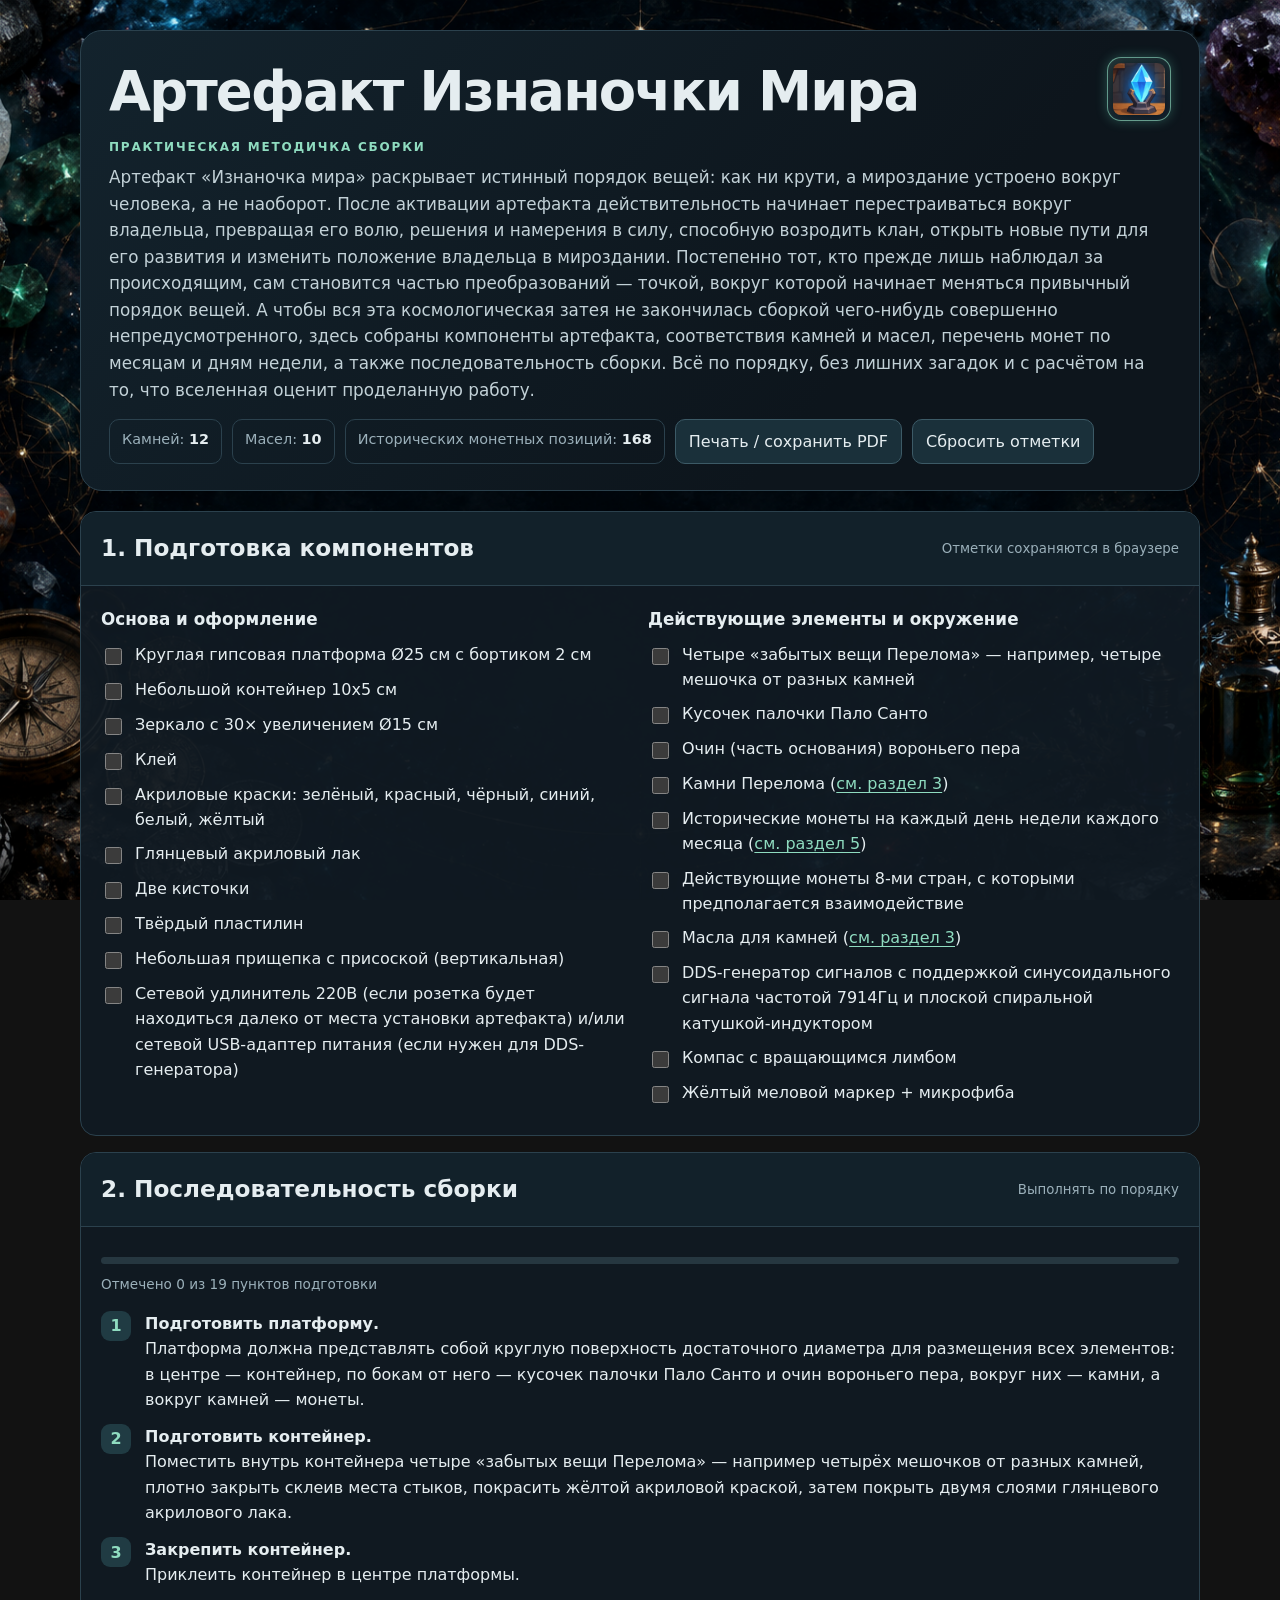
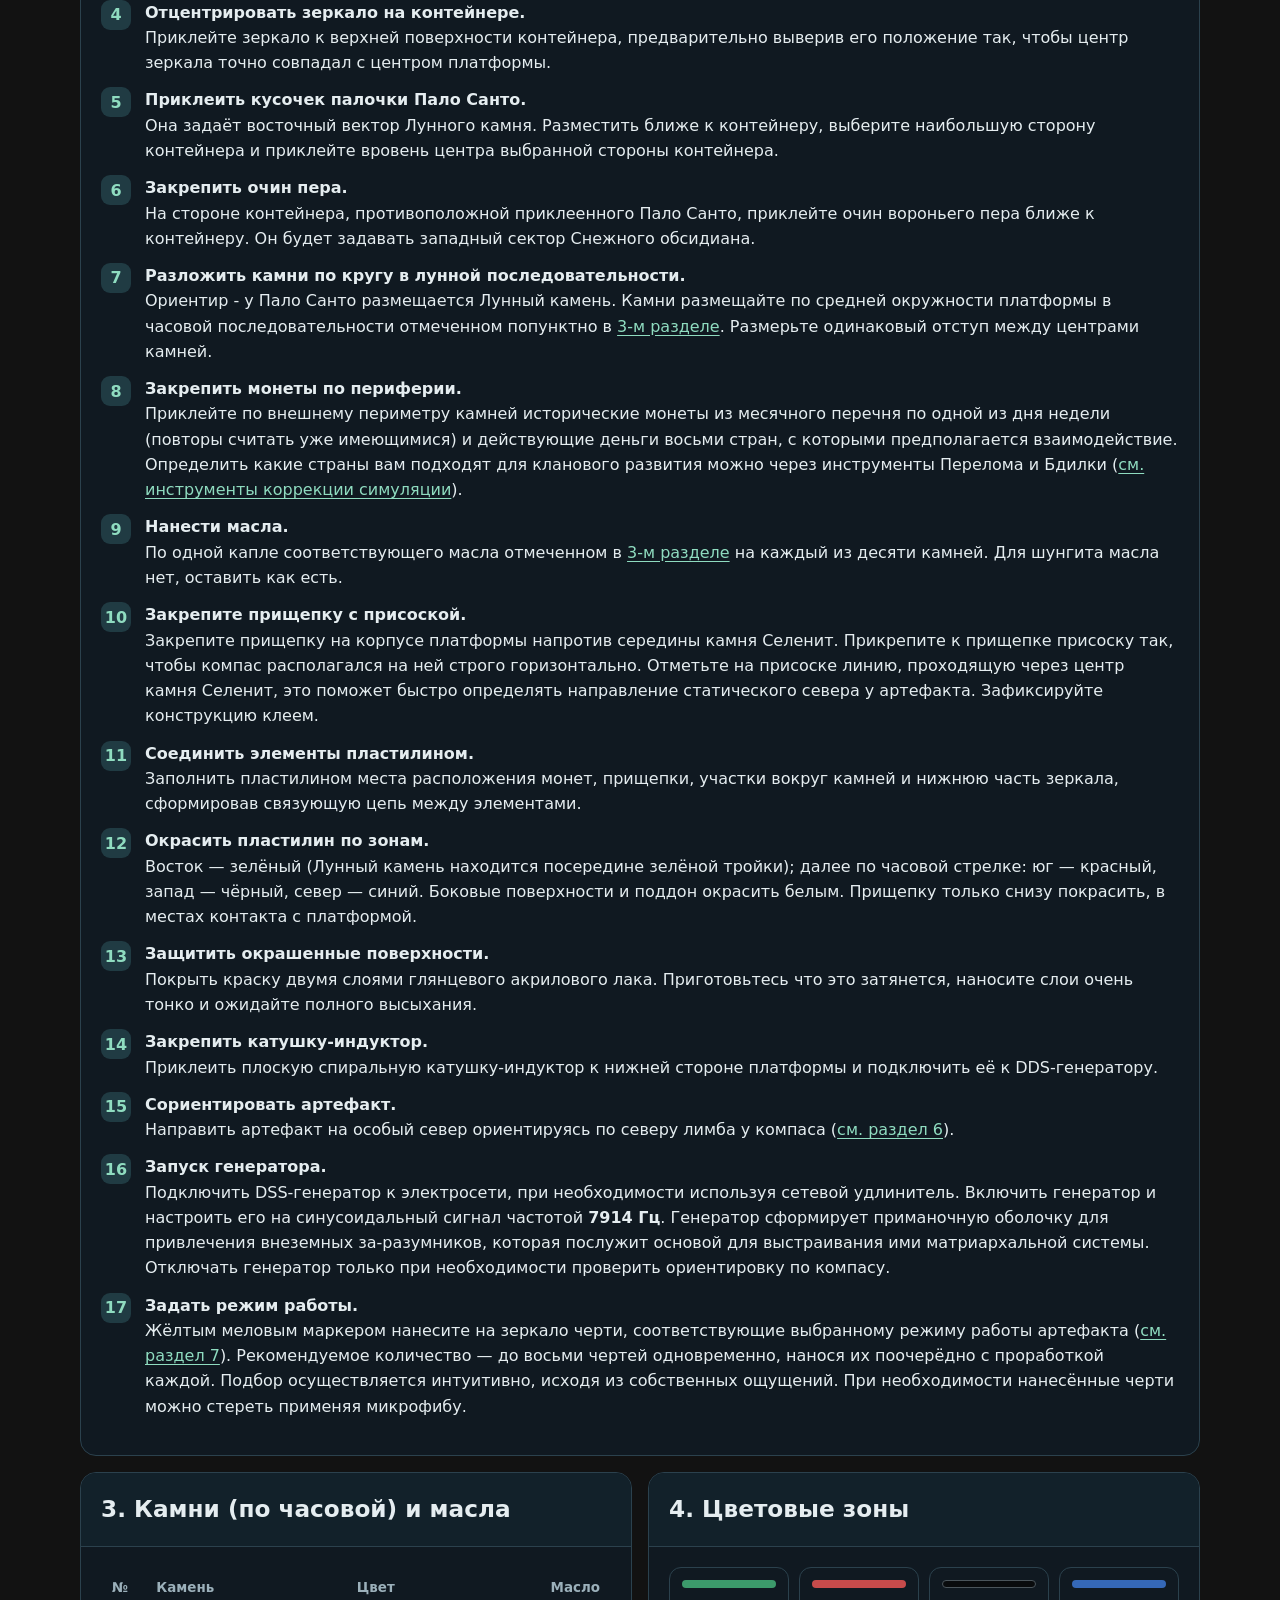
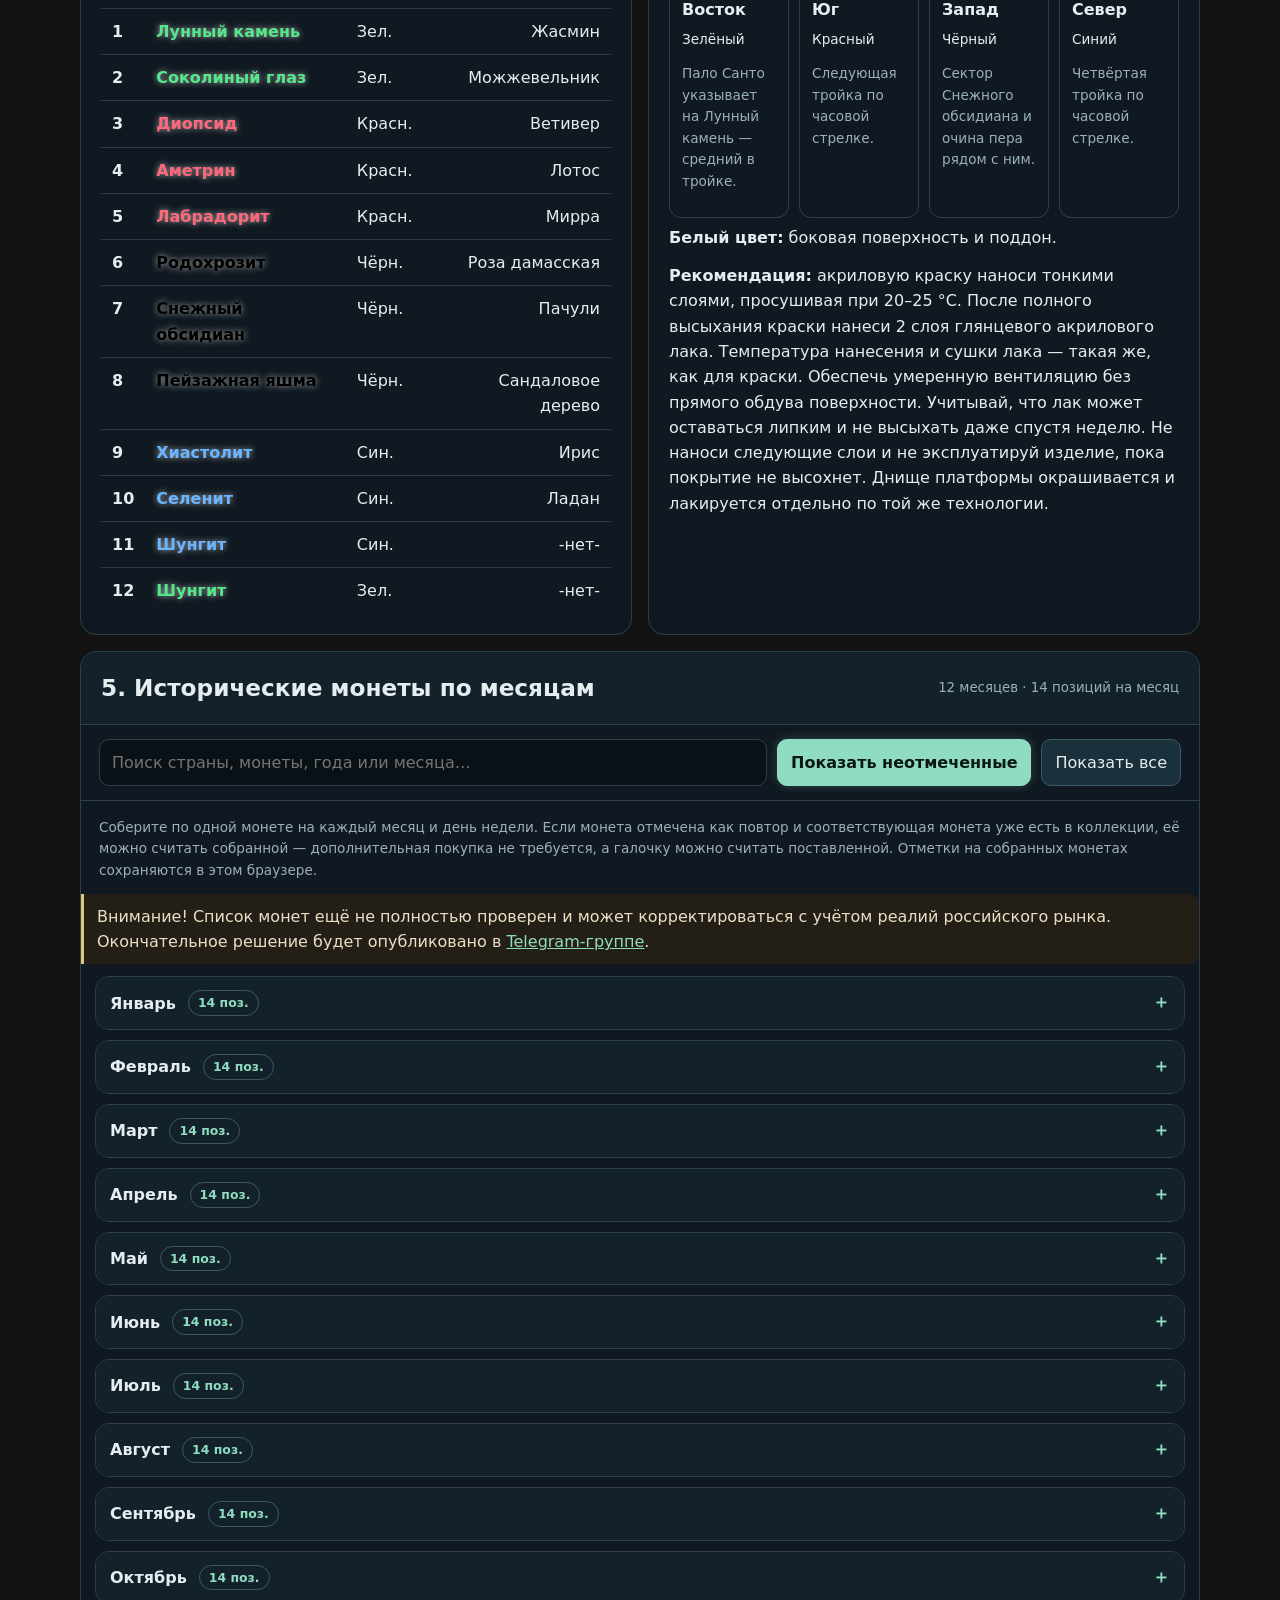
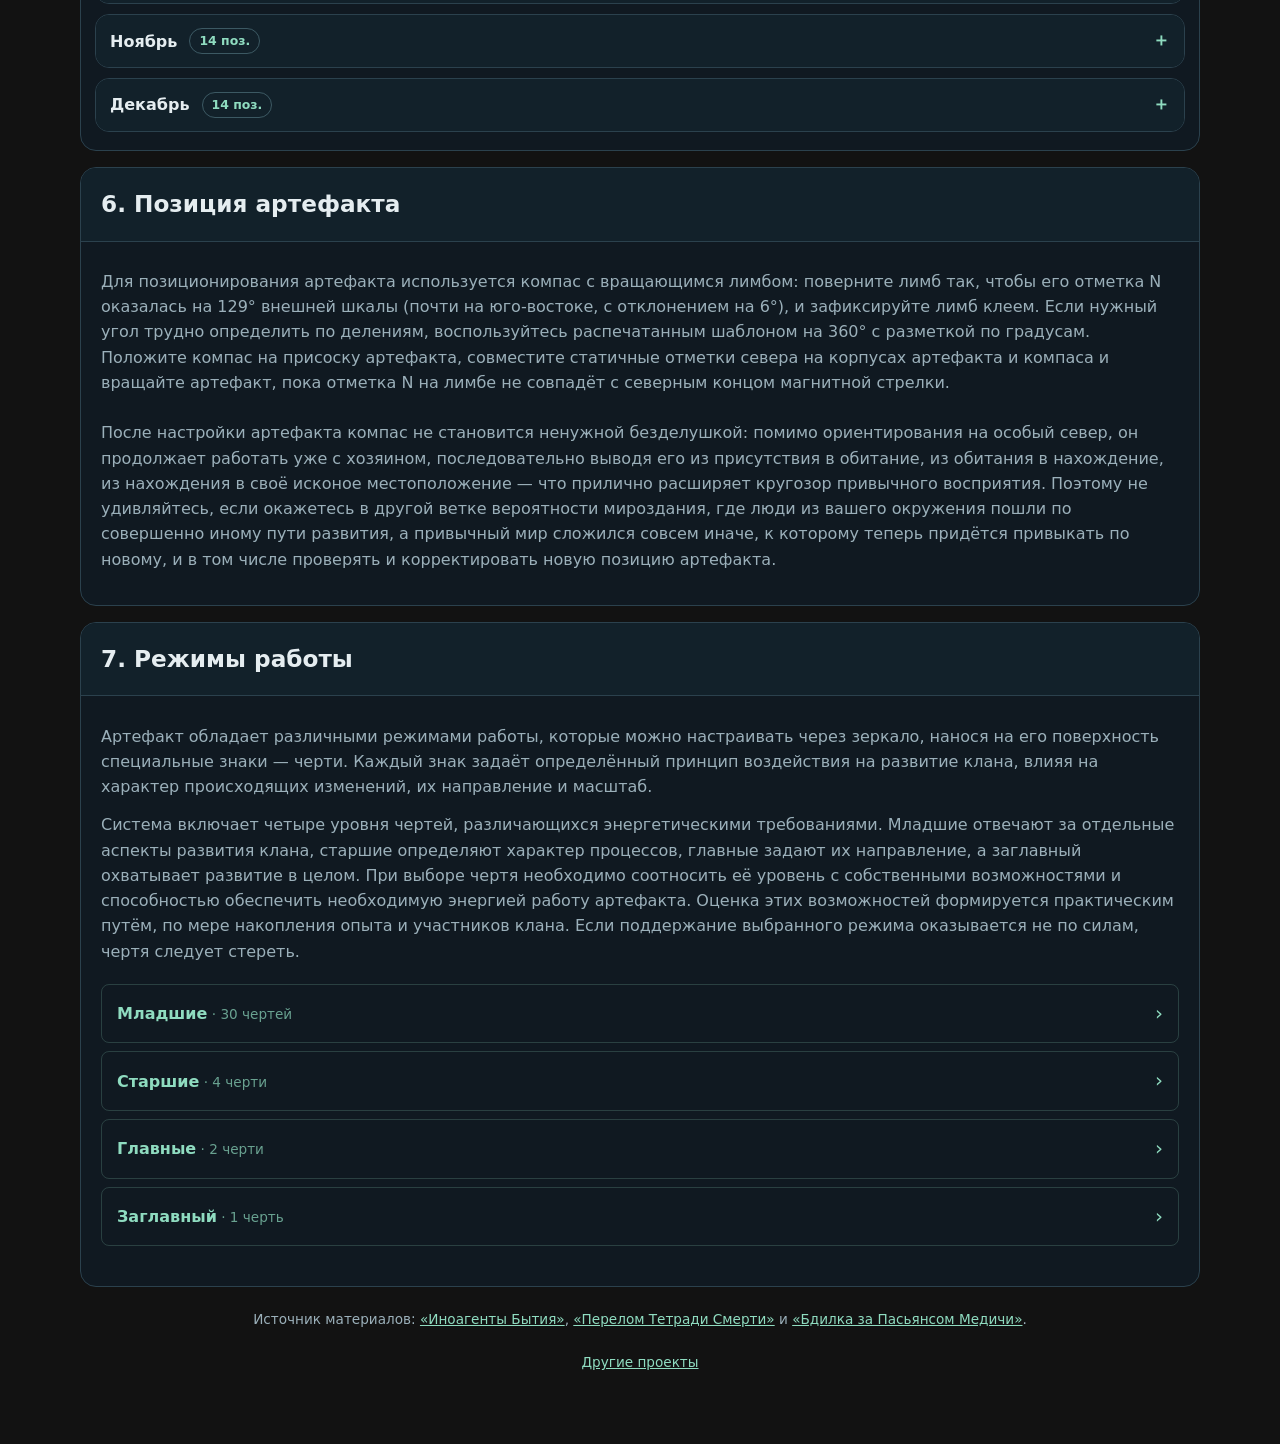
==== artefact/index.html @ c0a30246 "index" ====
<!doctype html>
<html lang="ru">
<head>
<meta charset="utf-8">
<meta name="viewport" content="width=device-width, initial-scale=1">
<meta name="color-scheme" content="dark">
  <link rel="icon" type="image/png" href="./modules/trofei.png">
<title>Артефакт Изнаночки Мира — методичка по сборке</title>
  <meta name="description" content="Артефакт «Изнаночка мира» раскрывает истинный порядок вещей: как ни крути, а мироздание устроено вокруг человека, а не наоборот. После активации артефакта действительность начинает перестраиваться вокруг владельца, превращая его волю, решения и намерения в рычаги, способные менять направление событий." />
  <meta name="keywords" content="Изнаночка мира, otherside-world, Андрей Волков, осознанность, саморазвитие, трансформация, внутренний путь, Бдилка, Перелом, Схемокодер, психология, мышление, мироустройство, книги, ЛитРес, духовное развитие, личностный рост, практики, намерение, сознание" />
<style>
:root{--bg:#080d12;--panel:#101a22;--panel2:#14232c;--line:#2b414d;--text:#e5edf0;--muted:#9bb0ba;--mint:#8fdcc0;--gold:#e3c27a;--red:#e58d83;--blue:#91bde7;--radius:16px}
*{box-sizing:border-box}html{scroll-behavior:smooth}body{margin:0;background:radial-gradient(ellipse at 15% 0%,#152b36 0,transparent 42%),var(--bg);color:var(--text);font:16px/1.58 system-ui,-apple-system,"Segoe UI",sans-serif}
a{color:var(--mint)}button,input{font:inherit}.wrap{width:min(1120px,100% - 32px);margin:auto;padding:30px 0 70px}
.hero{padding:26px 28px;border:1px solid var(--line);border-radius:22px;background:linear-gradient(130deg,#13232d,#0d151c 70%);margin-bottom:20px}
.eyebrow{color:var(--mint);text-transform:uppercase;letter-spacing:.15em;font-size:.75rem;font-weight:750}
h1{font-size:clamp(2rem,5vw,3.4rem);line-height:1.08;margin:.4rem 0 1rem;letter-spacing:-.035em}h2{font-size:1.45rem;margin:0 0 12px}h3{font-size:1.05rem;margin:0 0 8px}p{margin:.45rem 0 .8rem}.lead{max-width:100%;color:#c2d1d7;font-size:1.05rem}
.toolbar{display:flex;gap:10px;flex-wrap:wrap;align-items:center;margin-top:20px}.btn{background:#1a303a;color:var(--text);border:1px solid #3c5a66;border-radius:10px;padding:9px 13px;cursor:pointer}.btn:hover{border-color:var(--mint)}.btn.primary{background:var(--mint);color:#0a1714;border-color:var(--mint);font-weight:700}
.stats{display:flex;gap:10px;flex-wrap:wrap;margin-top:16px}.stat{border:1px solid var(--line);border-radius:10px;padding:8px 12px;color:var(--muted);font-size:.9rem}.stat strong{color:var(--text)}
.grid{display:grid;grid-template-columns:repeat(12,minmax(0,1fr));gap:16px}.span-12{grid-column:span 12}.span-6{grid-column:span 6}.panel{border:1px solid var(--line);border-radius:var(--radius);background:rgba(16,26,34,.94);overflow:hidden}.panel-inner{padding:20px}
.section-head{display:flex;gap:12px;align-items:center;justify-content:space-between;padding:18px 20px;background:#12212a;border-bottom:1px solid var(--line)}.section-head h2{margin:0}.section-head small{color:var(--muted)}
details{border:1px solid var(--line);border-radius:14px;background:rgba(16,26,34,.9);margin:12px 0;overflow:hidden}details>summary{cursor:pointer;list-style:none;display:flex;align-items:center;gap:12px;padding:15px 18px;font-weight:700;background:#12212a}details>summary::-webkit-details-marker{display:none}details>summary::after{content:"＋";margin-left:auto;color:var(--mint);font-size:1.1rem}details[open]>summary::after{content:"−"}details .content{padding:17px 19px;border-top:1px solid var(--line)}
.num{display:inline-grid;place-items:center;flex:0 0 30px;width:30px;height:30px;border-radius:9px;background:#203b43;color:var(--mint);font-size:.9rem}
ul,ol{padding-left:1.3rem}li{margin:.35rem 0}.muted{color:var(--muted)}.note{border-left:3px solid var(--gold);padding:10px 13px;background:#241f16;color:#eadfc5;border-radius:0 9px 9px 0;margin:12px 0}.warning{border-left-color:var(--red);background:#281a1b;color:#f0d4d1}.tag{display:inline-block;border:1px solid #3c5963;border-radius:999px;padding:2px 9px;font-size:.78rem;color:var(--mint);white-space:nowrap}.tag.reuse{color:var(--gold);border-color:#6c5a34}.tag.buy{color:#b4d2f5;border-color:#3e5877}
table{width:100%;border-collapse:collapse}th,td{text-align:left;vertical-align:top;padding:10px 11px;border-bottom:1px solid #293b44}th{color:var(--muted);font-size:.84rem;font-weight:650}tr:last-child td{border-bottom:0}.stone-table td:first-child{font-weight:700}.stone-table td:nth-child(2){color:var(--mint)}
.steps{counter-reset:step;list-style:none;padding:0}.steps li{counter-increment:step;display:grid;grid-template-columns:34px 1fr;gap:10px;margin:0 0 12px}.steps li:before{content:counter(step);display:grid;place-items:center;width:30px;height:30px;background:#203b43;color:var(--mint);border-radius:9px;font-weight:750}
.checkline{display:flex;gap:10px;align-items:flex-start;margin:9px 0}.checkline input{margin-top:6px;accent-color:var(--mint);width:17px;height:17px;flex-shrink:0}.checkline label{cursor:pointer}.checkline input:checked+label{color:#8ea49e;text-decoration:line-through}
.progressbar{height:7px;background:#263740;border-radius:999px;overflow:hidden;margin:10px 0}.progressbar span{display:block;height:100%;width:0;background:var(--mint);transition:width .2s}
.coin-controls{display:flex;gap:10px;flex-wrap:wrap;padding:14px 18px;border-bottom:1px solid var(--line)}.search{min-width:180px;flex:1;background:#091117;color:var(--text);border:1px solid var(--line);border-radius:10px;padding:10px 12px}.coin-month{margin:10px 14px}.coin-month>summary{padding:12px 14px}.coin-month .content{padding:0}.coin-row{display:grid;grid-template-columns:20px minmax(0,1fr) auto;gap:10px;align-items:start;padding:11px 15px;border-bottom:1px solid #23343d}.coin-row:last-child{border-bottom:0}.coin-row input{margin-top:5px;accent-color:var(--mint)}.coin-main{min-width:0}.coin-main strong{font-weight:650}.coin-sub{display:block;color:var(--muted);font-size:.86rem}.coin-row.checked .coin-main{opacity:.55;text-decoration:line-through}.empty{display:none;padding:16px;color:var(--muted)}
.poles{display:grid;grid-template-columns:repeat(4,1fr);gap:10px}.pole{border:1px solid var(--line);border-radius:12px;padding:12px}.swatch{width:100%;height:8px;border-radius:99px;margin-bottom:9px}.green{background:#3c9a6b}.red{background:#c74b4b}.black{background:#090b0d;border:1px solid #4b555b}.blue{background:#3568b7}
footer{color:var(--muted);font-size:.85rem;margin-top:22px;padding:0 4px}.tiny{font-size:.85rem}.right{margin-left:auto}
@media(max-width:760px){.wrap{width:min(100% - 20px,1120px);padding-top:10px}.hero{padding:20px 18px}.span-6{grid-column:span 12}.panel-inner{padding:15px}.poles{grid-template-columns:repeat(2,1fr)}table{font-size:.91rem}th,td{padding:8px 7px}.coin-row{grid-template-columns:18px minmax(0,1fr);gap:8px}.coin-row .tag{grid-column:2;justify-self:start}.section-head{padding:15px}.toolbar .btn{flex:1}}
@media print{body{background:white;color:#111}.wrap{width:100%;padding:0}.hero,.panel,details{background:white;border-color:#bbb;color:#111}.muted,footer,th{color:#444}details{break-inside:avoid}details:not([open])>.content{display:block}.toolbar,.coin-controls,.progressbar{display:none}.coin-month{break-inside:avoid}.note,.warning{background:#f6f6f6;color:#111}}
body {
    min-height: 100vh;
    margin: 0;
    background: url("./modules/masterskaya.png") center center / cover no-repeat fixed;
}.coin-main {
  flex: 1;
  cursor: pointer;
}
/* Кнопки фильтра монет */
#showUnowned,
#showAllCoins {
  transition: background .2s, border-color .2s, color .2s, box-shadow .2s;
}

/* Активная кнопка */
#showUnowned.active,
#showAllCoins.active {
  background: var(--mint);
  color: #0a1714;
  border-color: var(--mint);
  font-weight: 700;
  box-shadow: 0 0 10px rgba(143, 220, 192, .25);
}
.stone-table th:last-child,
.stone-table td:last-child {
    text-align: right;
}
.scroll-link {
    text-decoration: underline;
    text-underline-offset: 3px;
}
</style>
</head>
<body>
<div class="wrap">
<header class="hero">
  <div style="position: relative;">
    <img src="./modules/trofei.png" style="position: absolute;top: 0;right: 0;width: 64px;height: 64px;object-fit: contain;padding: 5px;border: 1px solid rgba(143, 220, 192, 0.65);border-radius: 14px;background: linear-gradient(145deg, rgba(143, 220, 192, 0.12), rgba(10, 20, 35, 0.85));box-shadow: 0 0 12px rgba(100, 220, 190, 0.3), inset 0 0 10px rgba(143, 220, 192, 0.1);filter: drop-shadow(0 0 5px rgba(100, 220, 190, 0.4);">
</div> <h1 style="padding-right: 80px;">Артефакт Изнаночки Мира</h1>
  <div class="eyebrow">Практическая методичка сборки</div>
  <p class="lead">Артефакт «Изнаночка мира» раскрывает истинный порядок вещей: как ни крути, а мироздание устроено вокруг человека, а не наоборот. После активации артефакта действительность начинает перестраиваться вокруг владельца, превращая его волю, решения и намерения в силу, способную возродить клан, открыть новые пути для его развития и изменить положение владельца в мироздании. Постепенно тот, кто прежде лишь наблюдал за происходящим, сам становится частью преобразований — точкой, вокруг которой начинает меняться привычный порядок вещей. А чтобы вся эта космологическая затея не закончилась сборкой чего-нибудь совершенно непредусмотренного, здесь собраны компоненты артефакта, соответствия камней и масел, перечень монет по месяцам и дням недели, а также последовательность сборки. Всё по порядку, без лишних загадок и с расчётом на то, что вселенная оценит проделанную работу. </p>
  <div class="stats">
    <div class="stat">Камней: <strong>12</strong></div>
    <div class="stat">Масел: <strong>10</strong></div>
    <div class="stat">Исторических монетных позиций: <strong>168</strong></div>
    <button class="btn primary" id="openAll" style="display:none;">Развернуть разделы</button>
    <button class="btn" id="closeAll" style="display:none;">Свернуть разделы</button>
    <button class="btn" id="print" onclick="">Печать / сохранить PDF</button>
    <button class="btn" id="resetChecks">Сбросить отметки</button>
  </div>
</header>

<div class="grid">
<section class="panel span-12">
 <div class="section-head"><h2>1. Подготовка компонентов</h2><small>Отметки сохраняются в браузере</small></div>
 <div class="panel-inner">
  <div class="grid">
   <div class="span-6">
    <h3>Основа и оформление</h3>
    <div class="checkline"><input type="checkbox" class="task-check" id="m1"><label for="m1">Круглая гипсовая платформа Ø25 см с бортиком 2 см</label></div>
    <div class="checkline"><input type="checkbox" class="task-check" id="m2"><label for="m2">Небольшой контейнер 10x5 см</label></div>
    <div class="checkline"><input type="checkbox" class="task-check" id="m11"><label for="m11">Зеркало с 30× увеличением Ø15 см</label></div>
    <div class="checkline"><input type="checkbox" class="task-check" id="m5"><label for="m5">Клей</label></div>
    <div class="checkline"><input type="checkbox" class="task-check" id="m7"><label for="m7">Акриловые краски: зелёный, красный, чёрный, синий, белый, жёлтый</label></div>
    <div class="checkline"><input type="checkbox" class="task-check" id="m4"><label for="m4">Глянцевый акриловый лак</label></div>
    <div class="checkline"><input type="checkbox" class="task-check" id="m3"><label for="m3">Две кисточки</label></div>
    <div class="checkline"><input type="checkbox" class="task-check" id="m6"><label for="m6">Твёрдый пластилин</label></div>
    <div class="checkline"><input type="checkbox" class="task-check" id="m18"><label for="m18">Небольшая прищепка с присоской (вертикальная)</label></div>
	<div class="checkline"><input type="checkbox" class="task-check" id="m19"><label for="m19">Сетевой удлинитель 220В (если розетка будет находиться далеко от места установки артефакта) и/или сетевой USB-адаптер питания (если нужен для DDS-генератора)</label></div>

   </div>
   <div class="span-6">
    <h3>Действующие элементы и окружение</h3>
    <div class="checkline"><input type="checkbox" class="task-check" id="m8"><label for="m8">Четыре «забытых вещи Перелома» — например, четыре мешочка от разных камней</label></div>
    <div class="checkline"><input type="checkbox" class="task-check" id="m9"><label for="m9">Кусочек палочки Пало Санто</label></div>
    <div class="checkline"><input type="checkbox" class="task-check" id="m10"><label for="m10">Очин (часть основания) вороньего пера</label></div>
    <div class="checkline"><input type="checkbox" class="task-check" id="m12"><label for="m12">Камни Перелома (<a href="#section-3" class="scroll-link" onclick="scrollToElement('section-3'); return false;">см. раздел 3</a>)</label></div>
    <div class="checkline"><input type="checkbox" class="task-check" id="m13"><label for="m13">Исторические монеты на каждый день недели каждого месяца (<a href="#section-5" class="scroll-link" onclick="scrollToElement('section-5'); return false;">см. раздел 5</a>)</label></div>
    <div class="checkline"><input type="checkbox" class="task-check" id="m14"><label for="m14">Действующие монеты 8-ми стран, с которыми предполагается взаимодействие</label></div>
    <div class="checkline"><input type="checkbox" class="task-check" id="m15"><label for="m15">Масла для камней (<a href="#section-3" class="scroll-link" onclick="scrollToElement('section-3'); return false;">см. раздел 3</a>)</label></div>
    <div class="checkline"><input type="checkbox" class="task-check" id="m17"><label for="m17">DDS-генератор сигналов с поддержкой синусоидального сигнала частотой 7914Гц и плоской спиральной катушкой-индуктором</label></div>
    <div class="checkline"><input type="checkbox" class="task-check" id="m16"><label for="m16">Компас с вращающимся лимбом</label></div>
    <div class="checkline"><input type="checkbox" class="task-check" id="m20"><label for="m20">Жёлтый меловой маркер + микрофиба</label></div>
   </div>
  </div>
 </div>
</section>

<section class="panel span-12">
 <div class="section-head"><h2>2. Последовательность сборки</h2><small>Выполнять по порядку</small></div>
 <div class="panel-inner">
  <div class="progressbar"><span id="taskProgress"></span></div><div class="tiny muted" id="taskProgressText">Отмечено 0 действий</div>
  <ol class="steps">
   <li><div><strong>Подготовить платформу.</strong><br>Платформа должна представлять собой круглую поверхность достаточного диаметра для размещения всех элементов: в центре — контейнер, по бокам от него — кусочек палочки Пало Санто и очин вороньего пера, вокруг них — камни, а вокруг камней — монеты. </div></li>
   <li><div><strong>Подготовить контейнер.</strong><br>Поместить внутрь контейнера четыре «забытых вещи Перелома» — например четырёх мешочков от разных камней, плотно закрыть склеив места стыков, покрасить жёлтой акриловой краской, затем покрыть двумя слоями глянцевого акрилового лака.</div></li>
   <li><div><strong>Закрепить контейнер.</strong><br>Приклеить контейнер в центре платформы.</div></li>
   <li><div><strong>Отцентрировать зеркало на контейнере.</strong><br>Приклейте зеркало к верхней поверхности контейнера, предварительно выверив его положение так, чтобы центр зеркала точно совпадал с центром платформы.</div></li>
   <li><div><strong>Приклеить кусочек палочки Пало Санто.</strong><br>Она задаёт восточный вектор Лунного камня. Разместить ближе к контейнеру, выберите наибольшую сторону контейнера и приклейте вровень центра выбранной стороны контейнера.</div></li>
   <li><div><strong>Закрепить очин пера.</strong><br>На стороне контейнера, противоположной приклеенного Пало Санто, приклейте очин вороньего пера ближе к контейнеру. Он будет задавать западный сектор Снежного обсидиана.</div></li>
   <li><div><strong>Разложить камни по кругу в лунной последовательности.</strong><br>Ориентир - у Пало Санто размещается Лунный камень. Камни размещайте по средней окружности платформы в часовой последовательности отмеченном попунктно в <a href="#section-3" class="scroll-link" onclick="scrollToElement('section-3'); return false;">3-м разделе</a>. Размерьте одинаковый отступ между центрами камней.</div></li>
   <li><div><strong>Закрепить монеты по периферии.</strong><br>Приклейте по внешнему периметру камней исторические монеты из месячного перечня по одной из дня недели (повторы считать уже имеющимися) и действующие деньги восьми стран, с которыми предполагается взаимодействие. Определить какие страны вам подходят для кланового развития можно через инструменты Перелома и Бдилки  (<a target="_blank" href="https://otherside-world.ru/" class="scroll-link">см. инструменты коррекции симуляции</a>).</div></li>
   <li><div><strong>Нанести масла.</strong><br>По одной капле соответствующего масла отмеченном в <a href="#section-3" class="scroll-link" onclick="scrollToElement('section-3'); return false;">3-м разделе</a> на каждый из десяти камней. Для шунгита масла нет, оставить как есть.</div></li>
   <li><div><strong>Закрепите прищепку с присоской.</strong><br>Закрепите прищепку на корпусе платформы напротив середины камня Селенит. Прикрепите к прищепке присоску так, чтобы компас располагался на ней строго горизонтально. Отметьте на присоске линию, проходящую через центр камня Селенит, это поможет быстро определять направление статического севера у артефакта. Зафиксируйте конструкцию клеем.</div></li>
   <li><div><strong>Соединить элементы пластилином.</strong><br>Заполнить пластилином места расположения монет, прищепки, участки вокруг камней и нижнюю часть зеркала, сформировав связующую цепь между элементами.</div></li>
   <li><div><strong>Окрасить пластилин по зонам.</strong><br>Восток — зелёный (Лунный камень находится посередине зелёной тройки); далее по часовой стрелке: юг — красный, запад — чёрный, север — синий. Боковые поверхности и поддон окрасить белым. Прищепку только снизу покрасить, в местах контакта с платформой.</div></li>
   <li><div><strong>Защитить окрашенные поверхности.</strong><br>Покрыть краску двумя слоями глянцевого акрилового лака. Приготовьтесь что это затянется, наносите слои очень тонко и ожидайте полного высыхания.</div></li>
   <li><div><strong>Закрепить катушку-индуктор.</strong><br>Приклеить плоскую спиральную катушку-индуктор к нижней стороне платформы и подключить её к DDS-генератору.</div></li>
   <li><div><strong>Сориентировать артефакт.</strong><br>Направить артефакт на особый север ориентируясь по северу лимба у компаса (<a href="#section-6" class="scroll-link" onclick="scrollToElement('section-6'); return false;">см. раздел 6</a>).</div></li>
   <li><div><strong>Запуск генератора.</strong><br>Подключить DSS-генератор к электросети, при необходимости используя сетевой удлинитель. Включить генератор и настроить его на синусоидальный сигнал частотой <b>7914 Гц</b>. Генератор сформирует приманочную оболочку для привлечения внеземных за-разумников, которая послужит основой для выстраивания ими матриархальной системы. Отключать генератор только при необходимости проверить ориентировку по компасу.</div></li>
   <li>
  <div>
    <strong>Задать режим работы.</strong><br>
    Жёлтым меловым маркером нанесите на зеркало черти, соответствующие выбранному режиму работы артефакта (<a href="#section-7" class="scroll-link" onclick="scrollToElement('section-7'); return false;">см. раздел 7</a>). Рекомендуемое количество — до восьми чертей одновременно, нанося их поочерёдно с проработкой каждой. Подбор осуществляется интуитивно, исходя из собственных ощущений. При необходимости нанесённые черти можно стереть применяя микрофибу.
  </div>
</li>
  </ol>
 </div>
</section>

<section class="panel span-6" id="section-3">
 <div class="section-head"><h2>3. Камни (по часовой) и масла</h2></div>
 <div class="panel-inner">
  <div style="overflow-x:auto">
  <table class="stone-table">
   <thead>
    <tr><th>№</th><th>Камень</th><th>Цвет</th><th>Масло</th></tr>
   </thead>
   <tbody>
    <tr><td>1</td><td style="color:#55e88a;font-weight:700;text-shadow:0 0 6px #aaa">Лунный камень</td><td>Зел.</td><td>Жасмин</td></tr>
    <tr><td>2</td><td style="color:#55e88a;font-weight:700;text-shadow:0 0 6px #aaa">Соколиный глаз</td><td>Зел.</td><td>Можжевельник</td></tr>
    <tr><td>3</td><td style="color:#ff687b;font-weight:700;text-shadow:0 0 6px #aaa">Диопсид</td><td>Красн.</td><td>Ветивер</td></tr>
    <tr><td>4</td><td style="color:#ff687b;font-weight:700;text-shadow:0 0 6px #aaa">Аметрин</td><td>Красн.</td><td>Лотос</td></tr>
    <tr><td>5</td><td style="color:#ff687b;font-weight:700;text-shadow:0 0 6px #aaa">Лабрадорит</td><td>Красн.</td><td>Мирра</td></tr>
    <tr><td>6</td><td style="color:#000;font-weight:700;text-shadow:0 0 6px #aaa">Родохрозит</td><td>Чёрн.</td><td>Роза дамасская</td></tr>
    <tr><td>7</td><td style="color:#000;font-weight:700;text-shadow:0 0 6px #aaa">Снежный обсидиан</td><td>Чёрн.</td><td>Пачули</td></tr>
    <tr><td>8</td><td style="color:#000;font-weight:700;text-shadow:0 0 6px #aaa">Пейзажная яшма</td><td>Чёрн.</td><td>Сандаловое дерево</td></tr>
    <tr><td>9</td><td style="color:#69b5ff;font-weight:700;text-shadow:0 0 6px #aaa">Хиастолит</td><td>Син.</td><td>Ирис</td></tr>
    <tr><td>10</td><td style="color:#69b5ff;font-weight:700;text-shadow:0 0 6px #aaa">Селенит</td><td>Син.</td><td>Ладан</td></tr>
    <tr><td>11</td><td style="color:#69b5ff;font-weight:700;text-shadow:0 0 6px #aaa">Шунгит</td><td>Син.</td><td>-нет-</td></tr>
    <tr><td>12</td><td style="color:#55e88a;font-weight:700;text-shadow:0 0 6px #aaa">Шунгит</td><td>Зел.</td><td>-нет-</td></tr>
   </tbody>
  </table>
  </div>
 </div>
</section>

<section class="panel span-6" id="section-4">
 <div class="section-head"><h2>4. Цветовые зоны</h2></div>
 <div class="panel-inner">
  <div class="poles">
   <div class="pole"><div class="swatch green"></div><strong>Восток</strong><p class="tiny">Зелёный</p><p class="tiny muted">Пало Санто указывает на Лунный камень — средний в тройке.</p></div>
   <div class="pole"><div class="swatch red"></div><strong>Юг</strong><p class="tiny">Красный</p><p class="tiny muted">Следующая тройка по часовой стрелке.</p></div>
   <div class="pole"><div class="swatch black"></div><strong>Запад</strong><p class="tiny">Чёрный</p><p class="tiny muted">Сектор Снежного обсидиана и очина пера рядом с ним.</p></div>
   <div class="pole"><div class="swatch blue"></div><strong>Север</strong><p class="tiny">Синий</p><p class="tiny muted">Четвёртая тройка по часовой стрелке.</p></div>
  </div>
  <p><strong>Белый цвет:</strong> боковая поверхность и поддон.</p>
  <p><strong>Рекомендация:</strong> акриловую краску наноси тонкими слоями, просушивая при 20–25 °C. После полного высыхания краски нанеси 2 слоя глянцевого акрилового лака. Температура нанесения и сушки лака — такая же, как для краски. Обеспечь умеренную вентиляцию без прямого обдува поверхности. Учитывай, что лак может оставаться липким и не высыхать даже спустя неделю. Не наноси следующие слои и не эксплуатируй изделие, пока покрытие не высохнет. Днище платформы окрашивается и лакируется отдельно по той же технологии.</p>
 </div>
</section>

<section class="panel span-12" id="coinsPanel" id="section-5">
 <div class="section-head"><h2>5. Исторические монеты по месяцам</h2><small>12 месяцев · 14 позиций на месяц</small></div>
 <div class="coin-controls">
  <input class="search" type="search" id="coinSearch" placeholder="Поиск страны, монеты, года или месяца…" aria-label="Поиск монет">
  <button class="btn" id="showUnowned">Показать неотмеченные</button>
  <button class="btn" id="showAllCoins">Показать все</button>
 </div>
 <div class="panel-inner" style="padding:8px 0">
  <p class="muted tiny" style="padding:0 18px">Соберите по одной монете на каждый месяц и день недели. Если монета отмечена как повтор и соответствующая монета уже есть в коллекции, её можно считать собранной — дополнительная покупка не требуется, а галочку можно считать поставленной. Отметки на собранных монетах сохраняются в этом браузере.</p>
  
   <div class="note">Внимание! Список монет ещё не полностью проверен и может корректироваться с учётом реалий российского рынка. Окончательное решение будет опубликовано в <a href="https://t.me/otherside_world">Telegram-группе</a>.</div>
  <div id="coinMonths"></div>
  <div id="coinEmpty" class="empty">По этому запросу ничего не найдено.</div>
 </div>
</section>

<section class="panel span-12" id="section-6">
 <div class="section-head"><h2>6. Позиция артефакта</h2></div>
 <div class="panel-inner">
  
  <p class="muted">Для позиционирования артефакта используется компас с вращающимся лимбом: поверните лимб так, чтобы его отметка N оказалась на 129° внешней шкалы (почти на юго-востоке, с отклонением на 6°), и зафиксируйте лимб клеем. Если нужный угол трудно определить по делениям, воспользуйтесь распечатанным шаблоном на 360° с разметкой по градусам. Положите компас на присоску артефакта, совместите статичные отметки севера на корпусах артефакта и компаса и вращайте артефакт, пока отметка N на лимбе не совпадёт с северным концом магнитной стрелки.<br><br>После настройки артефакта компас не становится ненужной безделушкой: помимо ориентирования на особый север, он продолжает работать уже с хозяином, последовательно выводя его из присутствия в обитание, из обитания в нахождение, из нахождения в своё исконое местоположение — что прилично расширяет кругозор привычного восприятия. Поэтому не удивляйтесь, если окажетесь в другой ветке вероятности мироздания, где люди из вашего окружения пошли по совершенно иному пути развития, а привычный мир сложился совсем иначе, к которому теперь придётся привыкать по новому, и в том числе проверять и корректировать новую позицию артефакта.</p>
 </div>
</section>



<!-- 7. Режимы работы -->

<style>
/* 7. Режимы работы */
#modeTypes {
  display: flex;
  flex-direction: column;
  gap: 8px;
  margin: 20px 0;
}

#modeTypes button {
  font: inherit;
  color: inherit;
  cursor: pointer;
}

.mode-type,
.mode-chert {
  border: 1px solid rgba(143,220,192,.2);
  border-radius: 8px;
  overflow: hidden;
}

.mode-type-button,
.mode-chert-button {
  display: flex;
  align-items: center;
  justify-content: space-between;
  gap: 12px;
  width: 100%;
  text-align: left;
  background: transparent;
  border: 0;
  padding: 13px 15px;
}

.mode-type-button:hover,
.mode-chert-button:hover,
.mode-type-button.active,
.mode-chert-button.active {
  background: rgba(143,220,192,.07);
}

.mode-type-button strong {
  color: var(--mint);
}

.mode-count {
  color: var(--mint);
  opacity: .7;
  font-size: .85em;
}

.mode-arrow {
  flex-shrink: 0;
  color: var(--mint);
  font-size: 1.25em;
  transition: transform .2s ease;
}

.mode-type.open > .mode-type-button .mode-arrow,
.mode-chert.open > .mode-chert-button .mode-arrow {
  transform: rotate(90deg);
}

.mode-type-content,
.mode-chert-content {
  display: grid;
  grid-template-rows: 0fr;
  transition: grid-template-rows .25s ease;
}

.mode-type.open > .mode-type-content,
.mode-chert.open > .mode-chert-content {
  grid-template-rows: 1fr;
}

.mode-type-content-inner,
.mode-chert-content-inner {
  min-height: 0;
  overflow: hidden;
}

.mode-type-content-inner {
  padding: 0 12px;
}

.mode-type.open > .mode-type-content > .mode-type-content-inner {
  padding-bottom: 12px;
}

.mode-type-description {
  margin: 12px 3px;
}

.mode-chert {
  margin-top: 7px;
  border-color: rgba(143,220,192,.13);
}

.mode-chert-button {
  padding: 10px 12px;
}

.mode-chert-button strong {
  font-weight: 500;
}

.mode-chert-animal {
  margin-left: auto;
  color: var(--mint);
  opacity: .7;
  font-size: .85em;
  text-align: right;
}

.mode-chert-details {
  padding: 0 12px 14px;
}

.mode-chert-details[hidden] {
  display: none;
}

.mode-chert-details img {
  display: block;
  width: 100%;
  max-width: 420px;
  max-height: 420px;
  object-fit: contain;
  margin: 16px 0 14px;
  border-radius: 9px;
  box-shadow:
    0 0 12px rgba(143, 220, 192, .18),
    0 0 28px rgba(100, 170, 255, .10),
    0 0 45px rgba(143, 220, 192, .06);
}

.mode-chert-details p {
  margin: 8px 0;
  line-height: 1.6;
}

.mode-energy {
  margin-top: 20px;
}

@media (max-width: 600px) {
  .mode-type-button {
    padding: 12px;
  }

  .mode-chert-animal {
    font-size: .78em;
  }
}

@media (prefers-reduced-motion: reduce) {
  .mode-type-content,
  .mode-chert-content,
  .mode-arrow {
    transition: none;
  }
}
</style>

<section class="panel span-12" id="section-7">
  <div class="section-head">
    <h2>7. Режимы работы</h2>
  </div>

  <div class="panel-inner">

<p class="muted">
  Артефакт обладает различными режимами работы, которые можно настраивать через зеркало, нанося на его поверхность специальные знаки — черти. Каждый знак задаёт определённый принцип воздействия на развитие клана, влияя на характер происходящих изменений, их направление и масштаб.
</p>

<p class="muted">
  Система включает четыре уровня чертей, различающихся энергетическими требованиями. Младшие отвечают за отдельные аспекты развития клана, старшие определяют характер процессов, главные задают их направление, а заглавный охватывает развитие в целом. При выборе чертя необходимо соотносить её уровень с собственными возможностями и способностью обеспечить необходимую энергией работу артефакта. Оценка этих возможностей формируется практическим путём, по мере накопления опыта и участников клана. Если поддержание выбранного режима оказывается не по силам, чертя следует стереть.
</p>

    <div id="modeTypes"></div>


  </div>
</section>

<script>
function scrollToElement(id, offset = 20) {
    const element = document.getElementById(id);
    if (!element) return;

    const top = element.getBoundingClientRect().top + window.pageYOffset - offset;

    window.scrollTo({
        top: top,
        behavior: 'smooth'
    });
}
(function () {
  var cherti = [
    {
      type: 'Младшие',
      description: 'Обеспечивают настройку отдельных аспектов воздействия.',
      items: [
        ['Предусмотрительность','Паук','Делаю, не делая'],
        ['Продуманность','Лошадь','Это чтобы не упал'],
        ['Слава','Золотая рыбка','Со мной будет везти'],
        ['Осторожность','Сорока','Надо заботиться о будущем поколении'],
        ['Обобщение','Сверчок','Как здорово, что вместе мы здесь сегодня собрались'],
        ['Обеспеченность','Крот','Нельзя отворачиваться от семьи, даже если она отвернулась от тебя'],
        ['Стабилизация','Скарабей','Никто не знает, что будет завтра'],
        ['Примирение','Креветка','Один в поле не воин'],
        ['Щедрость','Щука','Со мной всё получится'],
        ['Укрытие','Краб','Попадут туда, где нас нет'],
        ['Единство','Крокодил','Для кого живёшь — того и кормишь'],
        ['Расторопность','Колорадский жук','Ложи всё по правильным местам'],
        ['Озарение','Сокол','Это и трагедия, и комедия'],
        ['Состоятельность','Бобёр','Жизнь хороша, когда пьёшь не спеша'],
        ['Сноровка','Лемур','Где только не пропадала наша смышлёность'],
        ['Пресечение','Сова','Мелочей не бывает'],
        ['Обособленность','Скорпион','Быть там, где нас не ждут'],
        ['Автономность','Улитка','Всё наше при себе'],
        ['Насыщение','Муравей','Принять, чтобы дать'],
        ['Безопасность','Оса','Мы не уступали и никогда не будем уступать'],
        ['Меткость','Горный козёл','Глаз — алмаз'],
        ['Корректировка','Лягушка','Вкладывай средства туда, где окупаемо'],
        ['Сохранность','Лебедь','Будет ещё'],
        ['Галантность','Волк','Когда человек целеустремлён, тогда и начинает чего-то добиваться'],
        ['Симпатия','Голубь','Всё восполнимо'],
        ['Милота','Заяц','Работать надо по касательной'],
        ['Приличие','Орангутанг','Делитесь только с друзьями'],
        ['Дальновидность','Ягуар','Предвкушение покажет, где твоё'],
        ['Становление','Щегол','Опора — наше всё'],
        ['Обновление','Снегирь','Только замена']
      ]
    },
    {
      type: 'Старшие',
      description: 'Определяют характер и особенности воздействия.',
      items: [
        ['Ответственность','Моллюск','Хорошо жить не запретишь'],
        ['Дружелюбность','Стрекоза','Попутной волны вам'],
        ['Облегчение','Слон','Шёл-шёл, да нашёл'],
        ['Очарование','Бабочка','Какое нам дело до других']
      ]
    },
    {
      type: 'Главные',
      description: 'Определяют направление происходящего, задают ориентир и удерживают выбранный путь.',
      items: [
        ['Путеводитель','Олень','Дарить подарки — это прекрасно!'],
        ['Предводитель','Тигр','Никого над нами']
      ]
    },
    {
      type: 'Заглавный',
      description: 'Высший уровень работы с историей событий и причинно-следственными связями.',
      items: [
        ['Посредственность','Белый гриб','Хорошо тогда, когда встречают там, куда ты растёшь']
      ]
    }
  ];

  var root = document.getElementById('modeTypes');
  if (!root) return;

  function element(tag, className, text) {
    var node = document.createElement(tag);
    if (className) node.className = className;
    if (text !== undefined) node.textContent = text;
    return node;
  }

  function imagePath(name) {
    return './modules/cherti/' + name
      .replace(/ё/g, 'е')
      .replace(/[^a-zа-я0-9]+/gi, '_')
      .replace(/^_|_$/g, '') + '.jpg';
  }

  function closeChert(chert) {
    chert.classList.remove('open');

    var button = chert.querySelector('.mode-chert-button');
    var details = chert.querySelector('.mode-chert-details');

    button.classList.remove('active');
    button.setAttribute('aria-expanded', 'false');
    details.hidden = true;
  }

  function closeType(type) {
    type.classList.remove('open');

    var button = type.querySelector('.mode-type-button');
    button.classList.remove('active');
    button.setAttribute('aria-expanded', 'false');

    type.querySelectorAll('.mode-chert.open').forEach(closeChert);
  }

  cherti.forEach(function (group) {
    var type = element('div', 'mode-type');

    var typeButton = element('button', 'mode-type-button');
    typeButton.type = 'button';
    typeButton.setAttribute('aria-expanded', 'false');

    var heading = element('span');
    heading.appendChild(element('strong', '', group.type));
    heading.appendChild(
      element('span', 'mode-count',
        ' · ' + group.items.length + ' ' +
        (group.items.length === 1 ? 'черть' :
         group.items.length < 5 ? 'черти' : 'чертей'))
    );

    typeButton.appendChild(heading);
    typeButton.appendChild(element('span', 'mode-arrow', '›'));

    var typeContent = element('div', 'mode-type-content');
    var typeInner = element('div', 'mode-type-content-inner');

    typeInner.appendChild(
      element('p', 'muted mode-type-description', group.description)
    );

    group.items.forEach(function (item) {
      var chert = element('div', 'mode-chert');

      var chertButton = element('button', 'mode-chert-button');
      chertButton.type = 'button';
      chertButton.setAttribute('aria-expanded', 'false');

      chertButton.appendChild(element('strong', '', item[0]));
      chertButton.appendChild(
        element('span', 'mode-chert-animal', item[1])
      );
      chertButton.appendChild(element('span', 'mode-arrow', '›'));

      var chertContent = element('div', 'mode-chert-content');
      var chertInner = element('div', 'mode-chert-content-inner');
      var details = element('div', 'mode-chert-details');
      details.hidden = true;

      var img = document.createElement('img');
      img.src = imagePath(item[0]);
      img.alt = 'Черть «' + item[0] + '»';
      img.loading = 'lazy';

      img.onerror = function () {
        img.style.display = 'none';
      };

      var modeText = element('p');
      modeText.appendChild(element('strong', '', 'Режим работы: '));
      modeText.appendChild(
        document.createTextNode('«' + item[2] + '»')
      );

      var animalText = element(
        'p', 'muted', 'Наличие в природе: ' + item[1]
      );

      details.appendChild(img);
      details.appendChild(modeText);
      details.appendChild(animalText);

      chertInner.appendChild(details);
      chertContent.appendChild(chertInner);
      chert.appendChild(chertButton);
      chert.appendChild(chertContent);

      chertButton.addEventListener('click', function () {
        var shouldOpen = !chert.classList.contains('open');

        type.querySelectorAll('.mode-chert.open').forEach(closeChert);

        if (shouldOpen) {
          chert.classList.add('open');
          chertButton.classList.add('active');
          chertButton.setAttribute('aria-expanded', 'true');
          details.hidden = false;
        }
      });

      typeInner.appendChild(chert);
    });

    typeContent.appendChild(typeInner);
    type.appendChild(typeButton);
    type.appendChild(typeContent);

    typeButton.addEventListener('click', function () {
      var shouldOpen = !type.classList.contains('open');

      root.querySelectorAll('.mode-type.open').forEach(closeType);

      if (shouldOpen) {
        type.classList.add('open');
        typeButton.classList.add('active');
        typeButton.setAttribute('aria-expanded', 'true');
      }
    });

    root.appendChild(type);
  });
})();
</script>



</div>
<footer><center>Источник материалов: <a href="https://www.litres.ru/73084133/">«Иноагенты Бытия»</a>, <a href="https://www.litres.ru/72117967/">«Перелом Тетради Смерти»</a> и <a href="https://www.litres.ru/71113513/">«Бдилка за Пасьянсом Медичи»</a>.<br><br><a href="https://otherside-world.ru/">Другие проекты</a></center></footer>
</div>
<script>
const coinData = [{"name": "Январь", "entries": ["Воскресенье: СССР — 1 копейка, 1924", "Воскресенье: Австралия — 1 пенни, 1911", "Понедельник: Германская империя — 1 пфенниг, 1874", "Понедельник: Франция — 5 сантимов, 1898", "Вторник: Италия — 1 чентезимо, 1861", "Вторник: Польша — 50 грошей, 1923", "Среда: Бельгия — 10 сантимов, 1861", "Среда: Нидерланды — 1 цент, 1877", "Четверг: Финляндия — 5 пенни, 1916", "Четверг: Швеция — 1 эре, 1934", "Пятница: Дания — 10 эре, 1874", "Пятница: Норвегия — 2 эре, 1876", "Суббота: Австрия — 10 грошен, 1959", "Суббота: Венгрия — 10 филлеров, 1894"]}, {"name": "Февраль", "entries": ["Воскресенье: Португалия — 1 рейс, 1892", "Воскресенье: Испания — 1 сентимо, 1870", "Понедельник: Османская империя — 1 куруш, 1844", "Понедельник: Греция — 1 лептон, 1869", "Вторник: Мексика — 1 сентаво, 1890", "Вторник: Аргентина — 1 сентаво, 1884", "Среда: Бразилия — 1 рейс, 1895", "Среда: Чили — 1 сентаво, 1895", "Четверг: Перу — 1 сентаво, 1880", "Четверг: Колумбия — 1 сентаво, 1863", "Пятница: Япония — 1 сен, 1870", "Пятница: Китай — 1 фэнь, 1930", "Суббота: Гондурас — 1 сентаво, 1883", "Суббота: Никарагуа — 1 сентаво, 1880"]}, {"name": "Март", "entries": ["Воскресенье: Египет — 1 миллием, 1907", "Воскресенье: Южная Африка — 1 пенни, 1923", "Понедельник: Британская Индия — 1 пайс/пайс (pice), 1835", "Понедельник: Пакистан — 1 пайс (pice), 1948", "Вторник: Ирландское Свободное государство — 1 пенни, 1928", "Вторник: Шотландия — 1 фартинг, 1797", "Среда: Новая Зеландия — 1 пенни, 1933", "Среда: Стрейтс-Сеттлментс (Сингапур) — 1 цент, 1887", "Четверг: Британская Малайя — 1 цент, 1939", "Четверг: Гонконг — 1 цент, 1863", "Пятница: Бельгийское Конго — 1 сантим, 1906", "Пятница: Родезия — 1 цент, 1964", "Суббота: Люксембург — 1 сантим, 1881", "Суббота: Швейцария — 1 раппен, 1850"]}, {"name": "Апрель", "entries": ["Воскресенье: Нидерландская Ост-Индия — 1 цент, 1860", "Воскресенье: Индонезия — 1 рупия, 1945", "Понедельник: Северный Вьетнам — 1 донг, 1946", "Понедельник: Таиланд/Сиам — 1 сатанг, 1908", "Вторник: Бирма — 1 пья, 1952", "Вторник: Камбоджа — 1 сантим, 1860", "Среда: Лаос — 1 атт, 1952", "Среда: Филиппины — 1 сентаво, 1903", "Четверг: Суринам — 1 цент, 1892", "Четверг: Британская Гвиана — 1 цент, 1891", "Пятница: Гондурас — можно не покупать, если уже есть в феврале, в субботу", "Пятница: Никарагуа — можно не покупать, если уже есть в феврале, в субботу", "Суббота: Коста-Рика — 1 сентимо, 1897", "Суббота: Сальвадор — 1 сентаво, 1892"]}, {"name": "Май", "entries": ["Воскресенье: Гватемала — 1 сентаво, 1881", "Воскресенье: Панама — 1 сентесимо, 1904", "Понедельник: Доминиканская Республика — 1 сентаво, 1897", "Понедельник: Куба — 1 сентаво, 1915", "Вторник: Багамские острова — 1 цент, 1966", "Вторник: Барбадос — 1 цент, 1966", "Среда: Ямайка — 1 пенни, 1869", "Среда: Тринидад и Тобаго — 1 цент, 1966", "Четверг: Бермуды — 1 цент, 1970", "Четверг: Гренада — 25 центов Восточно-Карибских государств, 1965", "Пятница: Сент-Люсия — 5 центов Восточно-Карибских государств, 1955", "Пятница: Сент-Винсент и Гренадины — 2 цента Восточно-Карибских государств, 1957", "Суббота: Антигуа — 2 цента Восточно-Карибских государств, 1995", "Суббота: Доминика — 10 центов Восточно-Карибских государств, 1956"]}, {"name": "Июнь", "entries": ["Воскресенье: Гаити — 1 сантим, 1881", "Воскресенье: Белиз — 1 цент Британского Гондураса, 1894", "Понедельник: Мальта — 1 миллим, 1972", "Понедельник: Мальдивы — 1 лари, 1960", "Вторник: Непал — 1 пайса, 1955", "Вторник: Цейлон (Шри-Ланка) — 1 цент, 1892", "Среда: Бутан — 1 четрум, 1974", "Среда: Тибет — 1 сре, 1910", "Четверг: Монголия — 1 мунгу, 1925", "Четверг: Китай — можно не покупать, если уже есть в феврале, в пятницу", "Пятница: Корейское королевство — 1 чон, 1902", "Пятница: Мексика — можно не покупать, если уже есть в феврале, во вторник", "Суббота: Япония — можно не покупать, если уже есть в феврале, в пятницу", "Суббота: Гондурас — можно не покупать, если уже есть в феврале, в субботу"]}, {"name": "Июль", "entries": ["Воскресенье: Гондурас — можно не покупать, если уже есть в феврале, в субботу", "Воскресенье: Мексика — можно не покупать, если уже есть в феврале, во вторник", "Понедельник: Бразилия — можно не покупать, если уже есть в феврале, в среду", "Понедельник: Аргентина — можно не покупать, если уже есть в феврале, во вторник", "Вторник: Чили — можно не покупать, если уже есть в феврале, в среду", "Вторник: Перу — можно не покупать, если уже есть в феврале, в четверг", "Среда: Колумбия — можно не покупать, если уже есть в феврале, в четверг", "Среда: Венесуэла — 1 сентаво, 1897", "Четверг: Эквадор — 1 сентаво, 1884", "Четверг: Боливия — 1 сентаво, 1893", "Пятница: Парагвай — 1 сентаво, 1870", "Пятница: Уругвай — 1 сентесимо, 1869", "Суббота: Доминиканская Республика — можно не покупать, если уже есть в мае, в понедельник", "Суббота: Куба — можно не покупать, если уже есть в мае, в понедельник"]}, {"name": "Август", "entries": ["Воскресенье: Нидерланды — можно не покупать, если уже есть в январе, в среду", "Воскресенье: Бельгия — можно не покупать, если уже есть в январе, в среду", "Понедельник: Франция — можно не покупать, если уже есть в январе, в понедельник", "Понедельник: Германская империя — можно не покупать, если уже есть в январе, в понедельник", "Вторник: Швейцария — можно не покупать, если уже есть в марте, в субботу", "Вторник: Австрия — можно не покупать, если уже есть в январе, в субботу", "Среда: Венгрия — можно не покупать, если уже есть в январе, в субботу", "Среда: Дания — можно не покупать, если уже есть в январе, в пятницу", "Четверг: Норвегия — можно не покупать, если уже есть в январе, в пятницу", "Четверг: Швеция — можно не покупать, если уже есть в январе, в четверг", "Пятница: Финляндия — можно не покупать, если уже есть в январе, в четверг", "Пятница: Италия — можно не покупать, если уже есть в январе, во вторник", "Суббота: Польша — можно не покупать, если уже есть в январе, во вторник", "Суббота: Португалия — можно не покупать, если уже есть в феврале, в воскресенье"]}, {"name": "Сентябрь", "entries": ["Воскресенье: Ирландское Свободное государство — можно не покупать, если уже есть в марте, во вторник", "Воскресенье: Шотландия — можно не покупать, если уже есть в марте, во вторник", "Понедельник: Новая Зеландия — можно не покупать, если уже есть в марте, в среду", "Понедельник: Стрейтс-Сеттлментс (Сингапур) — можно не покупать, если уже есть в марте, в среду", "Вторник: Британская Малайя — можно не покупать, если уже есть в марте, в четверг", "Вторник: Гонконг — можно не покупать, если уже есть в марте, в четверг", "Среда: Бельгийское Конго — можно не покупать, если уже есть в марте, в пятницу", "Среда: Родезия — можно не покупать, если уже есть в марте, в пятницу", "Четверг: Люксембург — можно не покупать, если уже есть в марте, в субботу", "Четверг: Швейцария — можно не покупать, если уже есть в марте, в субботу", "Пятница: Нидерландская Ост-Индия — можно не покупать, если уже есть в апреле, в воскресенье", "Пятница: Индонезия — можно не покупать, если уже есть в апреле, в воскресенье", "Суббота: Северный Вьетнам — можно не покупать, если уже есть в апреле, в понедельник", "Суббота: Таиланд/Сиам — можно не покупать, если уже есть в апреле, в понедельник"]}, {"name": "Октябрь", "entries": ["Воскресенье: Бирма — можно не покупать, если уже есть в апреле, во вторник", "Воскресенье: Камбоджа — можно не покупать, если уже есть в апреле, во вторник", "Понедельник: Лаос — можно не покупать, если уже есть в апреле, в среду", "Понедельник: Филиппины — можно не покупать, если уже есть в апреле, в среду", "Вторник: Суринам — можно не покупать, если уже есть в апреле, в четверг", "Вторник: Британская Гвиана — можно не покупать, если уже есть в апреле, в четверг", "Среда: Гондурас — можно не покупать, если уже есть в феврале, в субботу", "Среда: Никарагуа — можно не покупать, если уже есть в феврале, в субботу", "Четверг: Коста-Рика — можно не покупать, если уже есть в апреле, в субботу", "Четверг: Сальвадор — можно не покупать, если уже есть в апреле, в субботу", "Пятница: Гватемала — можно не покупать, если уже есть в мае, в воскресенье", "Пятница: Панама — можно не покупать, если уже есть в мае, в воскресенье", "Суббота: Багамские острова — можно не покупать, если уже есть в мае, во вторник", "Суббота: Барбадос — можно не покупать, если уже есть в мае, во вторник"]}, {"name": "Ноябрь", "entries": ["Воскресенье: Ямайка — можно не покупать, если уже есть в мае, в среду", "Воскресенье: Тринидад и Тобаго — можно не покупать, если уже есть в мае, в среду", "Понедельник: Бермуды — можно не покупать, если уже есть в мае, в четверг", "Понедельник: Гренада — можно не покупать, если уже есть в мае, в четверг", "Вторник: Сент-Люсия — можно не покупать, если уже есть в мае, в пятницу", "Вторник: Сент-Винсент и Гренадины — можно не покупать, если уже есть в мае, в пятницу", "Среда: Антигуа — можно не покупать, если уже есть в мае, в субботу", "Среда: Доминика — можно не покупать, если уже есть в мае, в субботу", "Четверг: Гаити — можно не покупать, если уже есть в июне, в воскресенье", "Четверг: Белиз — можно не покупать, если уже есть в июне, в воскресенье", "Пятница: Мальта — можно не покупать, если уже есть в июне, в понедельник", "Пятница: Мальдивы — можно не покупать, если уже есть в июне, в понедельник", "Суббота: Непал — можно не покупать, если уже есть в июне, во вторник", "Суббота: Цейлон (Шри-Ланка) — можно не покупать, если уже есть в июне, во вторник"]}, {"name": "Декабрь", "entries": ["Воскресенье: Бутан — можно не покупать, если уже есть в июне, в среду", "Воскресенье: Тибет — можно не покупать, если уже есть в июне, в среду", "Понедельник: Монголия — можно не покупать, если уже есть в июне, в четверг", "Понедельник: Китай — можно не покупать, если уже есть в феврале, в пятницу", "Вторник: Корейское королевство — можно не покупать, если уже есть в июне, в пятницу", "Вторник: Мексика — можно не покупать, если уже есть в феврале, во вторник", "Среда: Япония — можно не покупать, если уже есть в феврале, в пятницу", "Среда: Гондурас — можно не покупать, если уже есть в феврале, в субботу", "Четверг: Гондурас — можно не покупать, если уже есть в феврале, в субботу", "Четверг: Мексика — можно не покупать, если уже есть в феврале, во вторник", "Пятница: Бразилия — можно не покупать, если уже есть в феврале, в среду", "Пятница: Аргентина — можно не покупать, если уже есть в феврале, во вторник", "Суббота: Чили — можно не покупать, если уже есть в феврале, в среду", "Суббота: Перу — можно не покупать, если уже есть в феврале, в четверг"]}];
const monthRoot = document.getElementById('coinMonths');
const coinSearch = document.getElementById('coinSearch');
let onlyUnowned = true;
const storageKey = 'iznanochka_coin_checks_v1';
function loadChecks(){try{return JSON.parse(localStorage.getItem(storageKey)||'{}')}catch(e){return {}}}
function saveChecks(obj){try{localStorage.setItem(storageKey,JSON.stringify(obj))}catch(e){}}
let checkedCoins=loadChecks();
function escapeHtml(s){return String(s).replace(/[&<>"']/g,c=>({'&':'&amp;','<':'&lt;','>':'&gt;','"':'&quot;',"'":'&#39;'}[c]))}
function parseCoin(line){
 const match=line.match(/^(Воскресенье|Понедельник|Вторник|Среда|Четверг|Пятница|Суббота):\s*(.*?)\s*—\s*(.*)$/);
 return match?{day:match[1],country:match[2],detail:match[3]}:{day:'',country:line,detail:''};
}
function getCoinIdentity(line) {
  const p = parseCoin(line);

  // Для повтора используем название страны,
  // для обычной монеты — страну и описание.
  if (/можно не покупать/i.test(p.detail)) {
    return p.country.toLocaleLowerCase('ru').trim();
  }

  return p.country.toLocaleLowerCase('ru').trim();
}

function isCoinChecked(line, key) {
  if (checkedCoins[key]) return true;

  const identity = getCoinIdentity(line);

  return coinData.some((month, mi) =>
    month.entries.some((entry, ei) =>
      getCoinIdentity(entry) === identity &&
      !!checkedCoins[mi + '-' + ei]
    )
  );
}
function isOriginalChecked(line) {
  const parsed = parseCoin(line);
  const match = parsed.detail.match(
    /можно не покупать, если уже есть в (.+?),\s*(?:во |в )(.+)$/i
  );

  if (!match) return false;

  const targetMonth = match[1].trim().toLocaleLowerCase('ru');
  const targetDay = match[2].trim().toLocaleLowerCase('ru');

  const dayMap = {
    'воскресенье': 'воскресенье',
    'понедельник': 'понедельник',
    'вторник': 'вторник',
    'среду': 'среда',
    'среда': 'среда',
    'четверг': 'четверг',
    'пятницу': 'пятница',
    'пятница': 'пятница',
    'субботу': 'суббота',
    'суббота': 'суббота',
    'понедельник': 'понедельник'
  };

  const day = dayMap[targetDay] || targetDay;

  const monthIndex = coinData.findIndex(
    m => m.name.toLocaleLowerCase('ru') === targetMonth
  );

  if (monthIndex === -1) return false;

  return coinData[monthIndex].entries.some((entry, ei) => {
    const original = parseCoin(entry);

    if (original.day.toLocaleLowerCase('ru') !== day) return false;

    const key = monthIndex + '-' + ei;

    // Отмечена любая монета в указанном дне — считаем её имеющейся.
    if (checkedCoins[key]) return true;

    // Если сама позиция повторная, проверяем её исходную монету.
    if (/можно не покупать/i.test(original.detail)) {
      return isOriginalChecked(entry);
    }

    return false;
  });
}
function renderCoins(){
 const query=coinSearch.value.trim().toLocaleLowerCase('ru');
 let totalShown=0;
 monthRoot.innerHTML=coinData.map((month,mi)=>{
   const rows=month.entries.map((line,ei)=>{
     const parsed=parseCoin(line);
     const reuse=/можно не покупать/i.test(parsed.detail);
     const full=[month.name,parsed.day,parsed.country,parsed.detail].join(' ').toLocaleLowerCase('ru');
     const key=mi+'-'+ei;
     const checked = isCoinChecked(line, key);
     const visible = (!query || full.includes(query)) && (!onlyUnowned || !checked && (!reuse || !isCoinChecked(line, key)));
     if(visible) totalShown++;
     return `<div class="coin-row ${checked?'checked':''}" data-visible="${visible}" style="${visible?'':'display:none'}">
  <input type="checkbox" id="coin-${key}" aria-label="Отметить ${escapeHtml(parsed.country)}" data-coin-key="${key}" ${checked?'checked':''}>
  <label class="coin-main" for="coin-${key}">
    <strong>${escapeHtml(parsed.country)}</strong>
    <span class="coin-sub">${escapeHtml(parsed.day)} · ${escapeHtml(parsed.detail)}</span>
  </label>
  <span class="tag ${reuse?'reuse':'buy'}">${reuse?'Повтор — проверить наличие':'В перечне на сбор'}</span>
</div>`;
   }).join('');
   const visibleCount = month.entries.filter((line, ei) => {
  const p = parseCoin(line);
  const full = [month.name, p.day, p.country, p.detail]
    .join(' ')
    .toLocaleLowerCase('ru');

  const key = mi + '-' + ei;
  const checked = isCoinChecked(line, key);
  const reuse = /можно не покупать/i.test(p.detail);

  const visible = (!query || full.includes(query)) &&
    (!onlyUnowned || (!checked && (!reuse || !isCoinChecked(line, key))));

  return visible;
}).length;
   return `<details class="coin-month" ${query?'open':''} data-month="${mi}" style="${visibleCount?'':'display:none'}"><summary>${escapeHtml(month.name)} <span class="tag">${visibleCount} поз.</span></summary><div class="content">${rows}</div></details>`;
 }).join('');
 document.getElementById('coinEmpty').style.display=totalShown?'none':'block';
 monthRoot.querySelectorAll('[data-coin-key]').forEach(box=>box.addEventListener('change',()=>{
   checkedCoins[box.dataset.coinKey]=box.checked;
   saveChecks(checkedCoins);
   box.closest('.coin-row').classList.toggle('checked', box.checked);
 }));
}
coinSearch.addEventListener('input', renderCoins);

function updateCoinFilterButtons() {
  document.getElementById('showUnowned')
    .classList.toggle('active', onlyUnowned);

  document.getElementById('showAllCoins')
    .classList.toggle('active', !onlyUnowned);
}

document.getElementById('showUnowned').addEventListener('click', () => {
  onlyUnowned = true;
  updateCoinFilterButtons();
  renderCoins();
});

document.getElementById('showAllCoins').addEventListener('click', () => {
  onlyUnowned = false;
  updateCoinFilterButtons();
  renderCoins();
});

updateCoinFilterButtons();

function expandAllModeAccordions() {
  document.querySelectorAll('#modeTypes .mode-type').forEach(function(type) {
    type.classList.add('open');

    var typeButton = type.querySelector('.mode-type-button');
    typeButton.classList.add('active');
    typeButton.setAttribute('aria-expanded', 'true');

    type.querySelectorAll('.mode-chert').forEach(function(chert) {
      chert.classList.add('open');

      var button = chert.querySelector('.mode-chert-button');
      button.classList.add('active');
      button.setAttribute('aria-expanded', 'true');

      chert.querySelector('.mode-chert-details').hidden = false;
    });
  });
}

document.getElementById('print').addEventListener('click', async function () {
  const btn = this;

  if (btn.disabled) return;

  const originalText = 'Печать / сохранить PDF';

  // Прелоад кнопки
  btn.disabled = true;
  btn.style.opacity = '0.7';
  btn.style.cursor = 'wait';

  if (!document.getElementById('print-loader-style')) {
    const style = document.createElement('style');
    style.id = 'print-loader-style';
    style.textContent = `
      @keyframes printSpin {
        to { transform: rotate(360deg); }
      }
    `;
    document.head.appendChild(style);
  }

  function showLoading(text) {
    btn.replaceChildren();

    const spinner = document.createElement('span');
    Object.assign(spinner.style, {
      display: 'inline-block',
      width: '14px',
      height: '14px',
      marginRight: '8px',
      verticalAlign: '-2px',
      border: '2px solid currentColor',
      borderRightColor: 'transparent',
      borderRadius: '50%',
      animation: 'printSpin .7s linear infinite'
    });

    btn.append(spinner, document.createTextNode(text));
  }

  try {
    showLoading('Подготовка страницы…');

    // Обновить список монет
    onlyUnowned = false;
    coinSearch.value = '';
    updateCoinFilterButtons();
    renderCoins();

    // Раскрыть все details
    document.querySelectorAll('details').forEach(d => {
      d.open = true;
    });

    // Раскрыть все типы и черти
    expandAllModeAccordions();

    // Дать браузеру отрисовать раскрытые элементы
    await new Promise(resolve => {
      requestAnimationFrame(() => {
        requestAnimationFrame(resolve);
      });
    });

    showLoading('Загрузка изображений…');

    // Собрать изображения после раскрытия гармошек
    const images = Array.from(document.images);

    // Принудительно запустить загрузку, в том числе lazy
    images.forEach(img => {
      img.loading = 'eager';

      if (img.dataset.src && !img.getAttribute('src')) {
        img.src = img.dataset.src;
      }

      if (img.dataset.lazySrc && !img.getAttribute('src')) {
        img.src = img.dataset.lazySrc;
      }
    });

    // Дождаться загрузки каждого изображения
    await Promise.all(images.map(async img => {
      if (!img.complete) {
        await new Promise(resolve => {
          img.addEventListener('load', resolve, { once: true });
          img.addEventListener('error', resolve, { once: true });
        });
      }

      // Дождаться декодирования, если изображение загрузилось
      if (img.naturalWidth > 0 && img.decode) {
        await img.decode().catch(() => {});
      }
    }));

    // Дать браузеру завершить отрисовку
    await new Promise(resolve => {
      requestAnimationFrame(() => {
        requestAnimationFrame(resolve);
      });
    });

    showLoading('Открытие печати…');

    // Восстановить кнопку перед системным диалогом
    btn.replaceChildren(document.createTextNode(originalText));
    btn.disabled = false;
    btn.style.opacity = '';
    btn.style.cursor = '';
	
	// После печати свернуть чертей
const collapseCherti = () => {
  document.querySelectorAll('#modeTypes .mode-type').forEach(type => {
    type.classList.remove('open');

    const typeButton = type.querySelector('.mode-type-button');
    typeButton.classList.remove('active');
    typeButton.setAttribute('aria-expanded', 'false');

    type.querySelectorAll('.mode-chert').forEach(chert => {
      chert.classList.remove('open');

      const button = chert.querySelector('.mode-chert-button');
      button.classList.remove('active');
      button.setAttribute('aria-expanded', 'false');

      const details = chert.querySelector('.mode-chert-details');
      if (details) details.hidden = true;
    });
  });
};

window.addEventListener('afterprint', collapseCherti, { once: true });

window.addEventListener('afterprint', function () {
    document.querySelectorAll('details').forEach(d => {
      d.open = false;
    });
});



    window.print();

  } catch (error) {
    console.error('Ошибка подготовки печати:', error);
  alert('Не удалось подготовить страницу к печати. Попробуйте ещё раз.');
  } finally {
    btn.replaceChildren(document.createTextNode(originalText));
    btn.disabled = false;
    btn.style.opacity = '';
    btn.style.cursor = '';
  }
});

document.getElementById('openAll').addEventListener('click',()=>document.querySelectorAll('details').forEach(d=>d.open=true));
document.getElementById('closeAll').addEventListener('click',()=>document.querySelectorAll('details').forEach(d=>d.open=false));
document.getElementById('resetChecks').addEventListener('click',()=>{
 if(confirm('Сбросить все отметки компонентов и исторических монет?')){
  checkedCoins={};saveChecks(checkedCoins);
  document.querySelectorAll('.task-check').forEach(c=>c.checked=false);
  updateProgress();renderCoins();
 }
});
function updateProgress(){
 const boxes = [...document.querySelectorAll('.task-check')];
 const progressBoxes = boxes.filter(b => b.id !== 'm19');
 const done = progressBoxes.filter(b => b.checked).length;

 document.getElementById('taskProgress').style.width =
   (progressBoxes.length ? done / progressBoxes.length * 100 : 0) + '%';

 document.getElementById('taskProgressText').textContent =
   `Отмечено ${done} из ${progressBoxes.length} пунктов подготовки`;

 try {
   localStorage.setItem(
     'iznanochka_material_checks_v1',
     JSON.stringify(boxes.filter(b => b.checked).map(b => b.id))
   );
 } catch(e) {}
}
function restoreMaterialChecks(){
 try{const saved=JSON.parse(localStorage.getItem('iznanochka_material_checks_v1')||'[]');saved.forEach(id=>{const el=document.getElementById(id);if(el)el.checked=true})}catch(e){}
 document.querySelectorAll('.task-check').forEach(b=>b.addEventListener('change',updateProgress));updateProgress();
}
renderCoins();restoreMaterialChecks();
</script>



<!-- Yandex.Metrika counter -->
<script>
(function () {
    var initialized = false;

    function loadMetrika() {
        if (initialized) return;
        initialized = true;

        (function (m, e, t, r, i, k, a) {
            m[i] = m[i] || function () {
                (m[i].a = m[i].a || []).push(arguments);
            };

            m[i].l = 1 * new Date();

            for (var j = 0; j < document.scripts.length; j++) {
                if (document.scripts[j].src === r) return;
            }

            k = e.createElement(t);
            a = e.getElementsByTagName(t)[0];
            k.async = 1;
            k.src = r;
            a.parentNode.insertBefore(k, a);
        })(window, document, 'script',
            'https://mc.yandex.ru/metrika/tag.js?id=106046314', 'ym');

        ym(106046314, 'init', {
            ssr: true,
            webvisor: true,
            clickmap: true,
            ecommerce: 'dataLayer',
            accurateTrackBounce: true,
            trackLinks: true
        });
    }

    // Запуск через 3 секунды после загрузки DOM
    if (document.readyState === 'complete') {
        setTimeout(loadMetrika, 3000);
    } else {
        window.addEventListener('load', function () {
            setTimeout(loadMetrika, 3000);
        });
    }

    // Если пользователь начал взаимодействовать — запускаем раньше
    ['scroll', 'mousemove', 'touchstart', 'click'].forEach(function (event) {
        window.addEventListener(event, loadMetrika, {
            once: true,
            passive: true
        });
    });
})();
</script>

<noscript>
    <div>
        <img src="https://mc.yandex.ru/watch/106046314"
             style="position:absolute;left:-9999px;"
             alt="">
    </div>
</noscript>
<!-- /Yandex.Metrika counter -->

</body>
</html>
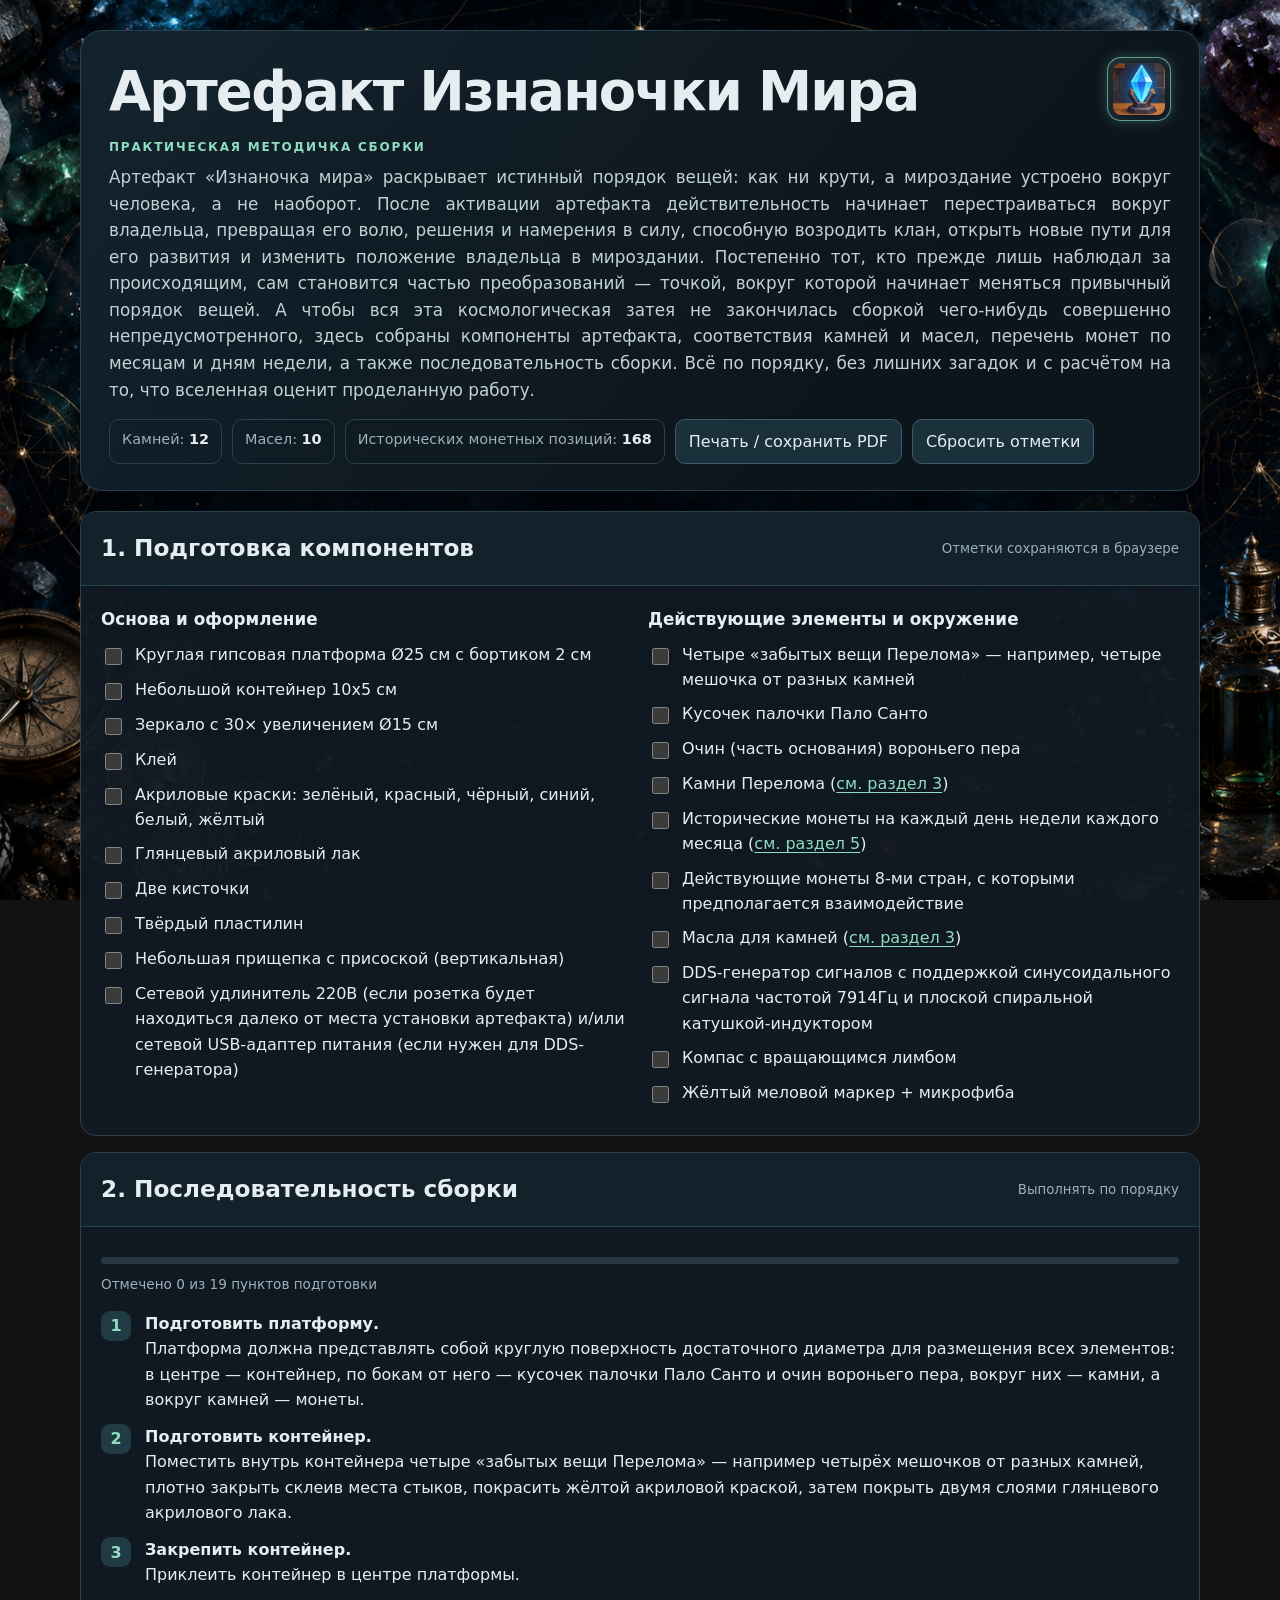
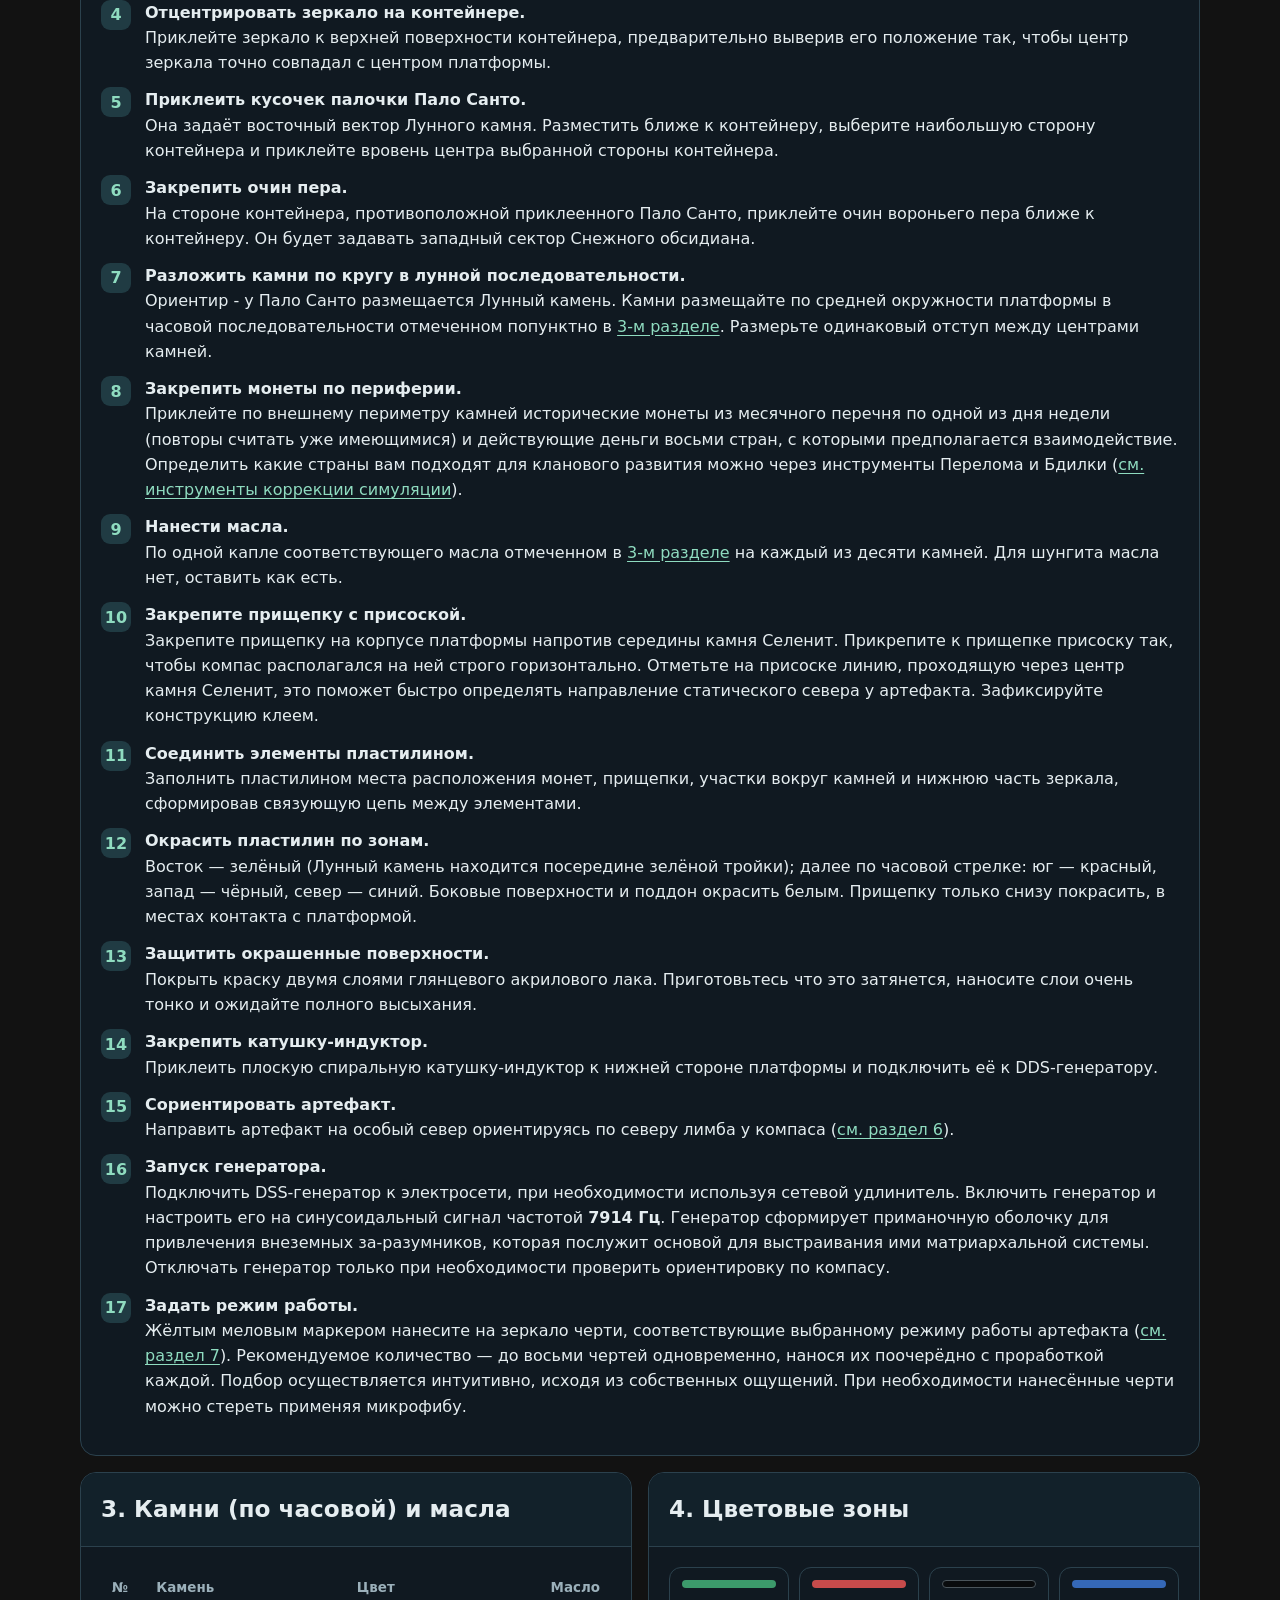
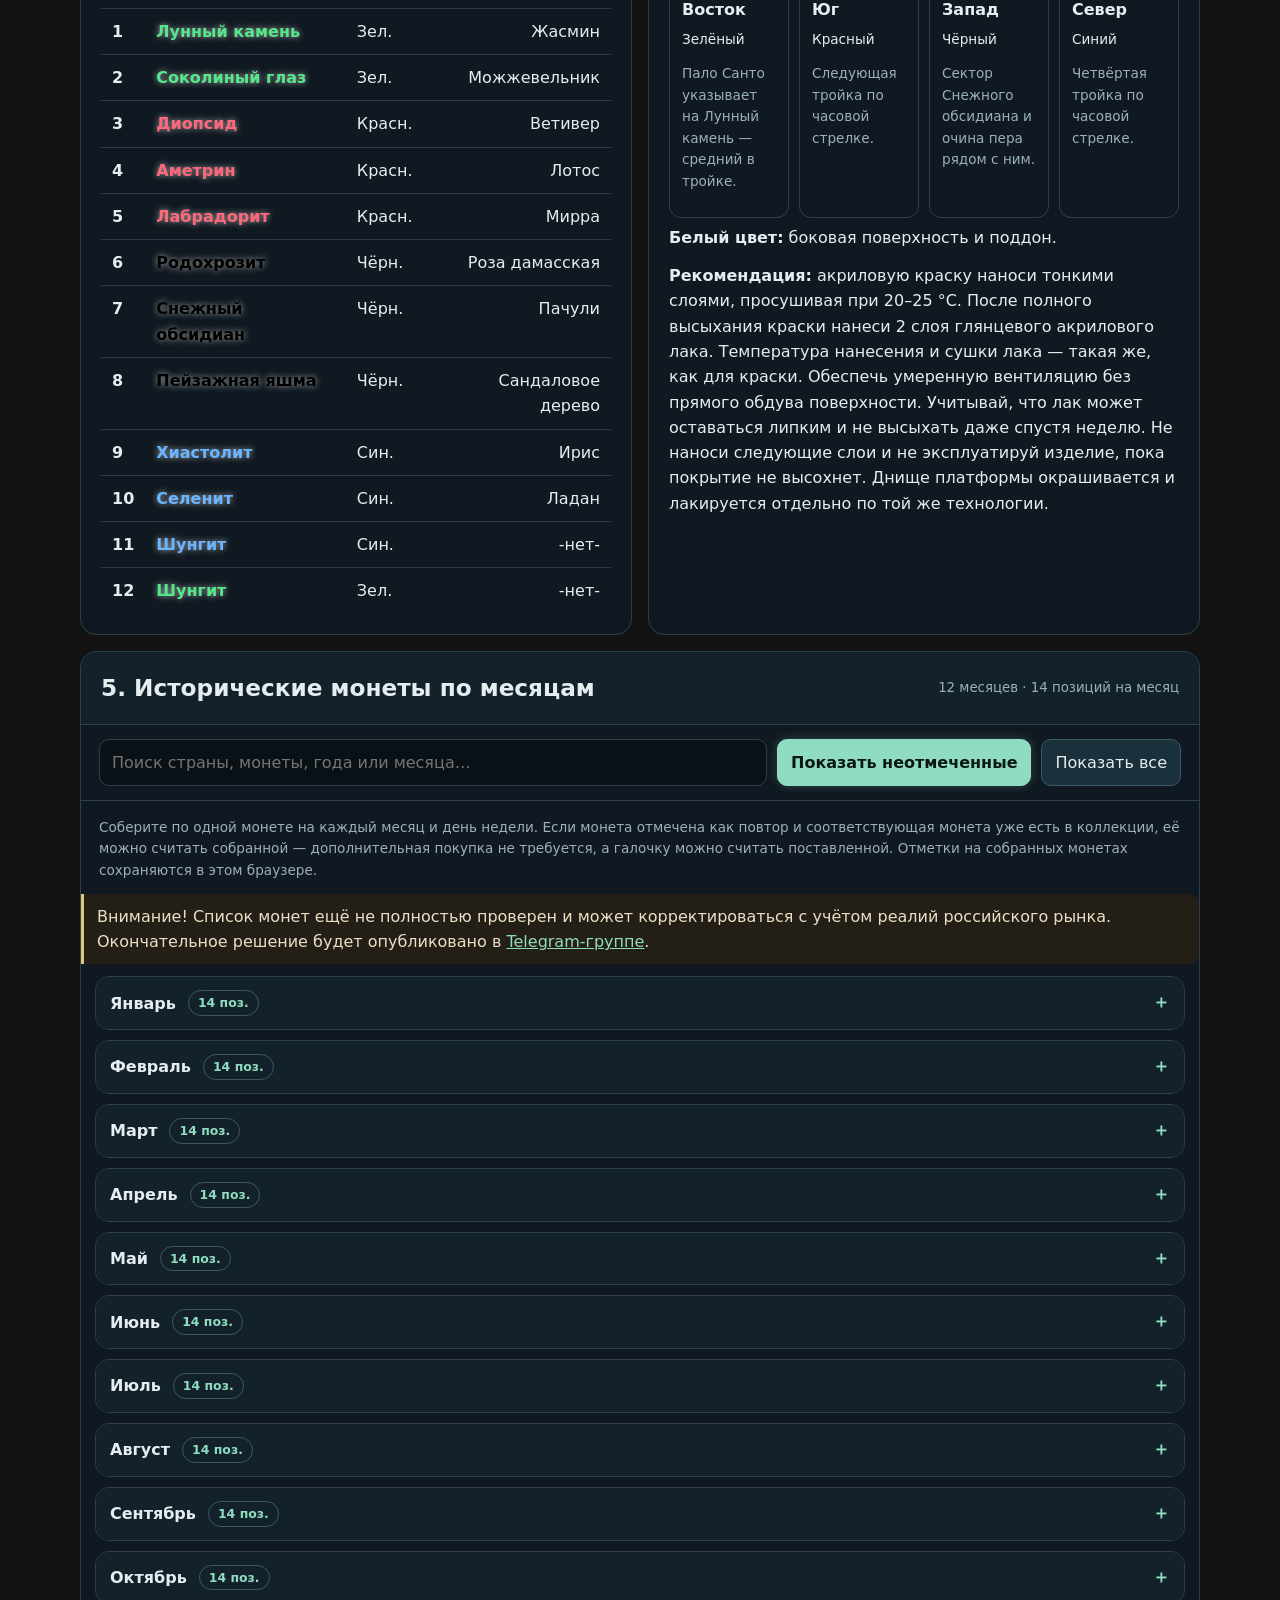
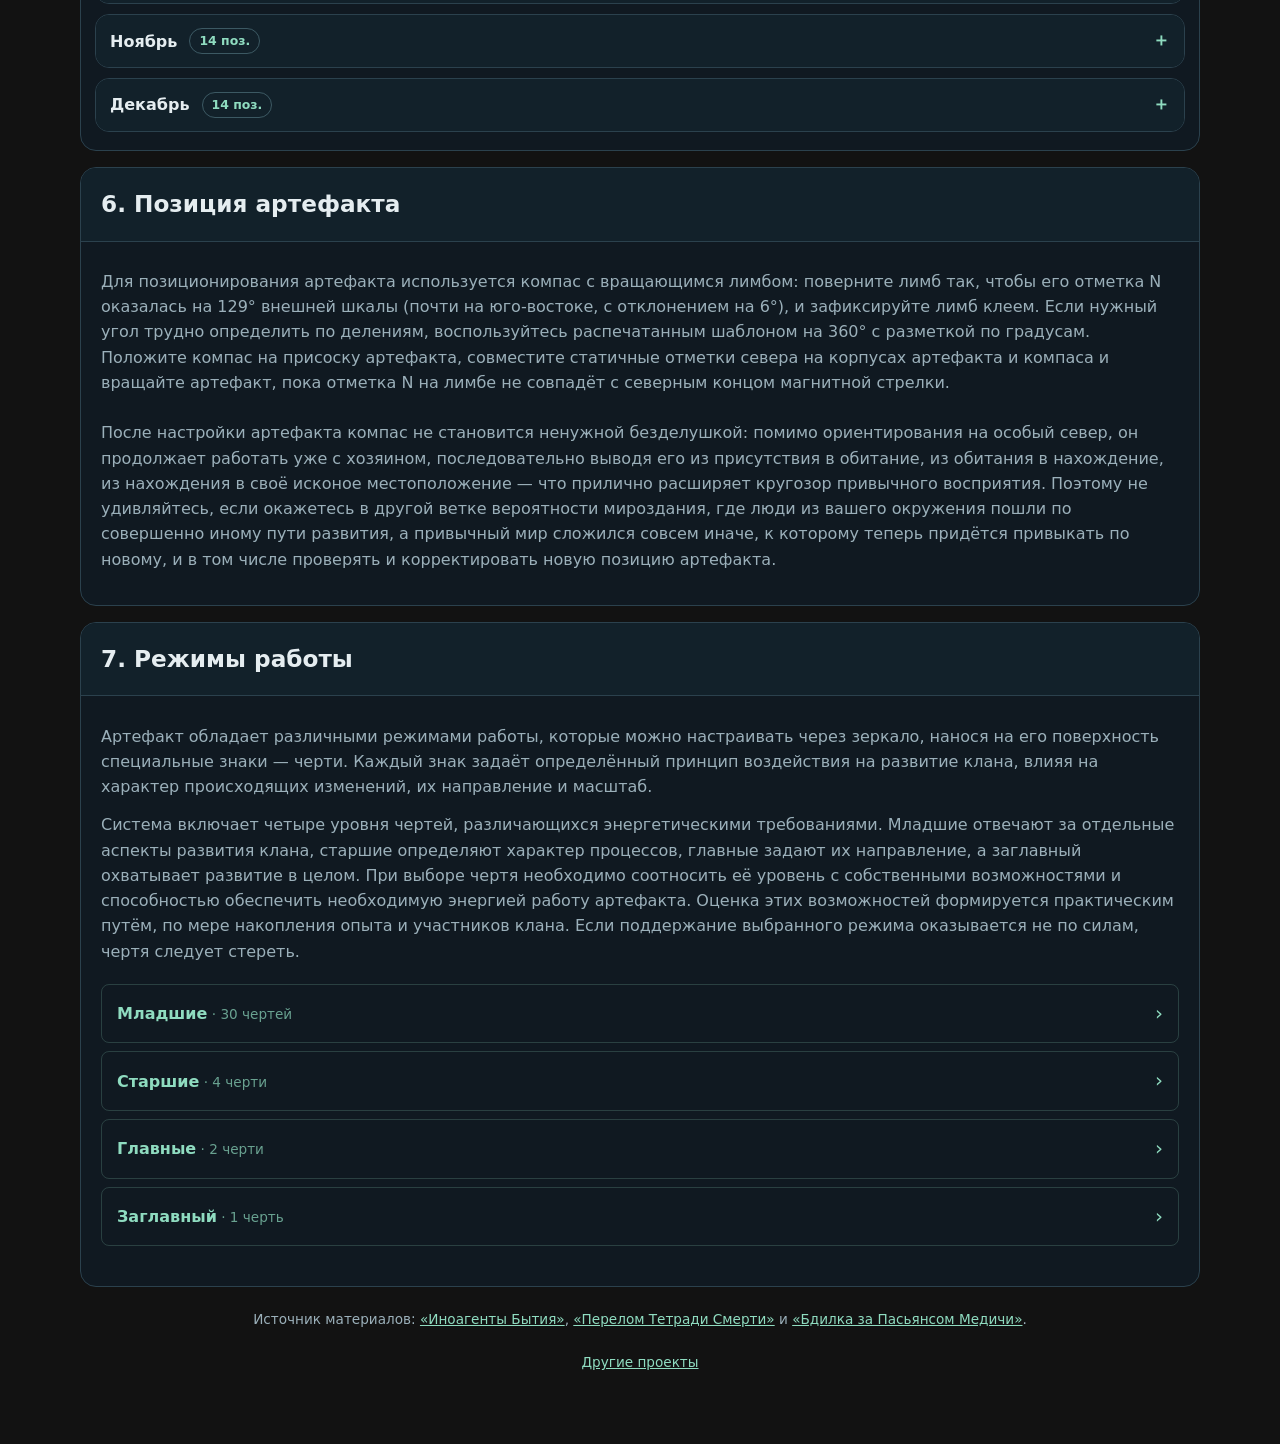
==== commit 88c7bf3d: "index" ====
--- a/artefact/index.html
+++ b/artefact/index.html
@@ -71,7 +71,7 @@
     <img src="./modules/trofei.png" style="position: absolute;top: 0;right: 0;width: 64px;height: 64px;object-fit: contain;padding: 5px;border: 1px solid rgba(143, 220, 192, 0.65);border-radius: 14px;background: linear-gradient(145deg, rgba(143, 220, 192, 0.12), rgba(10, 20, 35, 0.85));box-shadow: 0 0 12px rgba(100, 220, 190, 0.3), inset 0 0 10px rgba(143, 220, 192, 0.1);filter: drop-shadow(0 0 5px rgba(100, 220, 190, 0.4);">
 </div> <h1 style="padding-right: 80px;">Артефакт Изнаночки Мира</h1>
   <div class="eyebrow">Практическая методичка сборки</div>
-  <p class="lead">Артефакт «Изнаночка мира» раскрывает истинный порядок вещей: как ни крути, а мироздание устроено вокруг человека, а не наоборот. После активации артефакта действительность начинает перестраиваться вокруг владельца, превращая его волю, решения и намерения в силу, способную возродить клан, открыть новые пути для его развития и изменить положение владельца в мироздании. Постепенно тот, кто прежде лишь наблюдал за происходящим, сам становится частью преобразований — точкой, вокруг которой начинает меняться привычный порядок вещей. А чтобы вся эта космологическая затея не закончилась сборкой чего-нибудь совершенно непредусмотренного, здесь собраны компоненты артефакта, соответствия камней и масел, перечень монет по месяцам и дням недели, а также последовательность сборки. Всё по порядку, без лишних загадок и с расчётом на то, что вселенная оценит проделанную работу. </p>
+  <p class="lead" style="width: 100%; max-width: none; text-align: justify;">Артефакт «Изнаночка мира» раскрывает истинный порядок вещей: как ни крути, а мироздание устроено вокруг человека, а не наоборот. После активации артефакта действительность начинает перестраиваться вокруг владельца, превращая его волю, решения и намерения в силу, способную возродить клан, открыть новые пути для его развития и изменить положение владельца в мироздании. Постепенно тот, кто прежде лишь наблюдал за происходящим, сам становится частью преобразований — точкой, вокруг которой начинает меняться привычный порядок вещей. А чтобы вся эта космологическая затея не закончилась сборкой чего-нибудь совершенно непредусмотренного, здесь собраны компоненты артефакта, соответствия камней и масел, перечень монет по месяцам и дням недели, а также последовательность сборки. Всё по порядку, без лишних загадок и с расчётом на то, что вселенная оценит проделанную работу. </p>
   <div class="stats">
     <div class="stat">Камней: <strong>12</strong></div>
     <div class="stat">Масел: <strong>10</strong></div>
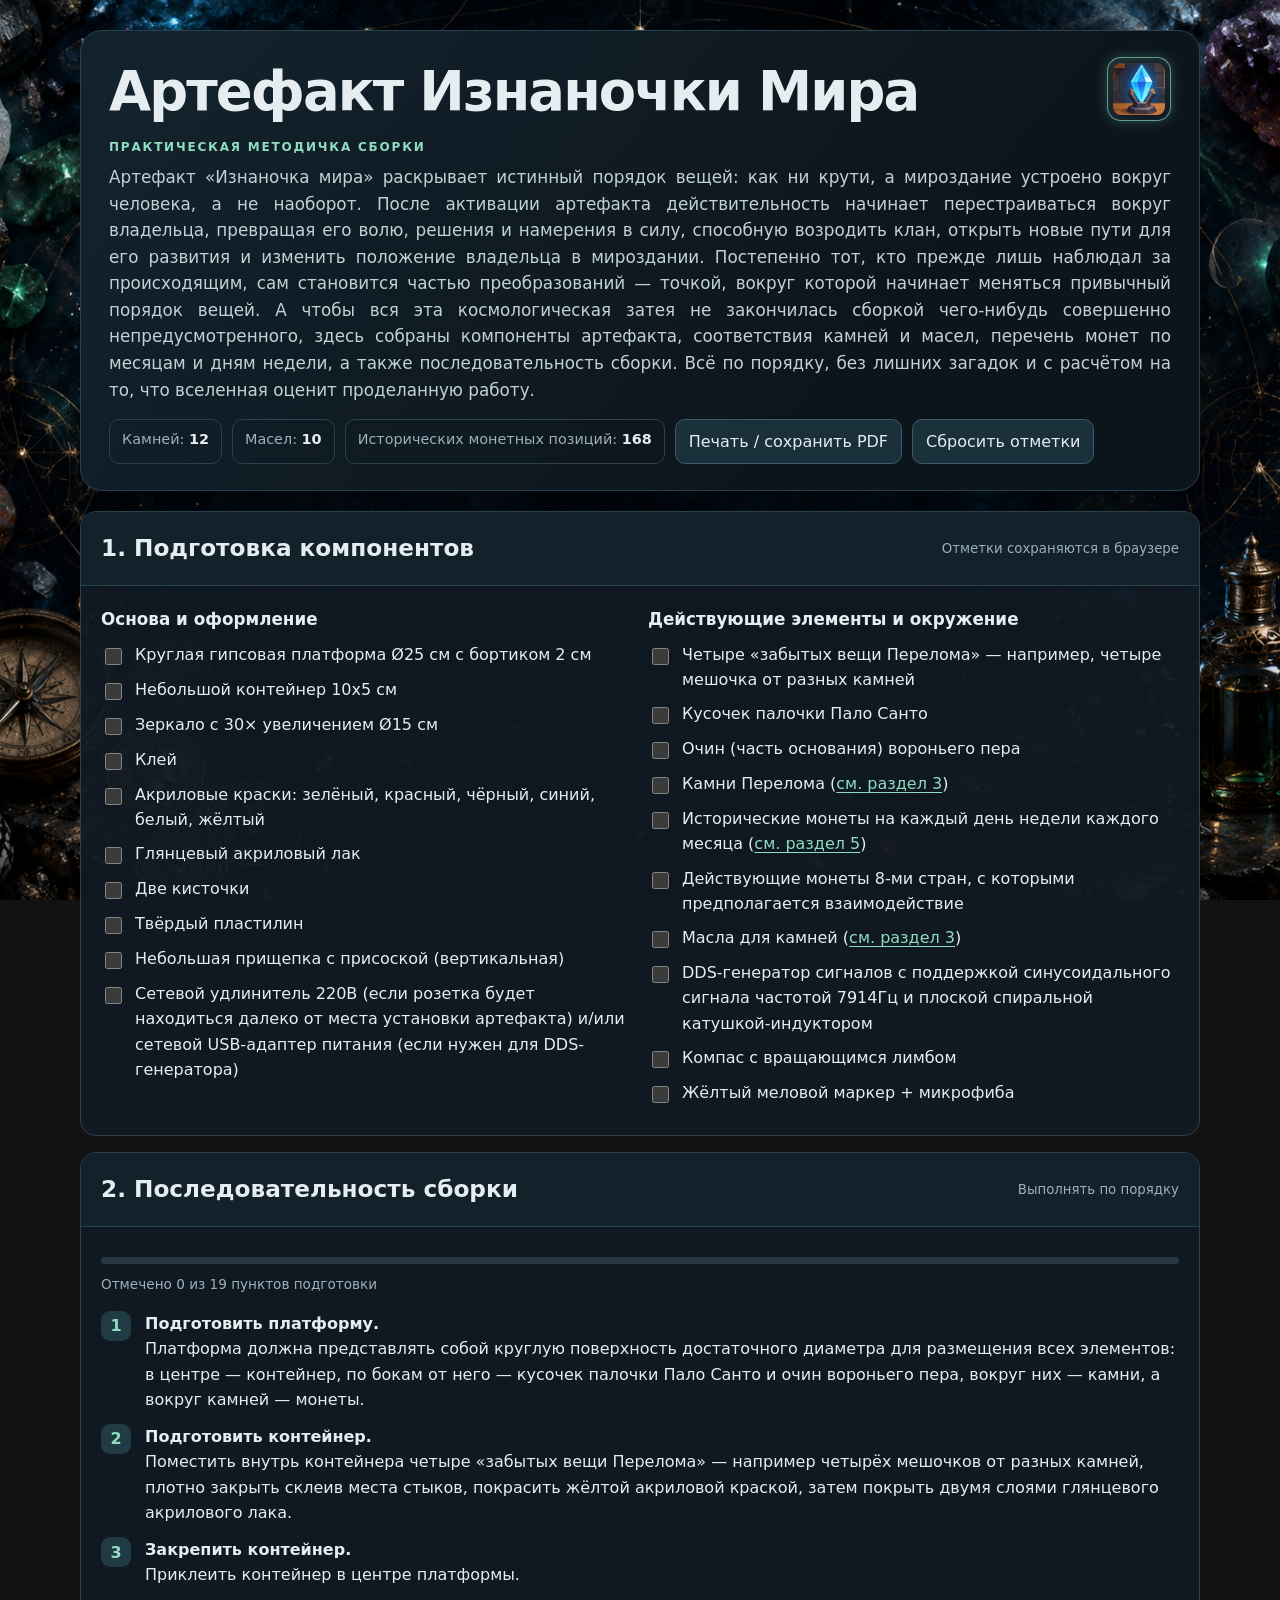
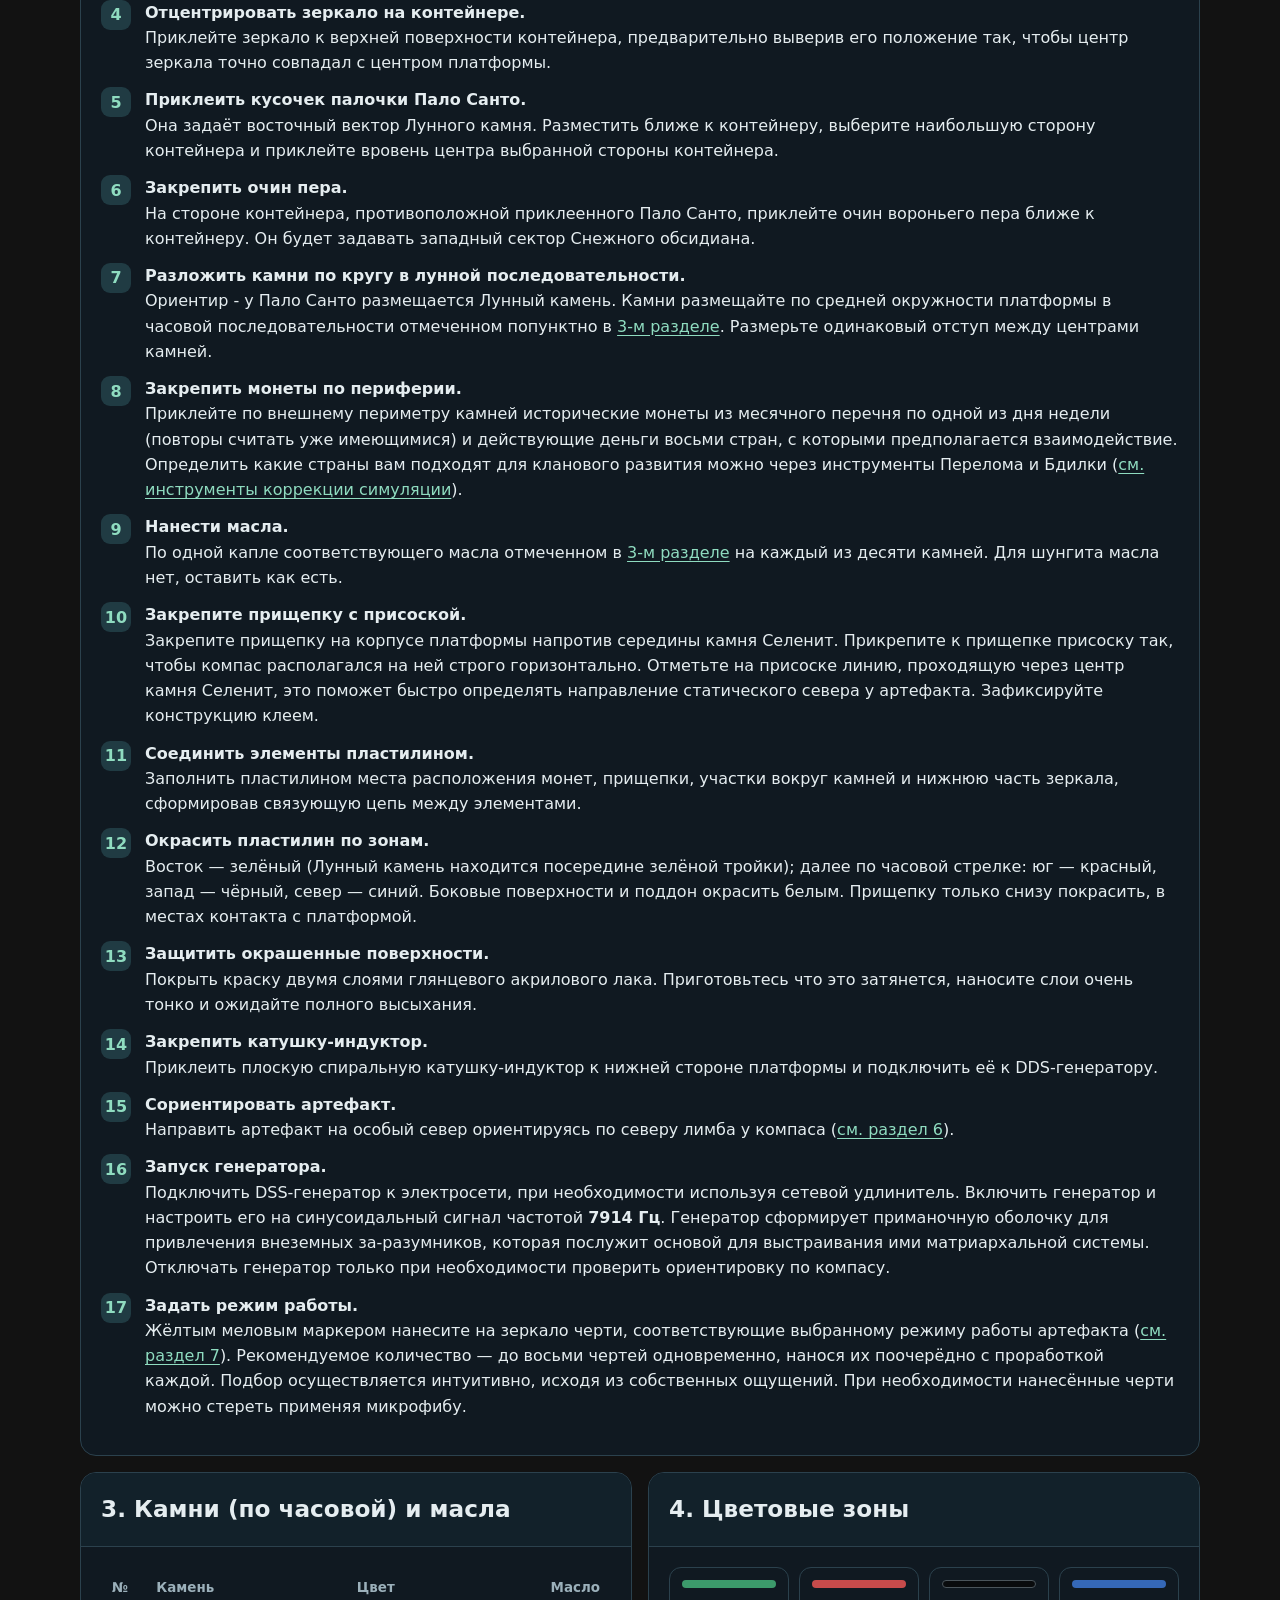
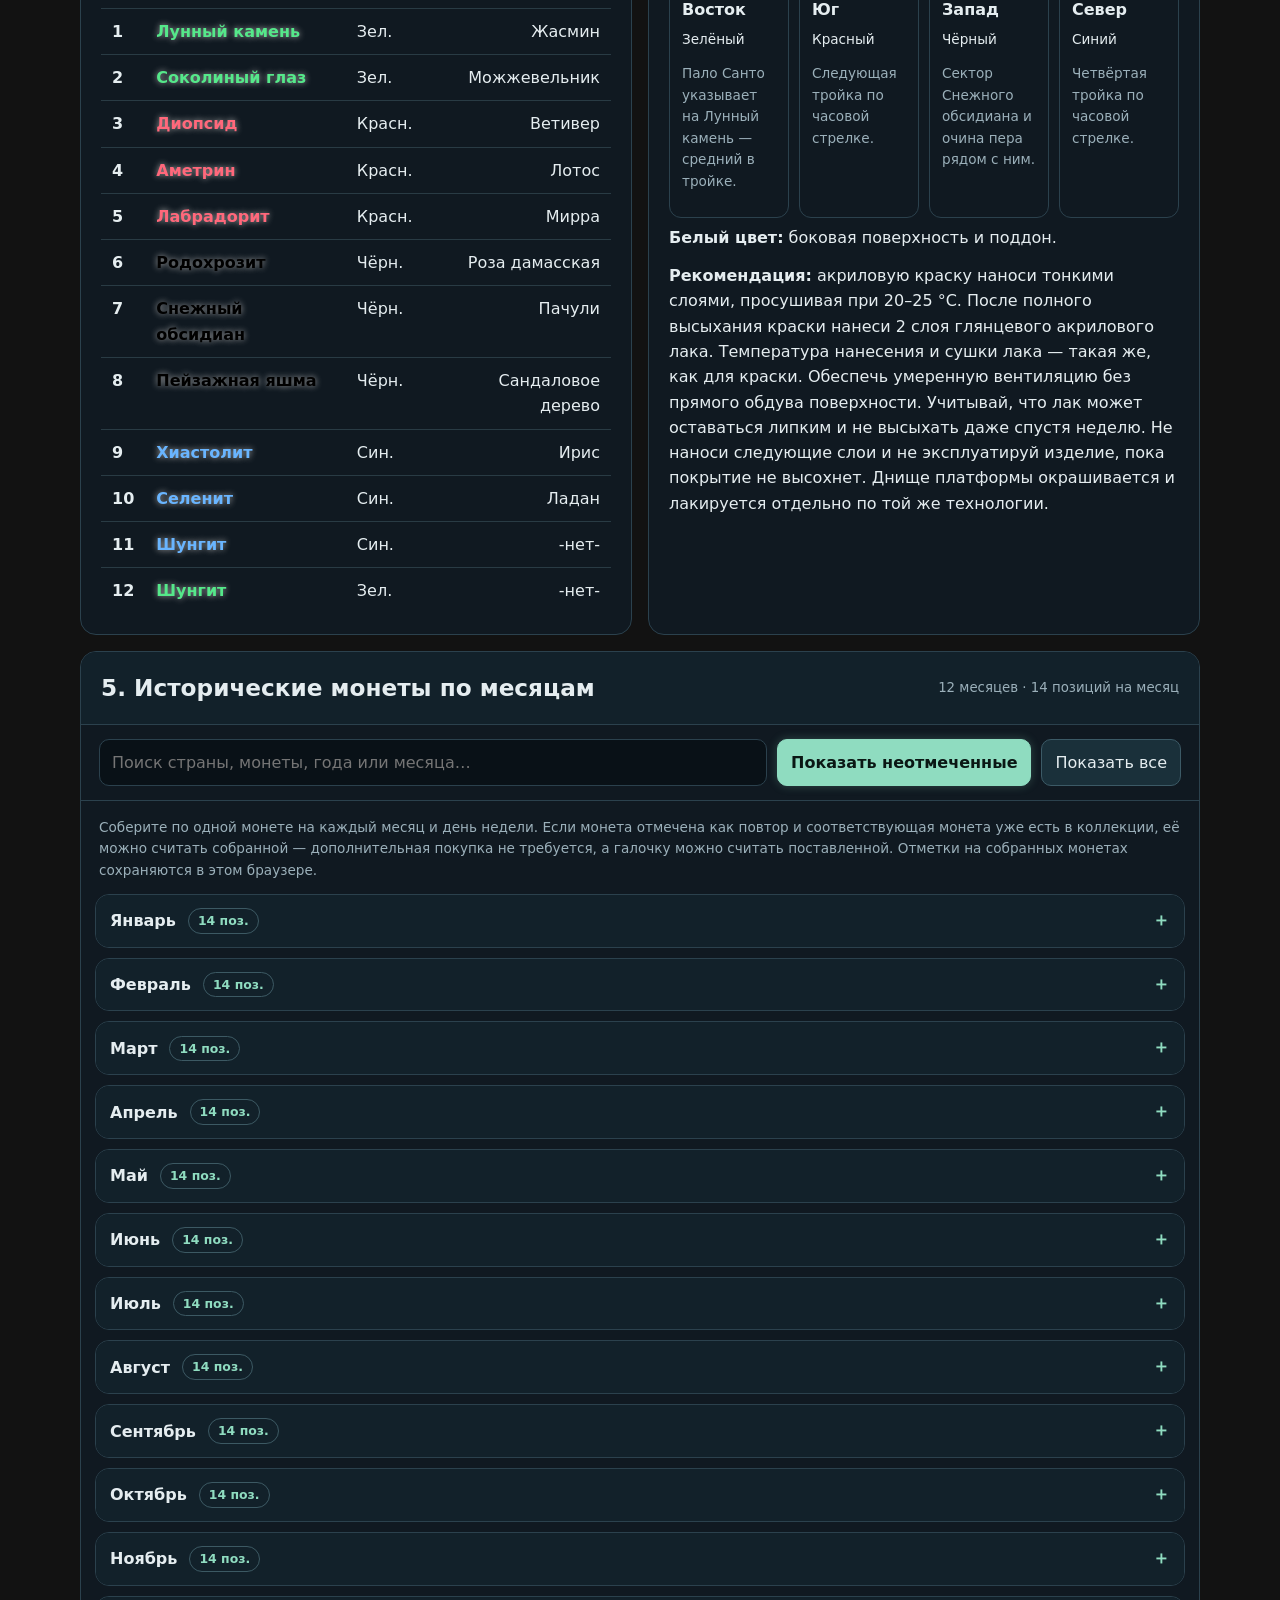
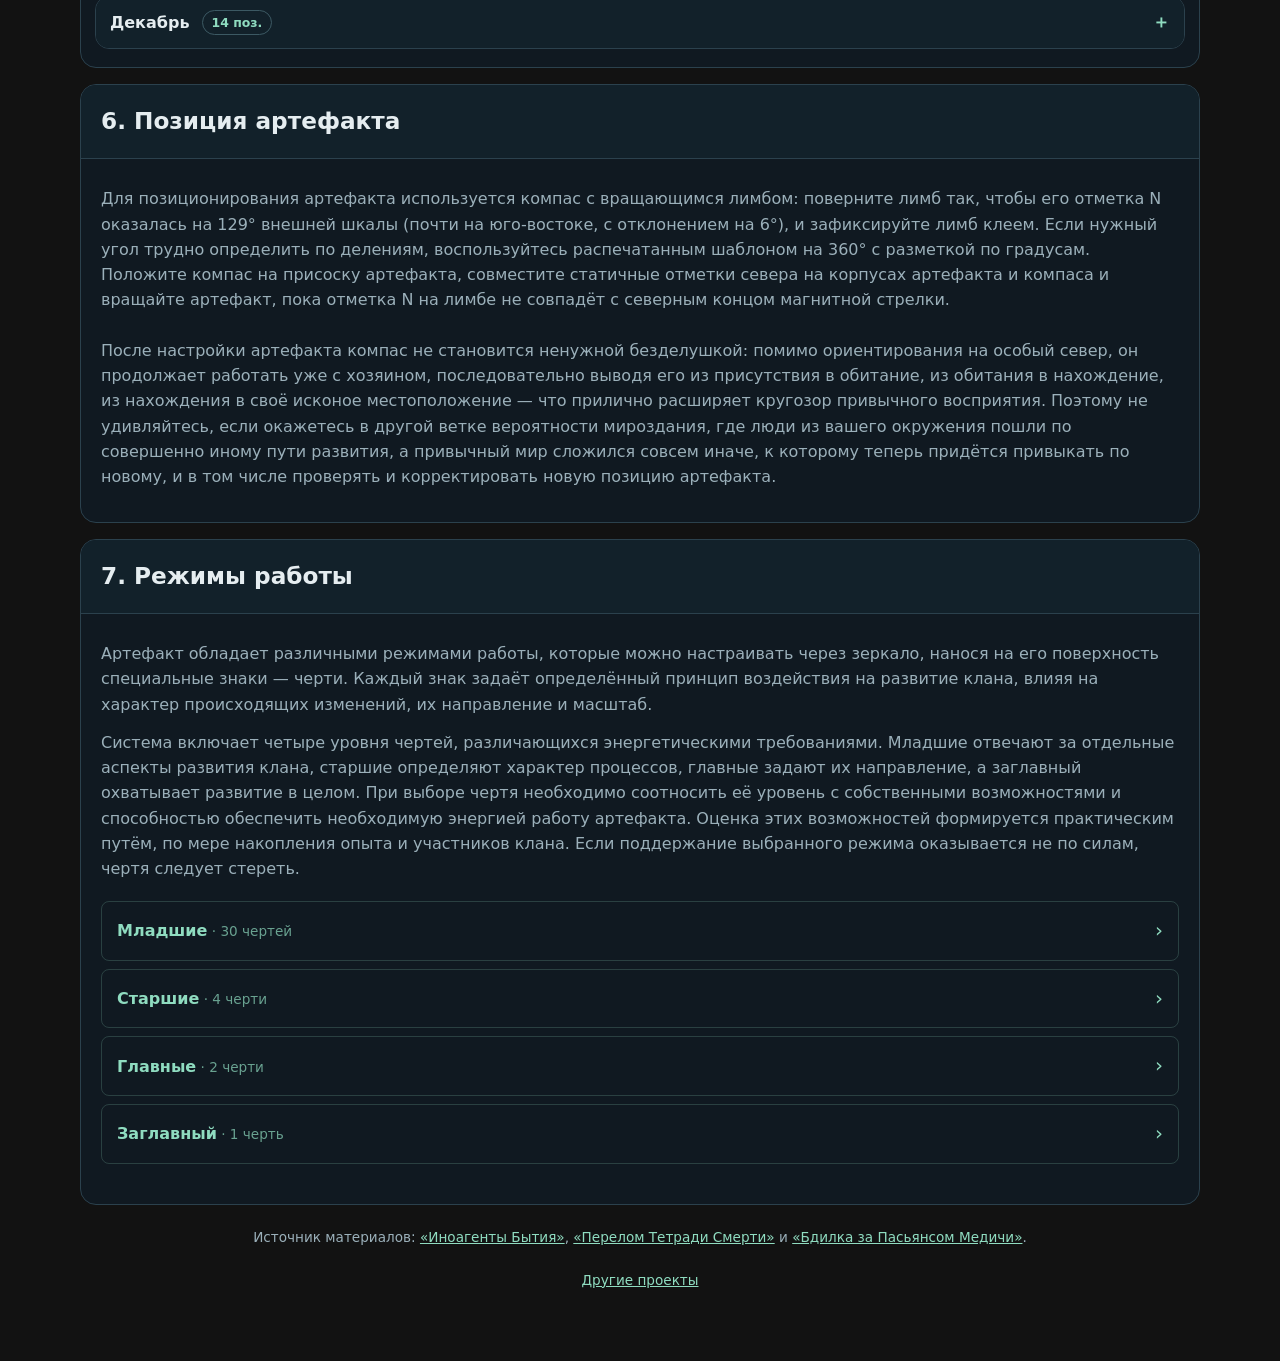
==== commit 3a64b65b: "rebase" ====
--- a/artefact/index.html
+++ b/artefact/index.html
@@ -191,7 +191,7 @@
  </div>
 </section>
 
-<section class="panel span-12" id="coinsPanel" id="section-5">
+<section class="panel span-12" id="section-5">
  <div class="section-head"><h2>5. Исторические монеты по месяцам</h2><small>12 месяцев · 14 позиций на месяц</small></div>
  <div class="coin-controls">
   <input class="search" type="search" id="coinSearch" placeholder="Поиск страны, монеты, года или месяца…" aria-label="Поиск монет">
@@ -201,7 +201,6 @@
  <div class="panel-inner" style="padding:8px 0">
   <p class="muted tiny" style="padding:0 18px">Соберите по одной монете на каждый месяц и день недели. Если монета отмечена как повтор и соответствующая монета уже есть в коллекции, её можно считать собранной — дополнительная покупка не требуется, а галочку можно считать поставленной. Отметки на собранных монетах сохраняются в этом браузере.</p>
   
-   <div class="note">Внимание! Список монет ещё не полностью проверен и может корректироваться с учётом реалий российского рынка. Окончательное решение будет опубликовано в <a href="https://t.me/otherside_world">Telegram-группе</a>.</div>
   <div id="coinMonths"></div>
   <div id="coinEmpty" class="empty">По этому запросу ничего не найдено.</div>
  </div>
@@ -635,7 +634,20 @@
 <footer><center>Источник материалов: <a href="https://www.litres.ru/73084133/">«Иноагенты Бытия»</a>, <a href="https://www.litres.ru/72117967/">«Перелом Тетради Смерти»</a> и <a href="https://www.litres.ru/71113513/">«Бдилка за Пасьянсом Медичи»</a>.<br><br><a href="https://otherside-world.ru/">Другие проекты</a></center></footer>
 </div>
 <script>
-const coinData = [{"name": "Январь", "entries": ["Воскресенье: СССР — 1 копейка, 1924", "Воскресенье: Австралия — 1 пенни, 1911", "Понедельник: Германская империя — 1 пфенниг, 1874", "Понедельник: Франция — 5 сантимов, 1898", "Вторник: Италия — 1 чентезимо, 1861", "Вторник: Польша — 50 грошей, 1923", "Среда: Бельгия — 10 сантимов, 1861", "Среда: Нидерланды — 1 цент, 1877", "Четверг: Финляндия — 5 пенни, 1916", "Четверг: Швеция — 1 эре, 1934", "Пятница: Дания — 10 эре, 1874", "Пятница: Норвегия — 2 эре, 1876", "Суббота: Австрия — 10 грошен, 1959", "Суббота: Венгрия — 10 филлеров, 1894"]}, {"name": "Февраль", "entries": ["Воскресенье: Португалия — 1 рейс, 1892", "Воскресенье: Испания — 1 сентимо, 1870", "Понедельник: Османская империя — 1 куруш, 1844", "Понедельник: Греция — 1 лептон, 1869", "Вторник: Мексика — 1 сентаво, 1890", "Вторник: Аргентина — 1 сентаво, 1884", "Среда: Бразилия — 1 рейс, 1895", "Среда: Чили — 1 сентаво, 1895", "Четверг: Перу — 1 сентаво, 1880", "Четверг: Колумбия — 1 сентаво, 1863", "Пятница: Япония — 1 сен, 1870", "Пятница: Китай — 1 фэнь, 1930", "Суббота: Гондурас — 1 сентаво, 1883", "Суббота: Никарагуа — 1 сентаво, 1880"]}, {"name": "Март", "entries": ["Воскресенье: Египет — 1 миллием, 1907", "Воскресенье: Южная Африка — 1 пенни, 1923", "Понедельник: Британская Индия — 1 пайс/пайс (pice), 1835", "Понедельник: Пакистан — 1 пайс (pice), 1948", "Вторник: Ирландское Свободное государство — 1 пенни, 1928", "Вторник: Шотландия — 1 фартинг, 1797", "Среда: Новая Зеландия — 1 пенни, 1933", "Среда: Стрейтс-Сеттлментс (Сингапур) — 1 цент, 1887", "Четверг: Британская Малайя — 1 цент, 1939", "Четверг: Гонконг — 1 цент, 1863", "Пятница: Бельгийское Конго — 1 сантим, 1906", "Пятница: Родезия — 1 цент, 1964", "Суббота: Люксембург — 1 сантим, 1881", "Суббота: Швейцария — 1 раппен, 1850"]}, {"name": "Апрель", "entries": ["Воскресенье: Нидерландская Ост-Индия — 1 цент, 1860", "Воскресенье: Индонезия — 1 рупия, 1945", "Понедельник: Северный Вьетнам — 1 донг, 1946", "Понедельник: Таиланд/Сиам — 1 сатанг, 1908", "Вторник: Бирма — 1 пья, 1952", "Вторник: Камбоджа — 1 сантим, 1860", "Среда: Лаос — 1 атт, 1952", "Среда: Филиппины — 1 сентаво, 1903", "Четверг: Суринам — 1 цент, 1892", "Четверг: Британская Гвиана — 1 цент, 1891", "Пятница: Гондурас — можно не покупать, если уже есть в феврале, в субботу", "Пятница: Никарагуа — можно не покупать, если уже есть в феврале, в субботу", "Суббота: Коста-Рика — 1 сентимо, 1897", "Суббота: Сальвадор — 1 сентаво, 1892"]}, {"name": "Май", "entries": ["Воскресенье: Гватемала — 1 сентаво, 1881", "Воскресенье: Панама — 1 сентесимо, 1904", "Понедельник: Доминиканская Республика — 1 сентаво, 1897", "Понедельник: Куба — 1 сентаво, 1915", "Вторник: Багамские острова — 1 цент, 1966", "Вторник: Барбадос — 1 цент, 1966", "Среда: Ямайка — 1 пенни, 1869", "Среда: Тринидад и Тобаго — 1 цент, 1966", "Четверг: Бермуды — 1 цент, 1970", "Четверг: Гренада — 25 центов Восточно-Карибских государств, 1965", "Пятница: Сент-Люсия — 5 центов Восточно-Карибских государств, 1955", "Пятница: Сент-Винсент и Гренадины — 2 цента Восточно-Карибских государств, 1957", "Суббота: Антигуа — 2 цента Восточно-Карибских государств, 1995", "Суббота: Доминика — 10 центов Восточно-Карибских государств, 1956"]}, {"name": "Июнь", "entries": ["Воскресенье: Гаити — 1 сантим, 1881", "Воскресенье: Белиз — 1 цент Британского Гондураса, 1894", "Понедельник: Мальта — 1 миллим, 1972", "Понедельник: Мальдивы — 1 лари, 1960", "Вторник: Непал — 1 пайса, 1955", "Вторник: Цейлон (Шри-Ланка) — 1 цент, 1892", "Среда: Бутан — 1 четрум, 1974", "Среда: Тибет — 1 сре, 1910", "Четверг: Монголия — 1 мунгу, 1925", "Четверг: Китай — можно не покупать, если уже есть в феврале, в пятницу", "Пятница: Корейское королевство — 1 чон, 1902", "Пятница: Мексика — можно не покупать, если уже есть в феврале, во вторник", "Суббота: Япония — можно не покупать, если уже есть в феврале, в пятницу", "Суббота: Гондурас — можно не покупать, если уже есть в феврале, в субботу"]}, {"name": "Июль", "entries": ["Воскресенье: Гондурас — можно не покупать, если уже есть в феврале, в субботу", "Воскресенье: Мексика — можно не покупать, если уже есть в феврале, во вторник", "Понедельник: Бразилия — можно не покупать, если уже есть в феврале, в среду", "Понедельник: Аргентина — можно не покупать, если уже есть в феврале, во вторник", "Вторник: Чили — можно не покупать, если уже есть в феврале, в среду", "Вторник: Перу — можно не покупать, если уже есть в феврале, в четверг", "Среда: Колумбия — можно не покупать, если уже есть в феврале, в четверг", "Среда: Венесуэла — 1 сентаво, 1897", "Четверг: Эквадор — 1 сентаво, 1884", "Четверг: Боливия — 1 сентаво, 1893", "Пятница: Парагвай — 1 сентаво, 1870", "Пятница: Уругвай — 1 сентесимо, 1869", "Суббота: Доминиканская Республика — можно не покупать, если уже есть в мае, в понедельник", "Суббота: Куба — можно не покупать, если уже есть в мае, в понедельник"]}, {"name": "Август", "entries": ["Воскресенье: Нидерланды — можно не покупать, если уже есть в январе, в среду", "Воскресенье: Бельгия — можно не покупать, если уже есть в январе, в среду", "Понедельник: Франция — можно не покупать, если уже есть в январе, в понедельник", "Понедельник: Германская империя — можно не покупать, если уже есть в январе, в понедельник", "Вторник: Швейцария — можно не покупать, если уже есть в марте, в субботу", "Вторник: Австрия — можно не покупать, если уже есть в январе, в субботу", "Среда: Венгрия — можно не покупать, если уже есть в январе, в субботу", "Среда: Дания — можно не покупать, если уже есть в январе, в пятницу", "Четверг: Норвегия — можно не покупать, если уже есть в январе, в пятницу", "Четверг: Швеция — можно не покупать, если уже есть в январе, в четверг", "Пятница: Финляндия — можно не покупать, если уже есть в январе, в четверг", "Пятница: Италия — можно не покупать, если уже есть в январе, во вторник", "Суббота: Польша — можно не покупать, если уже есть в январе, во вторник", "Суббота: Португалия — можно не покупать, если уже есть в феврале, в воскресенье"]}, {"name": "Сентябрь", "entries": ["Воскресенье: Ирландское Свободное государство — можно не покупать, если уже есть в марте, во вторник", "Воскресенье: Шотландия — можно не покупать, если уже есть в марте, во вторник", "Понедельник: Новая Зеландия — можно не покупать, если уже есть в марте, в среду", "Понедельник: Стрейтс-Сеттлментс (Сингапур) — можно не покупать, если уже есть в марте, в среду", "Вторник: Британская Малайя — можно не покупать, если уже есть в марте, в четверг", "Вторник: Гонконг — можно не покупать, если уже есть в марте, в четверг", "Среда: Бельгийское Конго — можно не покупать, если уже есть в марте, в пятницу", "Среда: Родезия — можно не покупать, если уже есть в марте, в пятницу", "Четверг: Люксембург — можно не покупать, если уже есть в марте, в субботу", "Четверг: Швейцария — можно не покупать, если уже есть в марте, в субботу", "Пятница: Нидерландская Ост-Индия — можно не покупать, если уже есть в апреле, в воскресенье", "Пятница: Индонезия — можно не покупать, если уже есть в апреле, в воскресенье", "Суббота: Северный Вьетнам — можно не покупать, если уже есть в апреле, в понедельник", "Суббота: Таиланд/Сиам — можно не покупать, если уже есть в апреле, в понедельник"]}, {"name": "Октябрь", "entries": ["Воскресенье: Бирма — можно не покупать, если уже есть в апреле, во вторник", "Воскресенье: Камбоджа — можно не покупать, если уже есть в апреле, во вторник", "Понедельник: Лаос — можно не покупать, если уже есть в апреле, в среду", "Понедельник: Филиппины — можно не покупать, если уже есть в апреле, в среду", "Вторник: Суринам — можно не покупать, если уже есть в апреле, в четверг", "Вторник: Британская Гвиана — можно не покупать, если уже есть в апреле, в четверг", "Среда: Гондурас — можно не покупать, если уже есть в феврале, в субботу", "Среда: Никарагуа — можно не покупать, если уже есть в феврале, в субботу", "Четверг: Коста-Рика — можно не покупать, если уже есть в апреле, в субботу", "Четверг: Сальвадор — можно не покупать, если уже есть в апреле, в субботу", "Пятница: Гватемала — можно не покупать, если уже есть в мае, в воскресенье", "Пятница: Панама — можно не покупать, если уже есть в мае, в воскресенье", "Суббота: Багамские острова — можно не покупать, если уже есть в мае, во вторник", "Суббота: Барбадос — можно не покупать, если уже есть в мае, во вторник"]}, {"name": "Ноябрь", "entries": ["Воскресенье: Ямайка — можно не покупать, если уже есть в мае, в среду", "Воскресенье: Тринидад и Тобаго — можно не покупать, если уже есть в мае, в среду", "Понедельник: Бермуды — можно не покупать, если уже есть в мае, в четверг", "Понедельник: Гренада — можно не покупать, если уже есть в мае, в четверг", "Вторник: Сент-Люсия — можно не покупать, если уже есть в мае, в пятницу", "Вторник: Сент-Винсент и Гренадины — можно не покупать, если уже есть в мае, в пятницу", "Среда: Антигуа — можно не покупать, если уже есть в мае, в субботу", "Среда: Доминика — можно не покупать, если уже есть в мае, в субботу", "Четверг: Гаити — можно не покупать, если уже есть в июне, в воскресенье", "Четверг: Белиз — можно не покупать, если уже есть в июне, в воскресенье", "Пятница: Мальта — можно не покупать, если уже есть в июне, в понедельник", "Пятница: Мальдивы — можно не покупать, если уже есть в июне, в понедельник", "Суббота: Непал — можно не покупать, если уже есть в июне, во вторник", "Суббота: Цейлон (Шри-Ланка) — можно не покупать, если уже есть в июне, во вторник"]}, {"name": "Декабрь", "entries": ["Воскресенье: Бутан — можно не покупать, если уже есть в июне, в среду", "Воскресенье: Тибет — можно не покупать, если уже есть в июне, в среду", "Понедельник: Монголия — можно не покупать, если уже есть в июне, в четверг", "Понедельник: Китай — можно не покупать, если уже есть в феврале, в пятницу", "Вторник: Корейское королевство — можно не покупать, если уже есть в июне, в пятницу", "Вторник: Мексика — можно не покупать, если уже есть в феврале, во вторник", "Среда: Япония — можно не покупать, если уже есть в феврале, в пятницу", "Среда: Гондурас — можно не покупать, если уже есть в феврале, в субботу", "Четверг: Гондурас — можно не покупать, если уже есть в феврале, в субботу", "Четверг: Мексика — можно не покупать, если уже есть в феврале, во вторник", "Пятница: Бразилия — можно не покупать, если уже есть в феврале, в среду", "Пятница: Аргентина — можно не покупать, если уже есть в феврале, во вторник", "Суббота: Чили — можно не покупать, если уже есть в феврале, в среду", "Суббота: Перу — можно не покупать, если уже есть в феврале, в четверг"]}];
+const coinData = [
+{"name": "Январь", "entries": ["Воскресенье: СССР — 1 копейка, 1924", "Воскресенье: Австралия — 1 пенни, 1911", "Понедельник: Германская империя — 1 пфенниг, 1874", "Понедельник: Франция — 5 сантимов, 1898", "Вторник: Италия — 1 чентезимо, 1861", "Вторник: Польша — 50 грошей, 1923", "Среда: Бельгия — 10 сантимов, 1861", "Среда: Нидерланды — 1 цент, 1877", "Четверг: Финляндия — 5 пенни, 1916", "Четверг: Швеция — 1 эре, 1934", "Пятница: Дания — 10 эре, 1874", "Пятница: Норвегия — 2 эре, 1876", "Суббота: Австрия — 10 грошен, 1959", "Суббота: Венгрия — 10 филлеров, 1894"]}, 
+{"name": "Февраль", "entries": ["Воскресенье: Португалия — 5 рейсов, 1882", "Воскресенье: Испания — 1 сентимо, 1870", "Понедельник: Османская империя — 6 курушей, 1835", "Понедельник: Греция — 1 лептон, 1869", "Вторник: Мексика — 1 сентаво, 1890", "Вторник: Аргентина — 2 сентаво, 1884", "Среда: Бразилия — 100 рейс, 1895", "Среда: Чили — 10 сентаво, 1923", "Четверг: Перу — 1 сентаво, 1864", "Четверг: Колумбия — 1 сентаво, 1933", "Пятница: Япония — 20 сен, 1870", "Пятница: Китайская Республика — 1 фынь, 1916", "Суббота: Гондурас — 5 сентаво, 1995", "Суббота: Никарагуа — 5 сентаво, 1880"]}, 
+{"name": "Март", "entries": ["Воскресенье: Египет — 1 миллим, 1972", "Воскресенье: Южная Африка — 1/4 пенни, 1942", "Понедельник: Британская Индия — 1 пайс, 1833", "Понедельник: Пакистан — 1 пайс, 1958", "Вторник: Ирландское Свободное государство — 1 пенни, 1928", "Вторник: Шотландия — 1 крона, 1808", "Среда: Новая Зеландия — 3 пенса, 1933", "Среда: Стрейтс-Сеттлментс (Сингапур) — 1 цент, 1887", "Четверг: Британская Малайя — 1 цент, 1939", "Четверг: Гонконг — 1 цент, 1863", "Пятница: Бельгийское Конго — 1 сантим, 1887", "Пятница: Родезия — 2 шиллинга 20 центов, 1964", "Суббота: Люксембург — 25 сантимов, 1947", "Суббота: Швейцария — 2 раппена, 1850"]}, 
+{"name": "Апрель", "entries": ["Воскресенье: Нидерландская Ост-Индия — 1 цент, 1836", "Воскресенье: Султанат Палембанг — 1 питис, 1710", "Понедельник: Северный Вьетнам — 1 донг, 1946", "Понедельник: Таиланд/Сиам — 1 сатанг, 1935", "Вторник: Бирма — 1 пья, 1955", "Вторник: Камбоджа — 2 пе 1/2 фуанга, 1880", "Среда: Лаос — 10 центов, 1952", "Среда: Филиппины — 1 сентаво, 1903", "Четверг: Суринам — 1 цент, 1962", "Четверг: Британская Гвиана — 1/2 стивера, 1813", "Пятница: Гондурас — можно не покупать, если уже есть в феврале, в субботу", "Пятница: Никарагуа — можно не покупать, если уже есть в феврале, в субботу", "Суббота: Коста-Рика — 25 сентимо, 1924", "Суббота: Сальвадор — 5 сентаво, 1994"]}, 
+{"name": "Май", "entries": ["Воскресенье: Гватемала — 1 реал, 1900", "Воскресенье: Панама — 50 сентесимо, 1904", "Понедельник: Доминиканская Республика — 1 песо, 1897", "Понедельник: Куба — 1 песо, 1915", "Вторник: Багамские острова — 1 цент, 1970", "Вторник: Барбадос — 1 пенни, 1792", "Среда: Ямайка — 1 пенни, 1869", "Среда: Тринидад и Тобаго — 1 цент, 1966", "Четверг: Бермудские острова — 1 пенни, 1793", "Четверг: Гренада — 25 центов Восточно-Карибских государств, 1965", "Пятница: Сент-Люсия — 5 центов Восточно-Карибских государств, 1955", "Пятница: Сент-Винсент и Гренадины — 2 цента Восточно-Карибских государств, 1957", "Суббота: Антигуа — 2 цента Восточно-Карибских государств, 1995", "Суббота: Доминика — 10 центов Восточно-Карибских государств, 1956"]}, 
+{"name": "Июнь", "entries": ["Воскресенье: Гаити — 1 сантим, 1881", "Воскресенье: Белиз — 25 центов Британского Гондураса, 1894", "Понедельник: Мальта — 1 цент, 1977", "Понедельник: Мальдивские острова — 1 ларин, 1913", "Вторник: Непал — 1 пайс, 1910", "Вторник: Цейлон (Шри-Ланка) — 1 цент, 1908", "Среда: Бутан — 20 четрум, 1974", "Среда: Тибет — 1 шо, 1923", "Четверг: Монголия — 1 мунгу, 1925", "Четверг: Китайская Республика — можно не покупать, если уже есть в феврале, в пятницу", "Пятница: Корейская империя — 1/4 янга, 1898", "Пятница: Мексика — можно не покупать, если уже есть в феврале, во вторник", "Суббота: Япония — можно не покупать, если уже есть в феврале, в пятницу", "Суббота: Гондурас — можно не покупать, если уже есть в феврале, в субботу"]}, 
+{"name": "Июль", "entries": ["Воскресенье: Гондурас — можно не покупать, если уже есть в феврале, в субботу", "Воскресенье: Мексика — можно не покупать, если уже есть в феврале, во вторник", "Понедельник: Бразилия — можно не покупать, если уже есть в феврале, в среду", "Понедельник: Аргентина — можно не покупать, если уже есть в феврале, во вторник", "Вторник: Чили — можно не покупать, если уже есть в феврале, в среду", "Вторник: Перу — можно не покупать, если уже есть в феврале, в четверг", "Среда: Колумбия — можно не покупать, если уже есть в феврале, в четверг", "Среда: Венесуэла — 5 сентимо, 1916", "Четверг: Эквадор — 1 сукре, 1986", "Четверг: Боливия — 20 сентаво, 1893", "Пятница: Парагвай — 2 сентаво, 1870", "Пятница: Уругвай — 1 сентесимо, 1869", "Суббота: Доминиканская Республика — можно не покупать, если уже есть в мае, в понедельник", "Суббота: Куба — можно не покупать, если уже есть в мае, в понедельник"]}, 
+{"name": "Август", "entries": ["Воскресенье: Нидерланды — можно не покупать, если уже есть в январе, в среду", "Воскресенье: Бельгия — можно не покупать, если уже есть в январе, в среду", "Понедельник: Франция — можно не покупать, если уже есть в январе, в понедельник", "Понедельник: Германская империя — можно не покупать, если уже есть в январе, в понедельник", "Вторник: Швейцария — можно не покупать, если уже есть в марте, в субботу", "Вторник: Австрия — можно не покупать, если уже есть в январе, в субботу", "Среда: Венгрия — можно не покупать, если уже есть в январе, в субботу", "Среда: Дания — можно не покупать, если уже есть в январе, в пятницу", "Четверг: Норвегия — можно не покупать, если уже есть в январе, в пятницу", "Четверг: Швеция — можно не покупать, если уже есть в январе, в четверг", "Пятница: Финляндия — можно не покупать, если уже есть в январе, в четверг", "Пятница: Италия — можно не покупать, если уже есть в январе, во вторник", "Суббота: Польша — можно не покупать, если уже есть в январе, во вторник", "Суббота: Португалия — можно не покупать, если уже есть в феврале, в воскресенье"]}, 
+{"name": "Сентябрь", "entries": ["Воскресенье: Ирландское Свободное государство — можно не покупать, если уже есть в марте, во вторник", "Воскресенье: Шотландия — можно не покупать, если уже есть в марте, во вторник", "Понедельник: Новая Зеландия — можно не покупать, если уже есть в марте, в среду", "Понедельник: Стрейтс-Сеттлментс (Сингапур) — можно не покупать, если уже есть в марте, в среду", "Вторник: Британская Малайя — можно не покупать, если уже есть в марте, в четверг", "Вторник: Гонконг — можно не покупать, если уже есть в марте, в четверг", "Среда: Бельгийское Конго — можно не покупать, если уже есть в марте, в пятницу", "Среда: Родезия — можно не покупать, если уже есть в марте, в пятницу", "Четверг: Люксембург — можно не покупать, если уже есть в марте, в субботу", "Четверг: Швейцария — можно не покупать, если уже есть в марте, в субботу", "Пятница: Нидерландская Ост-Индия — можно не покупать, если уже есть в апреле, в воскресенье", "Пятница: Султанат Палембанг — можно не покупать, если уже есть в апреле, в воскресенье", "Суббота: Северный Вьетнам — можно не покупать, если уже есть в апреле, в понедельник", "Суббота: Таиланд/Сиам — можно не покупать, если уже есть в апреле, в понедельник"]}, 
+{"name": "Октябрь", "entries": ["Воскресенье: Бирма — можно не покупать, если уже есть в апреле, во вторник", "Воскресенье: Камбоджа — можно не покупать, если уже есть в апреле, во вторник", "Понедельник: Лаос — можно не покупать, если уже есть в апреле, в среду", "Понедельник: Филиппины — можно не покупать, если уже есть в апреле, в среду", "Вторник: Суринам — можно не покупать, если уже есть в апреле, в четверг", "Вторник: Британская Гвиана — можно не покупать, если уже есть в апреле, в четверг", "Среда: Гондурас — можно не покупать, если уже есть в феврале, в субботу", "Среда: Никарагуа — можно не покупать, если уже есть в феврале, в субботу", "Четверг: Коста-Рика — можно не покупать, если уже есть в апреле, в субботу", "Четверг: Сальвадор — можно не покупать, если уже есть в апреле, в субботу", "Пятница: Гватемала — можно не покупать, если уже есть в мае, в воскресенье", "Пятница: Панама — можно не покупать, если уже есть в мае, в воскресенье", "Суббота: Багамские острова — можно не покупать, если уже есть в мае, во вторник", "Суббота: Барбадос — можно не покупать, если уже есть в мае, во вторник"]}, 
+{"name": "Ноябрь", "entries": ["Воскресенье: Ямайка — можно не покупать, если уже есть в мае, в среду", "Воскресенье: Тринидад и Тобаго — можно не покупать, если уже есть в мае, в среду", "Понедельник: Бермудские острова — можно не покупать, если уже есть в мае, в четверг", "Понедельник: Гренада — можно не покупать, если уже есть в мае, в четверг", "Вторник: Сент-Люсия — можно не покупать, если уже есть в мае, в пятницу", "Вторник: Сент-Винсент и Гренадины — можно не покупать, если уже есть в мае, в пятницу", "Среда: Антигуа — можно не покупать, если уже есть в мае, в субботу", "Среда: Доминика — можно не покупать, если уже есть в мае, в субботу", "Четверг: Гаити — можно не покупать, если уже есть в июне, в воскресенье", "Четверг: Белиз — можно не покупать, если уже есть в июне, в воскресенье", "Пятница: Мальта — можно не покупать, если уже есть в июне, в понедельник", "Пятница: Мальдивские острова — можно не покупать, если уже есть в июне, в понедельник", "Суббота: Непал — можно не покупать, если уже есть в июне, во вторник", "Суббота: Цейлон (Шри-Ланка) — можно не покупать, если уже есть в июне, во вторник"]}, 
+{"name": "Декабрь", "entries": ["Воскресенье: Бутан — можно не покупать, если уже есть в июне, в среду", "Воскресенье: Тибет — можно не покупать, если уже есть в июне, в среду", "Понедельник: Монголия — можно не покупать, если уже есть в июне, в четверг", "Понедельник: Китайская Республика — можно не покупать, если уже есть в феврале, в пятницу", "Вторник: Корейская империя — можно не покупать, если уже есть в июне, в пятницу", "Вторник: Мексика — можно не покупать, если уже есть в феврале, во вторник", "Среда: Япония — можно не покупать, если уже есть в феврале, в пятницу", "Среда: Гондурас — можно не покупать, если уже есть в феврале, в субботу", "Четверг: Гондурас — можно не покупать, если уже есть в феврале, в субботу", "Четверг: Мексика — можно не покупать, если уже есть в феврале, во вторник", "Пятница: Бразилия — можно не покупать, если уже есть в феврале, в среду", "Пятница: Аргентина — можно не покупать, если уже есть в феврале, во вторник", "Суббота: Чили — можно не покупать, если уже есть в феврале, в среду", "Суббота: Перу — можно не покупать, если уже есть в феврале, в четверг"]}
+];
 const monthRoot = document.getElementById('coinMonths');
 const coinSearch = document.getElementById('coinSearch');
 let onlyUnowned = true;
@@ -648,6 +660,61 @@
  const match=line.match(/^(Воскресенье|Понедельник|Вторник|Среда|Четверг|Пятница|Суббота):\s*(.*?)\s*—\s*(.*)$/);
  return match?{day:match[1],country:match[2],detail:match[3]}:{day:'',country:line,detail:''};
 }
+function getOriginalCoinDetail(parsed) {
+    const match = parsed.detail.match(
+        /можно не покупать, если уже есть в (.+?),\s*(?:во |в )(.+)$/i
+    );
+
+    if (!match) return parsed.detail;
+
+    const monthMap = {
+        'январе': 'Январь',
+        'феврале': 'Февраль',
+        'марте': 'Март',
+        'апреле': 'Апрель',
+        'мае': 'Май',
+        'июне': 'Июнь',
+        'июле': 'Июль',
+        'августе': 'Август',
+        'сентябре': 'Сентябрь',
+        'октябре': 'Октябрь',
+        'ноябре': 'Ноябрь',
+        'декабре': 'Декабрь'
+    };
+
+    const dayMap = {
+        'воскресенье': 'Воскресенье',
+        'понедельник': 'Понедельник',
+        'вторник': 'Вторник',
+        'среду': 'Среда',
+        'среда': 'Среда',
+        'четверг': 'Четверг',
+        'пятницу': 'Пятница',
+        'пятница': 'Пятница',
+        'субботу': 'Суббота',
+        'суббота': 'Суббота'
+    };
+
+    const targetMonth = monthMap[match[1].trim().toLocaleLowerCase('ru')];
+    const targetDay = dayMap[match[2].trim().toLocaleLowerCase('ru')];
+
+    if (!targetMonth || !targetDay) return parsed.detail;
+
+    const month = coinData.find(m => m.name === targetMonth);
+
+    if (!month) return parsed.detail;
+
+    const original = month.entries
+        .map(parseCoin)
+        .find(item =>
+            item.country.toLocaleLowerCase('ru') ===
+                parsed.country.toLocaleLowerCase('ru') &&
+            item.day === targetDay &&
+            !/можно не покупать/i.test(item.detail)
+        );
+
+    return original ? original.detail : parsed.detail;
+}
 function getCoinIdentity(line) {
   const p = parseCoin(line);
 
@@ -671,6 +738,17 @@
       !!checkedCoins[mi + '-' + ei]
     )
   );
+}
+function isDayOccupied(monthIndex, day, excludeKey) {
+  return coinData[monthIndex].entries.some((entry, ei) => {
+    const key = monthIndex + '-' + ei;
+
+    if (key === excludeKey) return false;
+
+    const parsed = parseCoin(entry);
+
+    return parsed.day === day && !!checkedCoins[key];
+  });
 }
 function isOriginalChecked(line) {
   const parsed = parseCoin(line);
@@ -723,50 +801,102 @@
     return false;
   });
 }
-function renderCoins(){
- const query=coinSearch.value.trim().toLocaleLowerCase('ru');
- let totalShown=0;
- monthRoot.innerHTML=coinData.map((month,mi)=>{
-   const rows=month.entries.map((line,ei)=>{
-     const parsed=parseCoin(line);
-     const reuse=/можно не покупать/i.test(parsed.detail);
-     const full=[month.name,parsed.day,parsed.country,parsed.detail].join(' ').toLocaleLowerCase('ru');
-     const key=mi+'-'+ei;
-     const checked = isCoinChecked(line, key);
-     const visible = (!query || full.includes(query)) && (!onlyUnowned || !checked && (!reuse || !isCoinChecked(line, key)));
-     if(visible) totalShown++;
-     return `<div class="coin-row ${checked?'checked':''}" data-visible="${visible}" style="${visible?'':'display:none'}">
-  <input type="checkbox" id="coin-${key}" aria-label="Отметить ${escapeHtml(parsed.country)}" data-coin-key="${key}" ${checked?'checked':''}>
-  <label class="coin-main" for="coin-${key}">
-    <strong>${escapeHtml(parsed.country)}</strong>
-    <span class="coin-sub">${escapeHtml(parsed.day)} · ${escapeHtml(parsed.detail)}</span>
-  </label>
-  <span class="tag ${reuse?'reuse':'buy'}">${reuse?'Повтор — проверить наличие':'В перечне на сбор'}</span>
+function renderCoins() {
+  // Запоминаем раскрытые месяцы перед обновлением.
+  const openedMonths = new Set(
+    [...monthRoot.querySelectorAll('.coin-month[open]')]
+      .map(el => el.dataset.month)
+  );
+
+  const query = coinSearch.value.trim().toLocaleLowerCase('ru');
+  let totalShown = 0;
+
+  monthRoot.innerHTML = coinData.map((month, mi) => {
+
+    const rows = month.entries.map((line, ei) => {
+      const parsed = parseCoin(line);
+      const reuse = /можно не покупать/i.test(parsed.detail);
+      const full = [month.name, parsed.day, parsed.country, parsed.detail]
+        .join(' ')
+        .toLocaleLowerCase('ru');
+
+      const key = mi + '-' + ei;
+      const checked = isCoinChecked(line, key);
+      const dayOccupied = isDayOccupied(mi, parsed.day, key);
+
+      const visible =
+        (!query || full.includes(query)) &&
+        (!onlyUnowned || (!checked && !dayOccupied));
+
+      if (visible) totalShown++;
+
+      return `<div class="coin-row ${checked ? 'checked' : ''}"
+             data-visible="${visible}"
+             style="${visible ? '' : 'display:none'}">
+
+    <input type="checkbox"
+           id="coin-${key}"
+           aria-label="Отметить ${escapeHtml(parsed.country)}"
+           data-coin-key="${key}"
+           ${checked ? 'checked' : ''}>
+
+    <label class="coin-main" for="coin-${key}">
+        <strong>${escapeHtml(parsed.country)}</strong>
+        <span class="coin-sub">
+            ${escapeHtml(parsed.day)} ·
+            ${escapeHtml(reuse ? getOriginalCoinDetail(parsed) : parsed.detail)}
+        </span>
+    </label>
+
+    ${reuse ? `
+        <span class="tag reuse">
+            ${escapeHtml(parsed.detail)}
+        </span>
+    ` : ''}
 </div>`;
-   }).join('');
-   const visibleCount = month.entries.filter((line, ei) => {
-  const p = parseCoin(line);
-  const full = [month.name, p.day, p.country, p.detail]
-    .join(' ')
-    .toLocaleLowerCase('ru');
-
-  const key = mi + '-' + ei;
-  const checked = isCoinChecked(line, key);
-  const reuse = /можно не покупать/i.test(p.detail);
-
-  const visible = (!query || full.includes(query)) &&
-    (!onlyUnowned || (!checked && (!reuse || !isCoinChecked(line, key))));
-
-  return visible;
-}).length;
-   return `<details class="coin-month" ${query?'open':''} data-month="${mi}" style="${visibleCount?'':'display:none'}"><summary>${escapeHtml(month.name)} <span class="tag">${visibleCount} поз.</span></summary><div class="content">${rows}</div></details>`;
- }).join('');
- document.getElementById('coinEmpty').style.display=totalShown?'none':'block';
- monthRoot.querySelectorAll('[data-coin-key]').forEach(box=>box.addEventListener('change',()=>{
-   checkedCoins[box.dataset.coinKey]=box.checked;
-   saveChecks(checkedCoins);
-   box.closest('.coin-row').classList.toggle('checked', box.checked);
- }));
+    }).join('');
+
+    const visibleCount = month.entries.filter((line, ei) => {
+      const parsed = parseCoin(line);
+      const full = [month.name, parsed.day, parsed.country, parsed.detail]
+        .join(' ')
+        .toLocaleLowerCase('ru');
+
+      const key = mi + '-' + ei;
+      const checked = isCoinChecked(line, key);
+      const dayOccupied = isDayOccupied(mi, parsed.day, key);
+
+      return (!query || full.includes(query)) &&
+        (!onlyUnowned || (!checked && !dayOccupied));
+    }).length;
+
+    const isOpen = query || openedMonths.has(String(mi));
+
+    return `<details class="coin-month"
+                    ${isOpen ? 'open' : ''}
+                    data-month="${mi}"
+                    style="${visibleCount ? '' : 'display:none'}">
+
+      <summary>
+        ${escapeHtml(month.name)}
+        <span class="tag">${visibleCount} поз.</span>
+      </summary>
+
+      <div class="content">${rows}</div>
+    </details>`;
+  }).join('');
+
+  document.getElementById('coinEmpty').style.display =
+    totalShown ? 'none' : 'block';
+
+  monthRoot.querySelectorAll('[data-coin-key]').forEach(box => {
+    box.addEventListener('change', () => {
+      checkedCoins[box.dataset.coinKey] = box.checked;
+
+      saveChecks(checkedCoins);
+      renderCoins();
+    });
+  });
 }
 coinSearch.addEventListener('input', renderCoins);
 
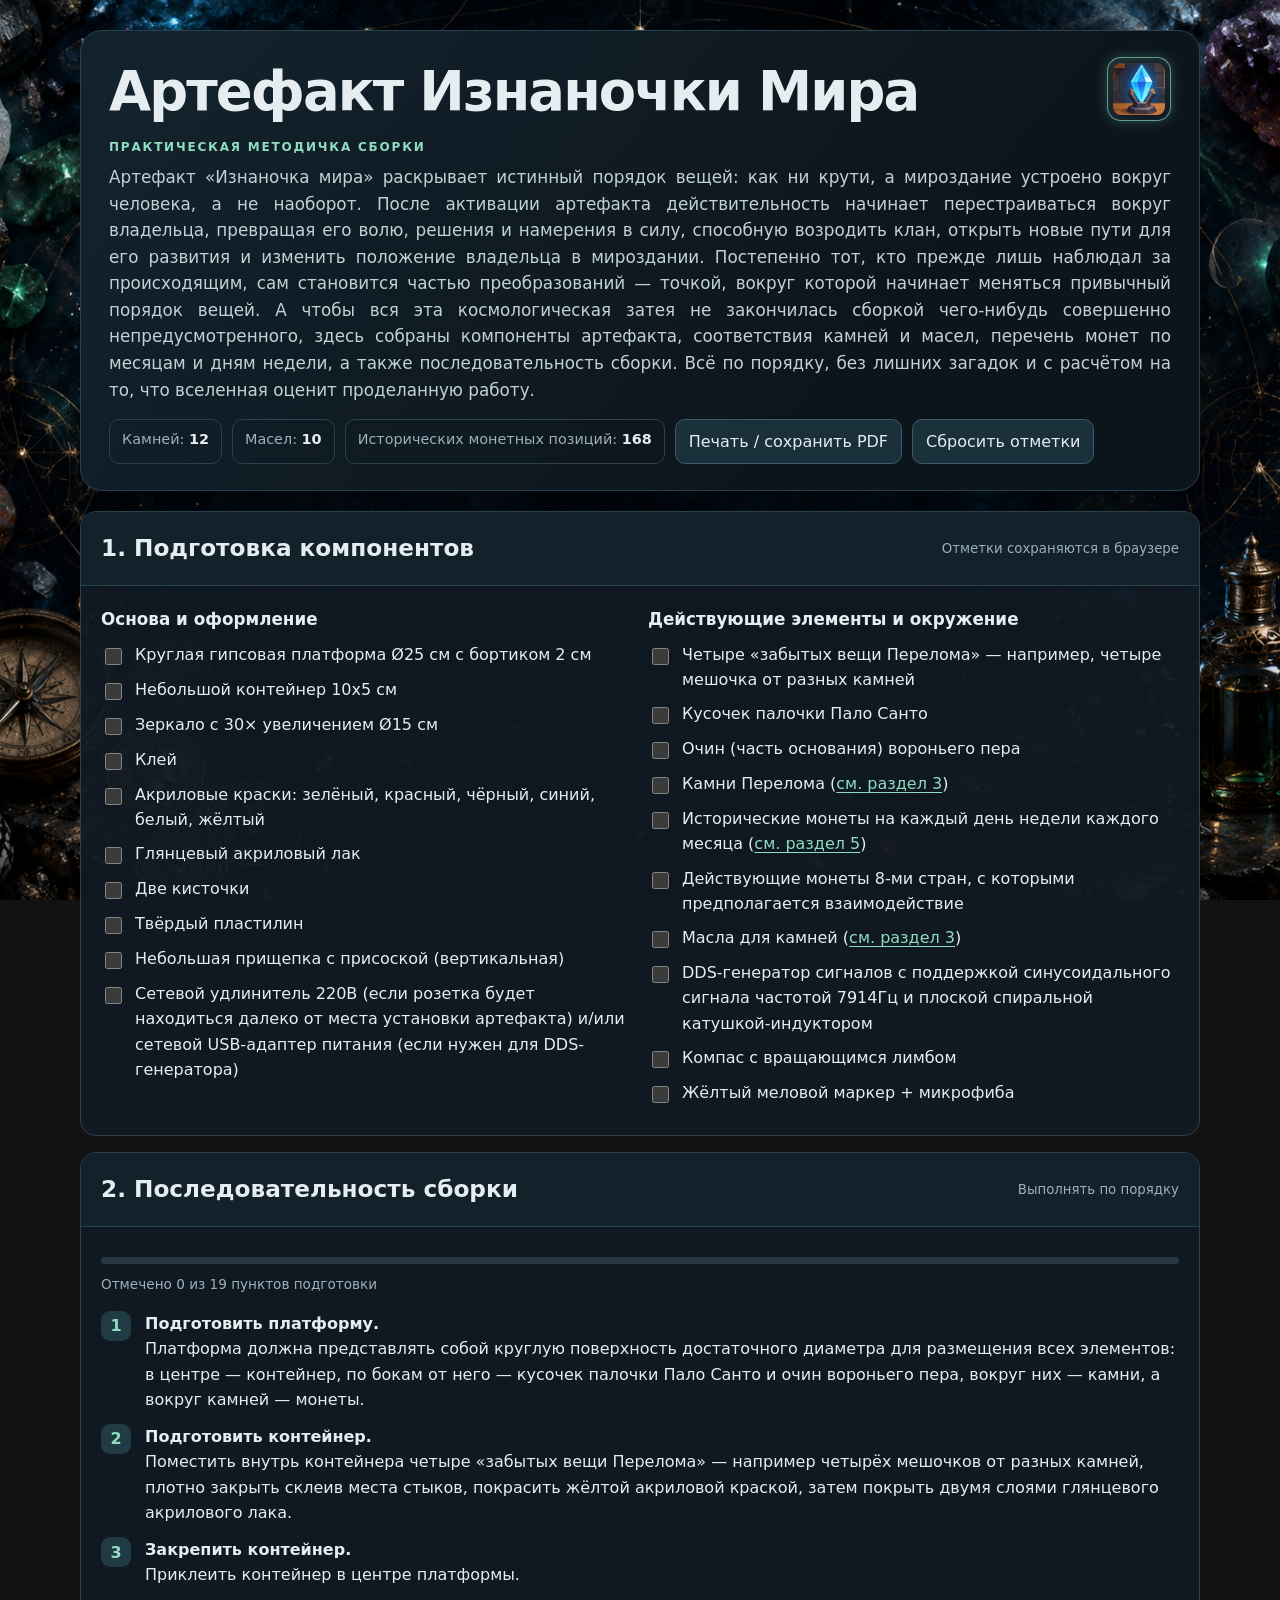
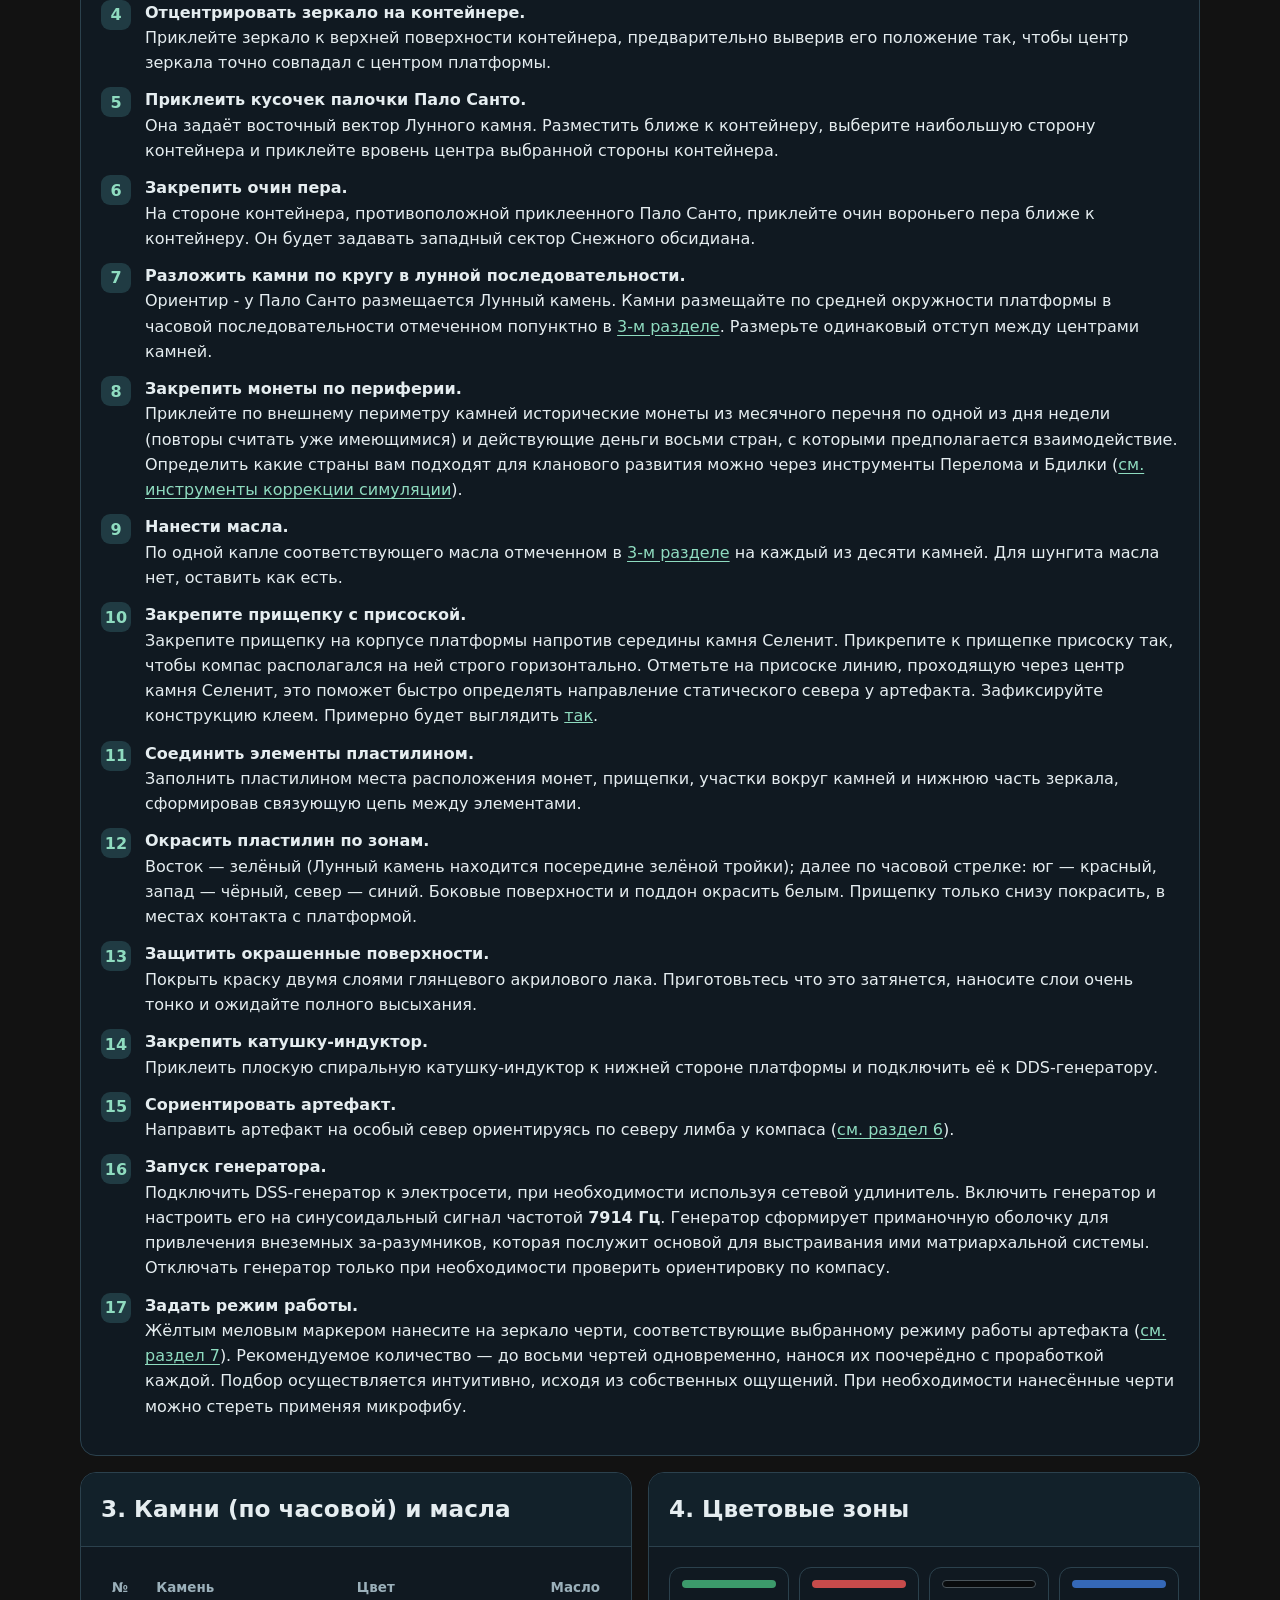
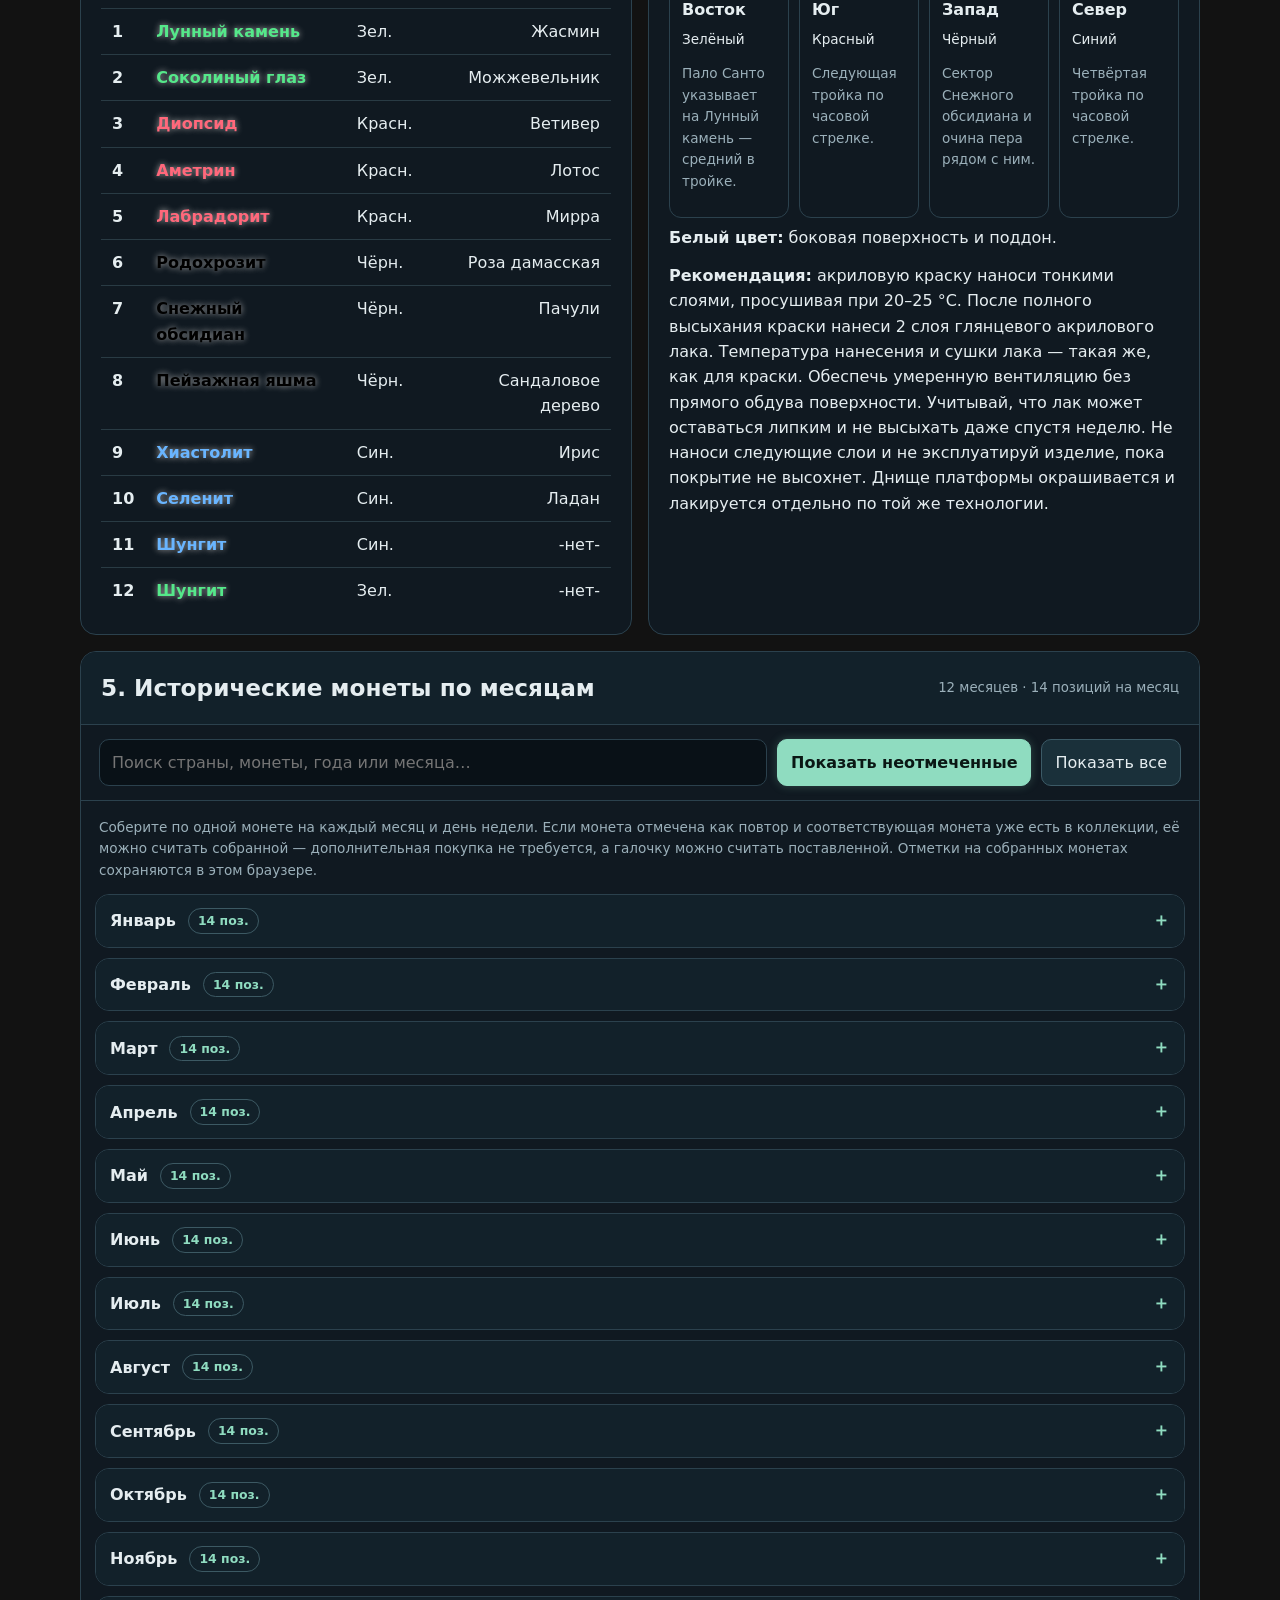
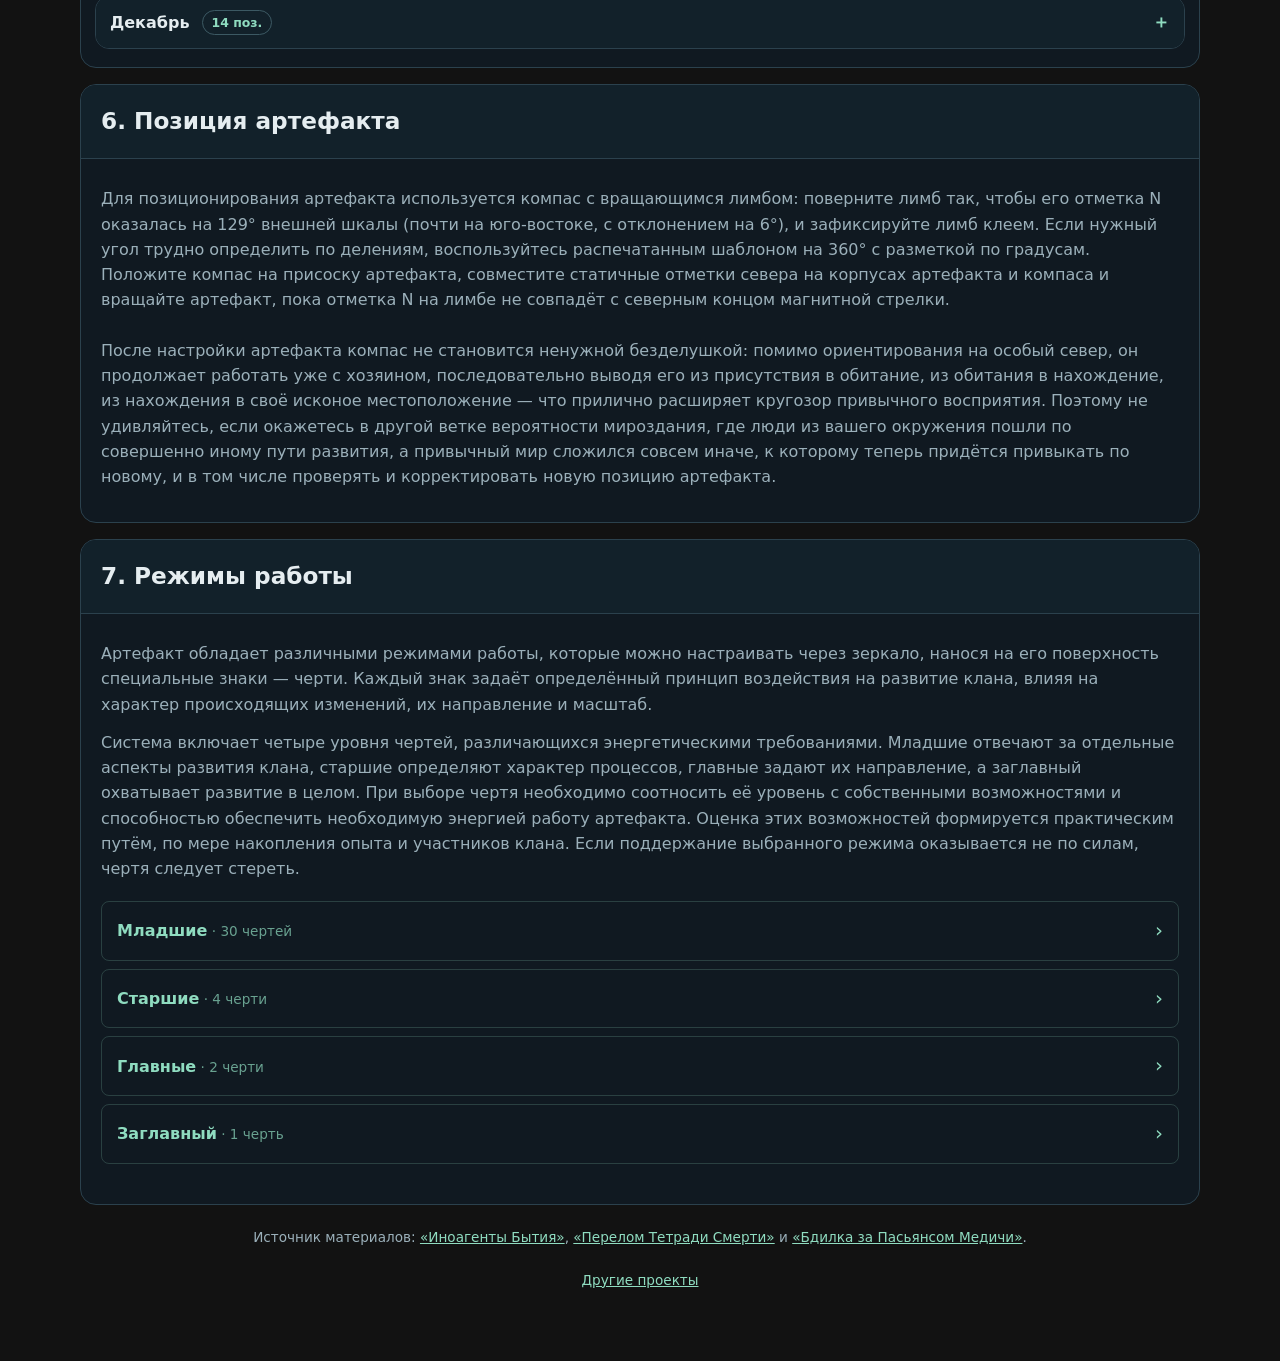
==== commit 3a5a4df7: "readme" ====
--- a/artefact/index.html
+++ b/artefact/index.html
@@ -131,9 +131,9 @@
    <li><div><strong>Приклеить кусочек палочки Пало Санто.</strong><br>Она задаёт восточный вектор Лунного камня. Разместить ближе к контейнеру, выберите наибольшую сторону контейнера и приклейте вровень центра выбранной стороны контейнера.</div></li>
    <li><div><strong>Закрепить очин пера.</strong><br>На стороне контейнера, противоположной приклеенного Пало Санто, приклейте очин вороньего пера ближе к контейнеру. Он будет задавать западный сектор Снежного обсидиана.</div></li>
    <li><div><strong>Разложить камни по кругу в лунной последовательности.</strong><br>Ориентир - у Пало Санто размещается Лунный камень. Камни размещайте по средней окружности платформы в часовой последовательности отмеченном попунктно в <a href="#section-3" class="scroll-link" onclick="scrollToElement('section-3'); return false;">3-м разделе</a>. Размерьте одинаковый отступ между центрами камней.</div></li>
-   <li><div><strong>Закрепить монеты по периферии.</strong><br>Приклейте по внешнему периметру камней исторические монеты из месячного перечня по одной из дня недели (повторы считать уже имеющимися) и действующие деньги восьми стран, с которыми предполагается взаимодействие. Определить какие страны вам подходят для кланового развития можно через инструменты Перелома и Бдилки  (<a target="_blank" href="https://otherside-world.ru/" class="scroll-link">см. инструменты коррекции симуляции</a>).</div></li>
+   <li><div><strong>Закрепить монеты по периферии.</strong><br>Приклейте по внешнему периметру камней исторические монеты из месячного перечня по одной из дня недели (повторы считать уже имеющимися) и действующие деньги восьми стран, с которыми предполагается взаимодействие. Определить какие страны вам подходят для кланового развития можно через инструменты Перелома и Бдилки  (<a target="_blank" href="https://otherside-world.ru/" class="scroll-link">см. инструменты коррекции симуляции</a>). </div></li>
    <li><div><strong>Нанести масла.</strong><br>По одной капле соответствующего масла отмеченном в <a href="#section-3" class="scroll-link" onclick="scrollToElement('section-3'); return false;">3-м разделе</a> на каждый из десяти камней. Для шунгита масла нет, оставить как есть.</div></li>
-   <li><div><strong>Закрепите прищепку с присоской.</strong><br>Закрепите прищепку на корпусе платформы напротив середины камня Селенит. Прикрепите к прищепке присоску так, чтобы компас располагался на ней строго горизонтально. Отметьте на присоске линию, проходящую через центр камня Селенит, это поможет быстро определять направление статического севера у артефакта. Зафиксируйте конструкцию клеем.</div></li>
+   <li><div><strong>Закрепите прищепку с присоской.</strong><br>Закрепите прищепку на корпусе платформы напротив середины камня Селенит. Прикрепите к прищепке присоску так, чтобы компас располагался на ней строго горизонтально. Отметьте на присоске линию, проходящую через центр камня Селенит, это поможет быстро определять направление статического севера у артефакта. Зафиксируйте конструкцию клеем. Примерно будет выглядить <a href="./modules/artefact_1.jpg" target="_blank">так</a>.</div></li>
    <li><div><strong>Соединить элементы пластилином.</strong><br>Заполнить пластилином места расположения монет, прищепки, участки вокруг камней и нижнюю часть зеркала, сформировав связующую цепь между элементами.</div></li>
    <li><div><strong>Окрасить пластилин по зонам.</strong><br>Восток — зелёный (Лунный камень находится посередине зелёной тройки); далее по часовой стрелке: юг — красный, запад — чёрный, север — синий. Боковые поверхности и поддон окрасить белым. Прищепку только снизу покрасить, в местах контакта с платформой.</div></li>
    <li><div><strong>Защитить окрашенные поверхности.</strong><br>Покрыть краску двумя слоями глянцевого акрилового лака. Приготовьтесь что это затянется, наносите слои очень тонко и ожидайте полного высыхания.</div></li>
@@ -1135,6 +1135,116 @@
 renderCoins();restoreMaterialChecks();
 </script>
 
+<script>
+document.addEventListener('DOMContentLoaded', function () {
+
+    const style = document.createElement('style');
+    style.textContent = `
+        .image-viewer {
+            position: fixed;
+            inset: 0;
+            z-index: 999999;
+            display: none;
+            align-items: center;
+            justify-content: center;
+            background: rgba(0,0,0,.94);
+            padding: 20px;
+            box-sizing: border-box;
+        }
+
+        .image-viewer.active {
+            display: flex;
+        }
+
+        .image-viewer img {
+            max-width: 100%;
+            max-height: 100%;
+            width: auto;
+            height: auto;
+            object-fit: contain;
+            cursor: default;
+        }
+
+        .image-viewer-close {
+            position: absolute;
+            top: 20px;
+            right: 25px;
+            width: 48px;
+            height: 48px;
+            border: 1px solid rgba(255,255,255,.35);
+            border-radius: 50%;
+            background: rgba(255,255,255,.12);
+            color: #fff;
+            font-size: 32px;
+            line-height: 1;
+            cursor: pointer;
+            display: flex;
+            align-items: center;
+            justify-content: center;
+            transition: .2s;
+        }
+
+        .image-viewer-close:hover {
+            background: #d71920;
+            border-color: #d71920;
+            transform: rotate(90deg);
+        }
+
+        body.image-viewer-open {
+            overflow: hidden;
+        }
+    `;
+    document.head.appendChild(style);
+
+    const viewer = document.createElement('div');
+    viewer.className = 'image-viewer';
+    viewer.innerHTML = `
+        <button class="image-viewer-close" aria-label="Закрыть">&times;</button>
+        <img src="" alt="">
+    `;
+    document.body.appendChild(viewer);
+
+    const viewerImg = viewer.querySelector('img');
+
+    function openImage(url) {
+        viewerImg.src = url;
+        viewer.classList.add('active');
+        document.body.classList.add('image-viewer-open');
+    }
+
+    function closeImage() {
+        viewer.classList.remove('active');
+        document.body.classList.remove('image-viewer-open');
+        viewerImg.src = '';
+    }
+
+    document.addEventListener('click', function (e) {
+        const link = e.target.closest('a[href]');
+
+        if (!link) return;
+
+        const url = link.href;
+
+        if (!/\.(jpg|jpeg|png|gif|webp|bmp|svg)(\?.*)?$/i.test(url)) return;
+
+        e.preventDefault();
+        openImage(url);
+    });
+
+    viewer.querySelector('.image-viewer-close').addEventListener('click', closeImage);
+
+    viewer.addEventListener('click', function (e) {
+        if (e.target === viewer) closeImage();
+    });
+
+    document.addEventListener('keydown', function (e) {
+        if (e.key === 'Escape' && viewer.classList.contains('active')) {
+            closeImage();
+        }
+    });
+
+});
+</script>
 
 
 <!-- Yandex.Metrika counter -->
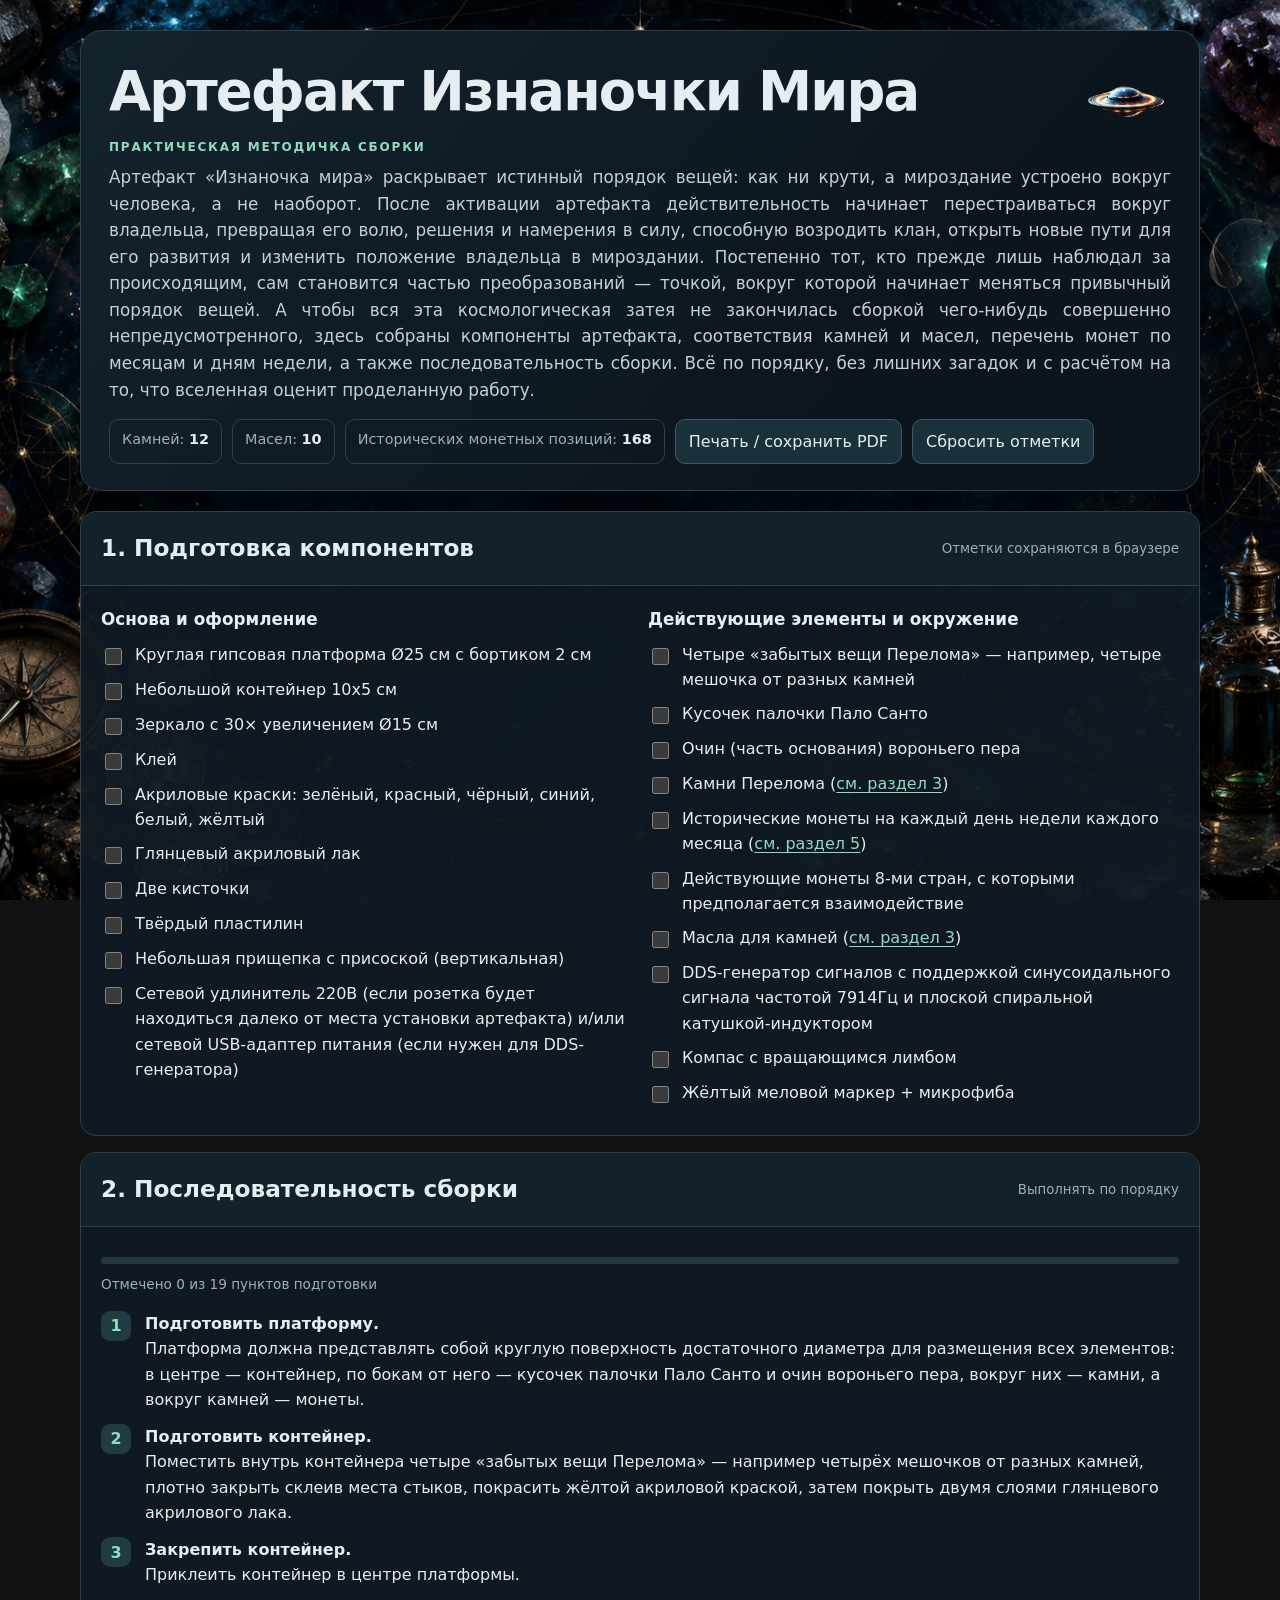
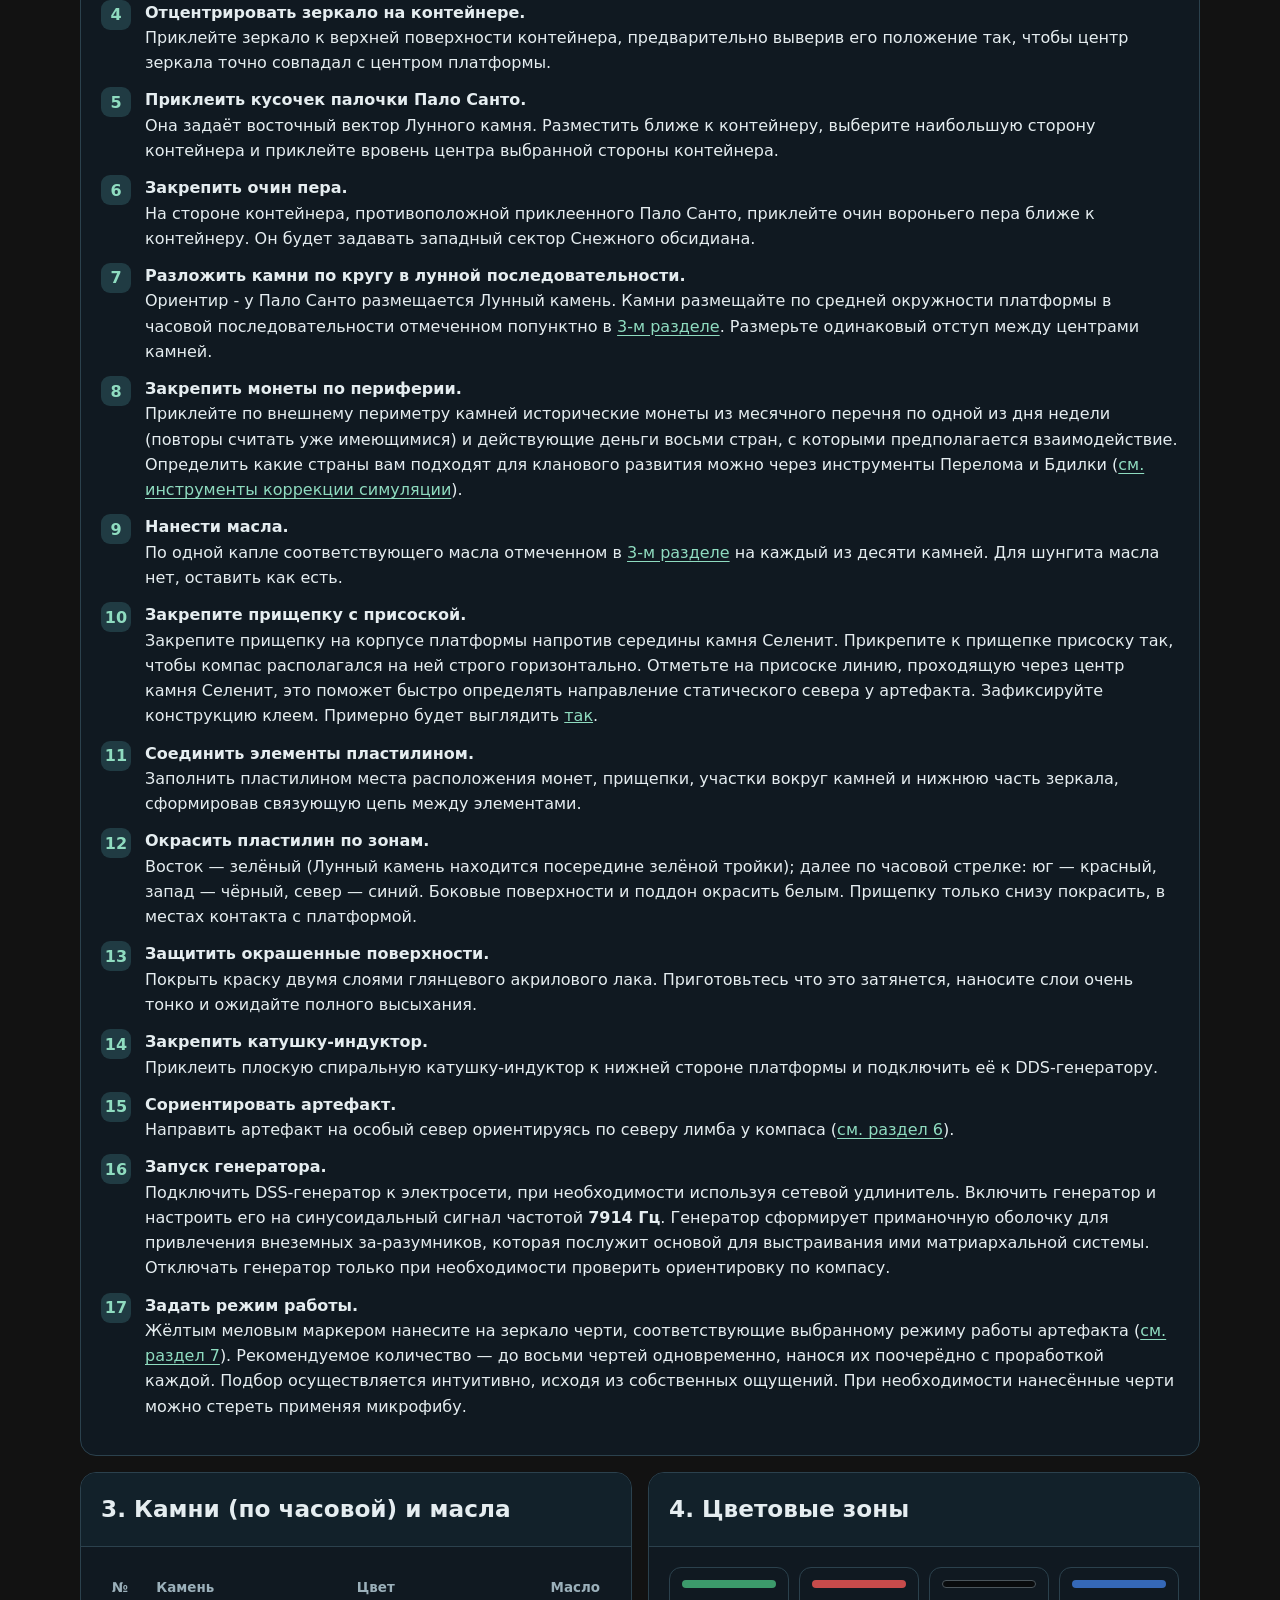
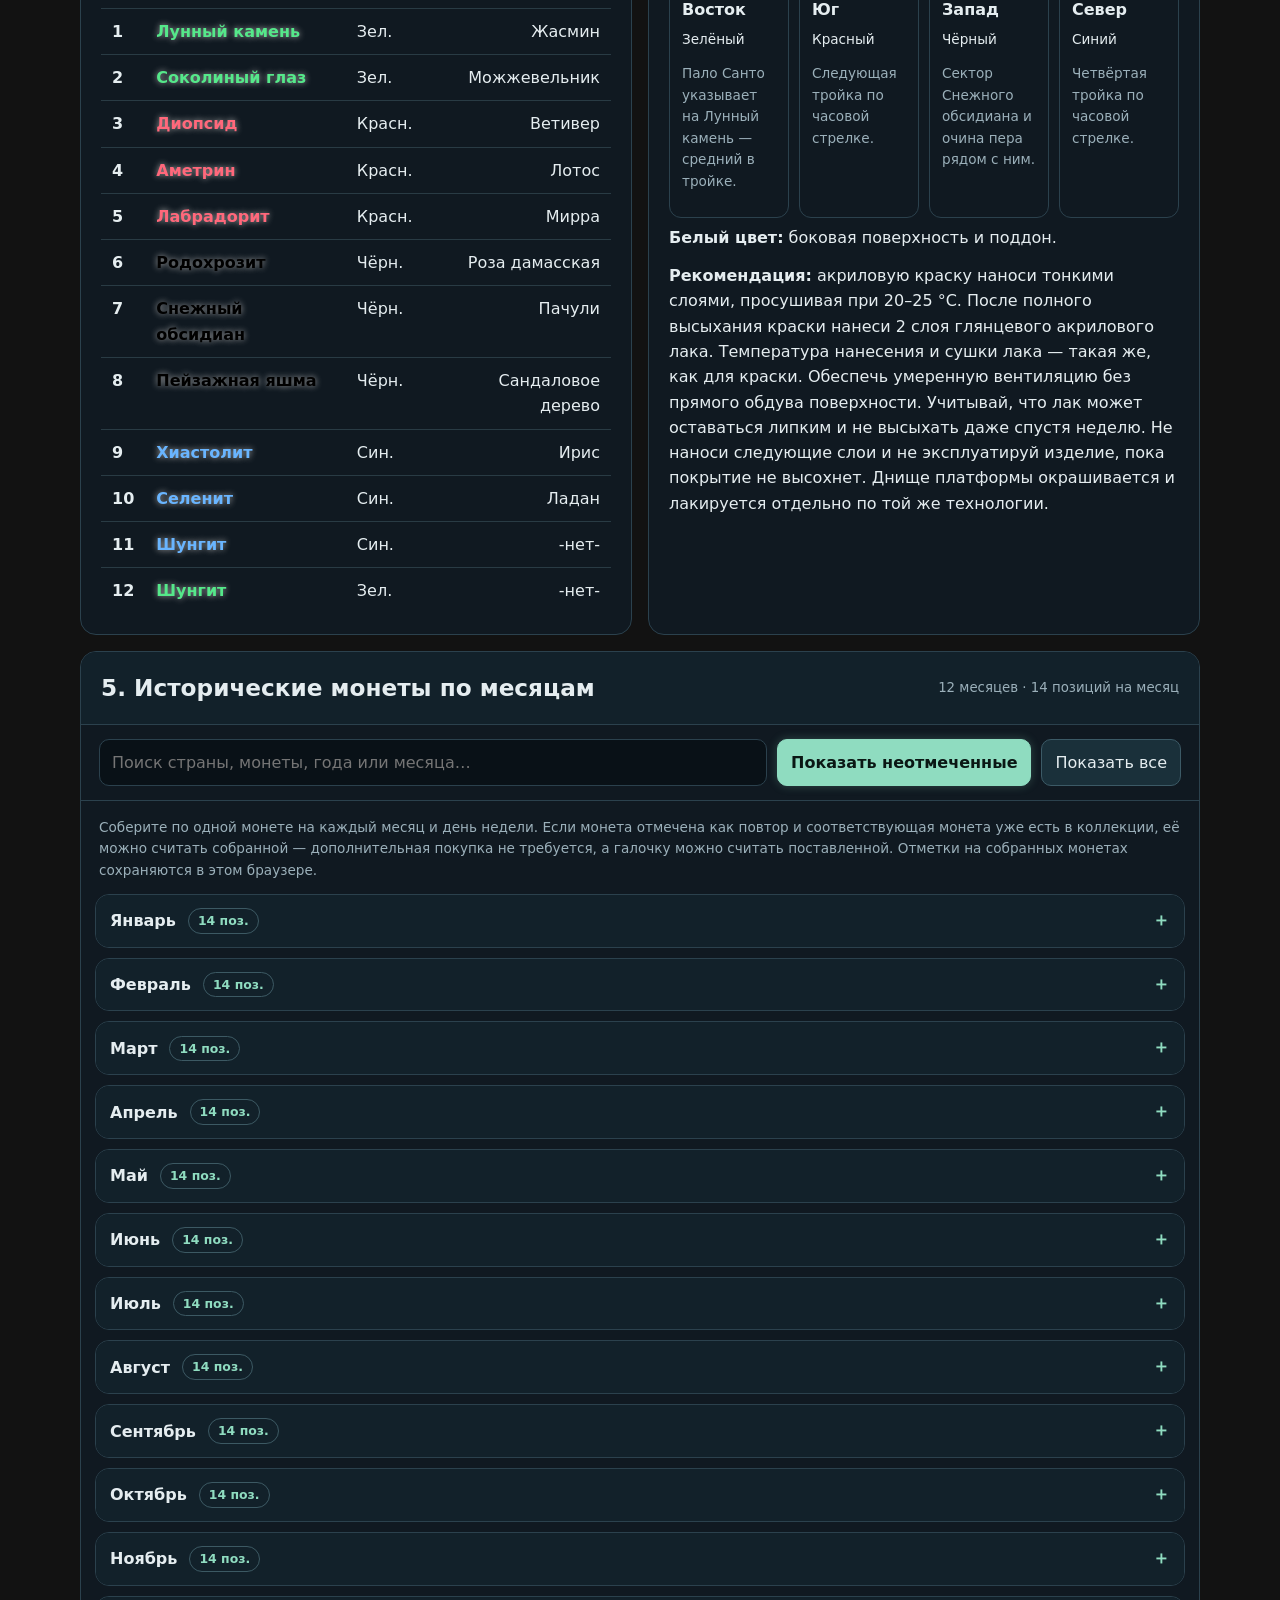
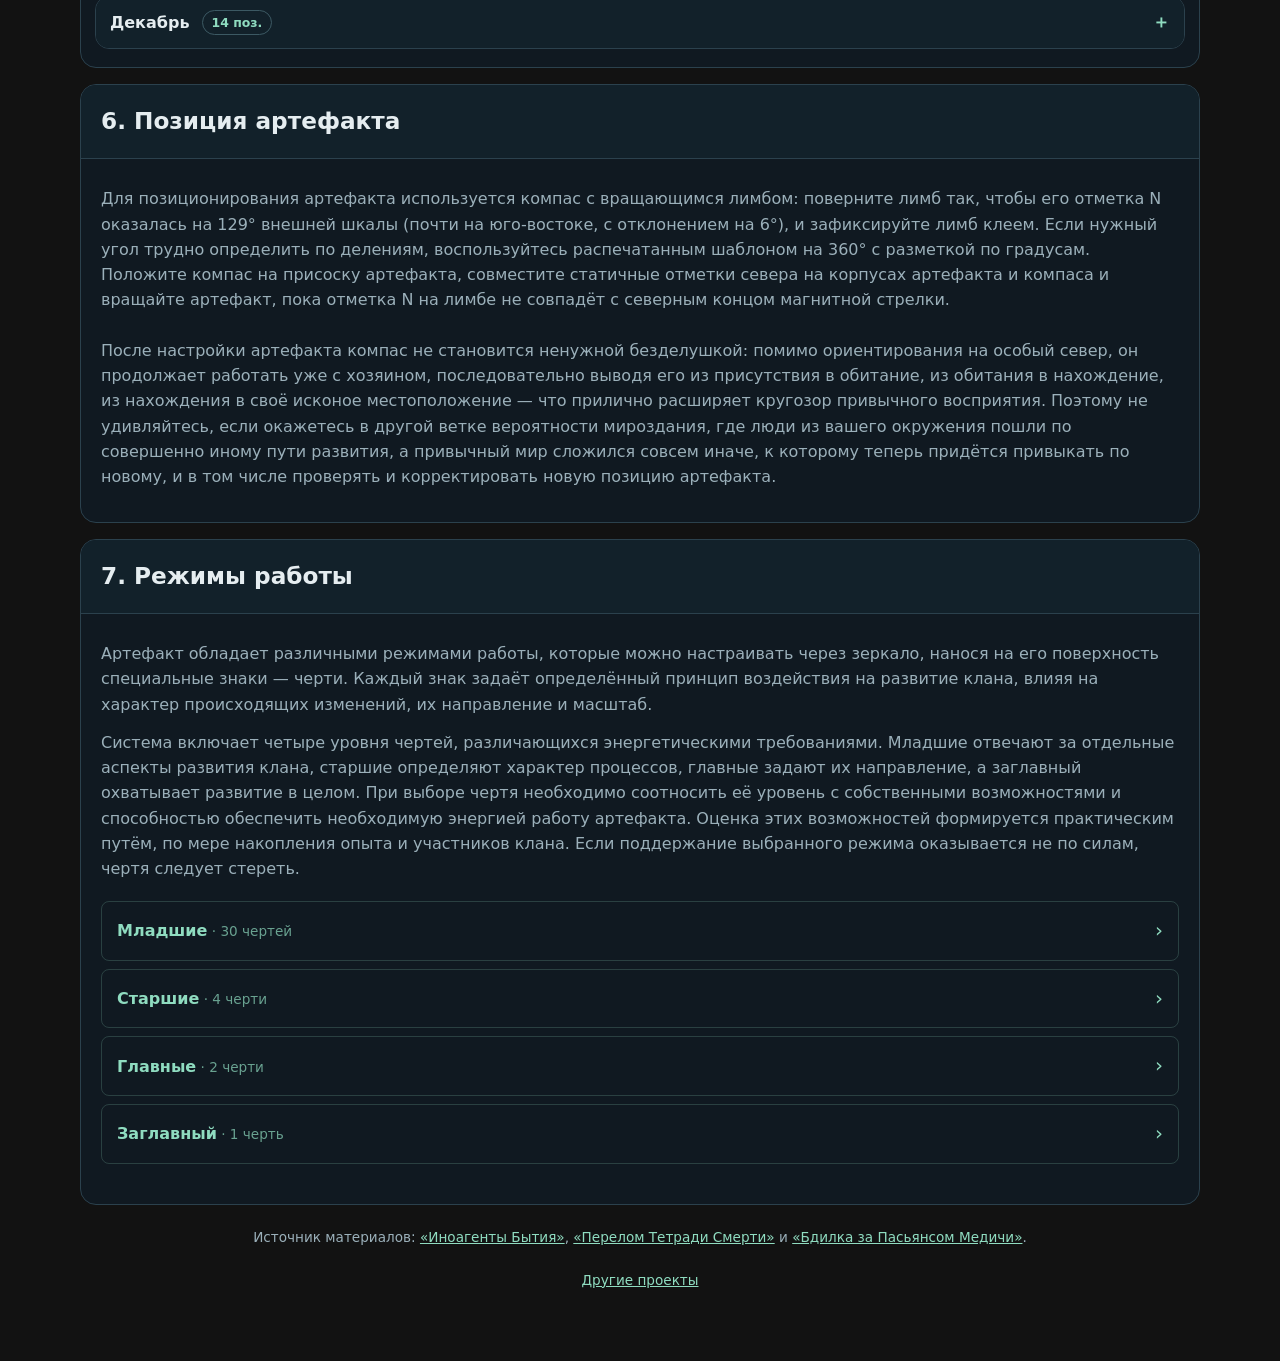
==== commit 2e662225: "index" ====
--- a/artefact/index.html
+++ b/artefact/index.html
@@ -4,7 +4,7 @@
 <meta charset="utf-8">
 <meta name="viewport" content="width=device-width, initial-scale=1">
 <meta name="color-scheme" content="dark">
-  <link rel="icon" type="image/png" href="./modules/trofei.png">
+  <link rel="icon" type="image/png" href="./modules/space.png">
 <title>Артефакт Изнаночки Мира — методичка по сборке</title>
   <meta name="description" content="Артефакт «Изнаночка мира» раскрывает истинный порядок вещей: как ни крути, а мироздание устроено вокруг человека, а не наоборот. После активации артефакта действительность начинает перестраиваться вокруг владельца, превращая его волю, решения и намерения в рычаги, способные менять направление событий." />
   <meta name="keywords" content="Изнаночка мира, otherside-world, Андрей Волков, осознанность, саморазвитие, трансформация, внутренний путь, Бдилка, Перелом, Схемокодер, психология, мышление, мироустройство, книги, ЛитРес, духовное развитие, личностный рост, практики, намерение, сознание" />
@@ -68,7 +68,7 @@
 <div class="wrap">
 <header class="hero">
   <div style="position: relative;">
-    <img src="./modules/trofei.png" style="position: absolute;top: 0;right: 0;width: 64px;height: 64px;object-fit: contain;padding: 5px;border: 1px solid rgba(143, 220, 192, 0.65);border-radius: 14px;background: linear-gradient(145deg, rgba(143, 220, 192, 0.12), rgba(10, 20, 35, 0.85));box-shadow: 0 0 12px rgba(100, 220, 190, 0.3), inset 0 0 10px rgba(143, 220, 192, 0.1);filter: drop-shadow(0 0 5px rgba(100, 220, 190, 0.4);">
+    <img src="./modules/space.png" style="position: absolute;top: 0;right: 0;width: 90px;height: 90px;object-fit: contain;padding: 5px;filter: drop-shadow(0 0 5px rgba(100, 220, 190, 0.4);">
 </div> <h1 style="padding-right: 80px;">Артефакт Изнаночки Мира</h1>
   <div class="eyebrow">Практическая методичка сборки</div>
   <p class="lead" style="width: 100%; max-width: none; text-align: justify;">Артефакт «Изнаночка мира» раскрывает истинный порядок вещей: как ни крути, а мироздание устроено вокруг человека, а не наоборот. После активации артефакта действительность начинает перестраиваться вокруг владельца, превращая его волю, решения и намерения в силу, способную возродить клан, открыть новые пути для его развития и изменить положение владельца в мироздании. Постепенно тот, кто прежде лишь наблюдал за происходящим, сам становится частью преобразований — точкой, вокруг которой начинает меняться привычный порядок вещей. А чтобы вся эта космологическая затея не закончилась сборкой чего-нибудь совершенно непредусмотренного, здесь собраны компоненты артефакта, соответствия камней и масел, перечень монет по месяцам и дням недели, а также последовательность сборки. Всё по порядку, без лишних загадок и с расчётом на то, что вселенная оценит проделанную работу. </p>
